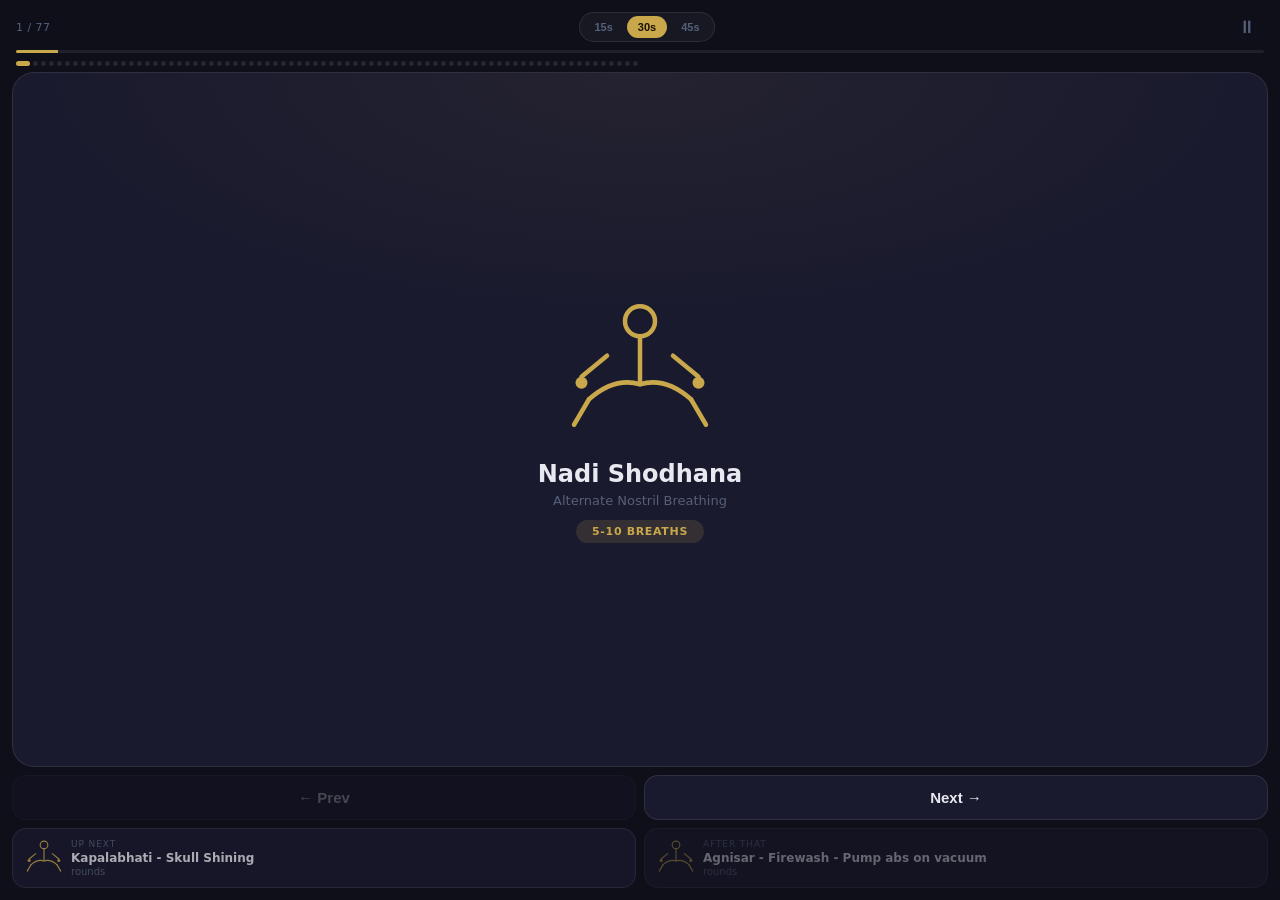
==== yoga/index.html @ 1aabbdcc "Add Raja yoga sequence flipper app to main" ====
<!DOCTYPE html>
<html lang="en">
<head>
<meta charset="UTF-8">
<meta name="viewport" content="width=device-width, initial-scale=1.0, maximum-scale=1.0, user-scalable=no">
<meta name="apple-mobile-web-app-capable" content="yes">
<meta name="apple-mobile-web-app-status-bar-style" content="black-translucent">
<meta name="theme-color" content="#0f0f1a">
<title>Raja · Yoga</title>
<style>
*  { margin:0; padding:0; box-sizing:border-box; -webkit-tap-highlight-color:transparent; }

:root {
  --bg:   #0f0f1a;
  --card: #1a1a2e;
  --bdr:  rgba(255,255,255,0.09);
  --gold: #c9a84c;
  --gdim: rgba(201,168,76,0.15);
  --purp: #7b68ee;
  --teal: #4ecdc4;
  --red:  #ff6b6b;
  --text: #e8e8f0;
  --dim:  #55607a;
}

html { height:100%; }

body {
  background: var(--bg);
  color: var(--text);
  font-family: -apple-system, BlinkMacSystemFont, 'Segoe UI', system-ui, sans-serif;
  display: flex;
  flex-direction: column;
  height: 100vh;
  overflow: hidden;
  user-select: none;
  -webkit-user-select: none;
  /* iPhone notch / dynamic island safe area */
  padding-top: env(safe-area-inset-top);
  padding-bottom: env(safe-area-inset-bottom);
}

/* ── HEADER ─────────────────────── */
.hdr {
  display: flex;
  align-items: center;
  justify-content: space-between;
  padding: 10px 16px 6px;
  flex-shrink: 0;
  gap: 8px;
}

.pose-num {
  font-size: 11px;
  color: var(--dim);
  min-width: 48px;
  font-variant-numeric: tabular-nums;
  letter-spacing: .04em;
}

.pills {
  display: flex;
  gap: 3px;
  background: rgba(255,255,255,0.04);
  border: 1px solid var(--bdr);
  border-radius: 22px;
  padding: 3px;
}

.pill {
  background: none;
  border: none;
  color: var(--dim);
  font-size: 11px;
  font-weight: 700;
  padding: 5px 11px;
  border-radius: 18px;
  cursor: pointer;
  transition: background .15s, color .15s;
}
.pill.on { background: var(--gold); color: #1a1200; }

.pause-btn {
  background: none;
  border: none;
  color: var(--dim);
  font-size: 18px;
  width: 34px;
  height: 34px;
  display: flex;
  align-items: center;
  justify-content: center;
  border-radius: 50%;
  cursor: pointer;
}
.pause-btn:active { opacity: .6; }

/* ── TIMER BAR ────────────────── */
.bar-wrap {
  padding: 0 16px 6px;
  flex-shrink: 0;
}
.bar-track { height: 3px; background: rgba(255,255,255,0.07); border-radius: 2px; overflow: hidden; }
.bar-fill  { height: 100%; background: var(--gold); width: 0%; transition: width 1s linear; }

/* ── DOTS ─────────────────────── */
.dots-wrap {
  display: flex;
  gap: 3px;
  padding: 2px 16px 6px;
  overflow-x: auto;
  scrollbar-width: none;
  flex-shrink: 0;
}
.dots-wrap::-webkit-scrollbar { display: none; }
.dot { width: 5px; height: 5px; border-radius: 50%; background: rgba(255,255,255,0.1); flex-shrink: 0; transition: all .2s; }
.dot.done { background: rgba(201,168,76,.3); }
.dot.cur  { background: var(--gold); width: 14px; border-radius: 3px; }

/* ── CURRENT CARD ───────────────── */
.now-card {
  flex: 1;
  margin: 0 12px;
  background: var(--card);
  border: 1px solid var(--bdr);
  border-radius: 22px;
  display: flex;
  flex-direction: column;
  align-items: center;
  justify-content: center;
  padding: 14px 20px 12px;
  min-height: 0;
  position: relative;
  overflow: hidden;
  /* touch handled by JS */
  touch-action: none;
}
.now-card::before {
  content: '';
  position: absolute;
  inset: 0;
  background: radial-gradient(ellipse 70% 50% at 50% 0%, rgba(201,168,76,.06) 0%, transparent 70%);
  pointer-events: none;
}

/* Figure box — fixed pixel size so it always renders */
.fig-box {
  width: 150px;
  height: 150px;
  flex-shrink: 0;
  display: flex;
  align-items: center;
  justify-content: center;
}
/* On short screens (older iPhones) shrink the figure */
@media (max-height: 620px) {
  .fig-box { width: 110px; height: 110px; }
}
.fig-box svg { width: 100%; height: 100%; display: block; }

.now-name {
  font-size: clamp(17px, 5vw, 24px);
  font-weight: 700;
  text-align: center;
  margin-top: 12px;
  line-height: 1.2;
}
.now-sub {
  font-size: 13px;
  color: var(--dim);
  text-align: center;
  margin-top: 4px;
  min-height: 18px;
  line-height: 1.4;
}
.now-breath {
  margin-top: 10px;
  background: var(--gdim);
  color: var(--gold);
  font-size: 11px;
  font-weight: 700;
  letter-spacing: .06em;
  text-transform: uppercase;
  padding: 5px 16px;
  border-radius: 20px;
}

/* ── NAV BUTTONS ────────────────── */
.nav-row {
  display: flex;
  gap: 8px;
  padding: 8px 12px;
  flex-shrink: 0;
}
.nav-btn {
  flex: 1;
  background: var(--card);
  border: 1px solid var(--bdr);
  border-radius: 14px;
  color: var(--text);
  font-size: 15px;
  font-weight: 600;
  padding: 13px 0;
  cursor: pointer;
  display: flex;
  align-items: center;
  justify-content: center;
  gap: 6px;
  transition: background .12s;
  -webkit-tap-highlight-color: transparent;
}
.nav-btn:active { background: rgba(255,255,255,.07); }
.nav-btn.off    { opacity: .25; pointer-events: none; }

/* ── NEXT CARDS ────────────────── */
.next-row {
  display: flex;
  gap: 8px;
  padding: 0 12px 12px;
  flex-shrink: 0;
}
.next-card {
  flex: 1;
  background: var(--card);
  border: 1px solid var(--bdr);
  border-radius: 14px;
  padding: 10px 12px;
  display: flex;
  align-items: center;
  gap: 8px;
  min-width: 0;
  transition: opacity .3s;
}
.next-card:nth-child(1) { opacity: .7;  }
.next-card:nth-child(2) { opacity: .38; }

.nfig { width: 38px; height: 38px; flex-shrink: 0; }
.nfig svg { width: 100%; height: 100%; display: block; }

.ninfo { flex: 1; min-width: 0; }
.nlbl  { font-size: 9px; color: var(--dim); text-transform: uppercase; letter-spacing: .1em; margin-bottom: 2px; }
.nname { font-size: 12px; font-weight: 600; white-space: nowrap; overflow: hidden; text-overflow: ellipsis; }
.nbr   { font-size: 10px; color: var(--dim); margin-top: 1px; }

/* ── CARD ANIMATIONS ───────────────── */
.out-l { animation: outL .18s ease forwards; }
.in-r  { animation: inR  .18s ease forwards; }
.out-r { animation: outR .18s ease forwards; }
.in-l  { animation: inL  .18s ease forwards; }
@keyframes outL { to   { transform: translateX(-50px); opacity: 0; } }
@keyframes inR  { from { transform: translateX(50px);  opacity: 0; } }
@keyframes outR { to   { transform: translateX(50px);  opacity: 0; } }
@keyframes inL  { from { transform: translateX(-50px); opacity: 0; } }

/* ── DONE SCREEN ─────────────────── */
.done-screen {
  position: fixed;
  inset: 0;
  background: var(--bg);
  display: none;
  flex-direction: column;
  align-items: center;
  justify-content: center;
  gap: 14px;
  padding: 40px 32px;
  z-index: 100;
}
.done-screen.show { display: flex; }
.done-icon  { font-size: 64px; margin-bottom: 4px; }
.done-title { font-size: 28px; font-weight: 700; }
.done-sub   { font-size: 15px; color: var(--dim); text-align: center; line-height: 1.55; }
.restart-btn {
  margin-top: 20px;
  background: var(--gold);
  color: #1a1200;
  border: none;
  border-radius: 28px;
  padding: 15px 36px;
  font-size: 16px;
  font-weight: 700;
  cursor: pointer;
}
</style>
</head>
<body>

<!-- Shown only when JavaScript is blocked (e.g. Files app Quick Look preview) -->
<noscript>
  <div style="position:fixed;inset:0;background:#0f0f1a;display:flex;flex-direction:column;align-items:center;justify-content:center;gap:16px;padding:40px;z-index:999;font-family:-apple-system,sans-serif;color:#e8e8f0;text-align:center;">
    <div style="font-size:48px">🧘</div>
    <div style="font-size:22px;font-weight:700">Open in Safari</div>
    <div style="font-size:15px;color:#55607a;line-height:1.6">This app needs JavaScript to run.<br>Tap the <strong style="color:#c9a84c">share button ↗</strong> below<br>and choose <strong style="color:#c9a84c">Open in Safari</strong>.</div>
  </div>
</noscript>

<!-- HEADER -->
<div class="hdr">
  <span class="pose-num" id="poseNum">1 / 1</span>
  <div class="pills">
    <button class="pill"    data-s="15" onclick="setTimer(15)">15s</button>
    <button class="pill on" data-s="30" onclick="setTimer(30)">30s</button>
    <button class="pill"    data-s="45" onclick="setTimer(45)">45s</button>
  </div>
  <button class="pause-btn" id="pauseBtn" onclick="togglePause()">&#9208;</button>
</div>

<!-- TIMER PROGRESS BAR -->
<div class="bar-wrap">
  <div class="bar-track"><div class="bar-fill" id="barFill"></div></div>
</div>

<!-- SEQUENCE DOTS -->
<div class="dots-wrap" id="dotsWrap"></div>

<!-- CURRENT POSE CARD  (tap or swipe to navigate) -->
<div class="now-card" id="nowCard">
  <div class="fig-box" id="figBox"></div>
  <div class="now-name"   id="poseName"></div>
  <div class="now-sub"    id="poseSub"></div>
  <div class="now-breath" id="poseBreath"></div>
</div>

<!-- PREV / NEXT BUTTONS -->
<div class="nav-row">
  <button class="nav-btn off" id="prevBtn" onclick="goBack()">&#8592; Prev</button>
  <button class="nav-btn"     id="nextBtn" onclick="advance()">Next &#8594;</button>
</div>

<!-- NEXT-TWO PREVIEW CARDS -->
<div class="next-row">
  <div class="next-card" id="nc1">
    <div class="nfig"  id="nf1"></div>
    <div class="ninfo">
      <div class="nlbl">Up Next</div>
      <div class="nname" id="nn1"></div>
      <div class="nbr"   id="nb1"></div>
    </div>
  </div>
  <div class="next-card" id="nc2">
    <div class="nfig"  id="nf2"></div>
    <div class="ninfo">
      <div class="nlbl">After That</div>
      <div class="nname" id="nn2"></div>
      <div class="nbr"   id="nb2"></div>
    </div>
  </div>
</div>

<!-- PRACTICE COMPLETE SCREEN -->
<div class="done-screen" id="doneScreen">
  <div class="done-icon">🧘</div>
  <div class="done-title">Namaste</div>
  <div class="done-sub">Practice complete.<br>Well done, Michelle.</div>
  <button class="restart-btn" onclick="restart()">Practice Again</button>
</div>

<script>
// ─── SEQUENCE ────────────────────────────────────────────────────────────────────
var SEQ = [
  // Pranayama
  {n:"Nadi Shodhana",         s:"Alternate Nostril Breathing",    b:"5-10 breaths",  c:"med"},
  {n:"Kapalabhati",           s:"Skull Shining",                  b:"rounds",        c:"med"},
  {n:"Agnisar",               s:"Firewash - Pump abs on vacuum",  b:"rounds",        c:"med"},
  // Bandhas
  {n:"Moola Bhanda",          s:"Perineum / Cervix",              b:"hold",          c:"bnd"},
  {n:"Uddiyana Bhanda",       s:"Abdominal",                      b:"hold",          c:"bnd"},
  {n:"Jalandhara Bandha",     s:"Throat",                         b:"hold",          c:"bnd"},
  // Breath
  {n:"Ujjayi Breath",         s:"Establish Sun Breaths",          b:"5-10 breaths",  c:"std"},
  // Sun Sal A
  {n:"Sun Salutation A",      s:"x2 - One breath, one movement",  b:"x2",            c:"std"},
  {n:"Upward Dog",            s:"Sun Sal A",                       b:"4+ breaths",    c:"bck"},
  {n:"Down Dog",              s:"Sun Sal A",                       b:"5+ breaths",    c:"ddg"},
  {n:"Forward Fold",          s:"Sun Sal A",                       b:"1+ breaths",    c:"fld"},
  // Sun Sal B
  {n:"Sun Salutation B",      s:"x2 - One breath, one movement",  b:"x2",            c:"std"},
  {n:"Chaturanga",            s:"Sun Sal B",                       b:"1 breath",      c:"plk"},
  {n:"Warrior 1",             s:"Sun Sal B",                       b:"1 breath",      c:"w1" },
  {n:"Warrior 1",             s:"Other Side",                      b:"1 breath",      c:"w1" },
  // Intention
  {n:"Dedicate Your Practice",s:"",                                b:"set intention", c:"med"},
  // Standing sequence
  {n:"Crow",                  s:"Bakasana",                        b:"5+ breaths",    c:"arm"},
  {n:"Low Lunge",             s:"",                                b:"hold",          c:"lng"},
  {n:"Lizard",                s:"",                                b:"hold",          c:"lng"},
  {n:"Inversion",             s:"",                                b:"5+ breaths",    c:"inv"},
  {n:"Low Lunge",             s:"Other Side",                      b:"hold",          c:"lng"},
  {n:"Lizard",                s:"Other Side",                      b:"hold",          c:"lng"},
  {n:"Warrior 2",             s:"",                                b:"hold",          c:"w2" },
  {n:"Side Angle",            s:"+ Variations",                    b:"hold",          c:"w2" },
  {n:"Half Moon",             s:"",                                b:"hold",          c:"bal"},
  {n:"Triangle",              s:"",                                b:"hold",          c:"tri"},
  {n:"Back Bend",             s:"Yogi Play Time",                  b:"hold",          c:"bck"},
  {n:"Forward Fold",          s:"",                                b:"hold",          c:"fld"},
  {n:"Warrior 2",             s:"Other Side",                      b:"hold",          c:"w2" },
  {n:"Side Angle",            s:"+ Variations - Other Side",       b:"hold",          c:"w2" },
  {n:"Half Moon",             s:"Other Side + Variations",         b:"hold",          c:"bal"},
  {n:"Warrior 2",             s:"",                                b:"hold",          c:"w2" },
  {n:"Triangle 2",            s:"",                                b:"hold",          c:"tri"},
  {n:"Warrior 1",             s:"",                                b:"hold",          c:"w1" },
  {n:"Down Dog",              s:"Back of Mat",                     b:"hold",          c:"ddg"},
  {n:"Yogi Play Time",        s:"",                                b:"explore freely",c:"ply"},
  {n:"Triangle",              s:"",                                b:"hold",          c:"tri"},
  {n:"Back Bend",             s:"+ Variations",                    b:"hold",          c:"bck"},
  {n:"Triangle",              s:"Other Side",                      b:"hold",          c:"tri"},
  {n:"Lizard",                s:"",                                b:"hold",          c:"lng"},
  {n:"Inversion",             s:"",                                b:"5+ breaths",    c:"inv"},
  {n:"Knee Plank",            s:"",                                b:"hold",          c:"plk"},
  {n:"Side Plank",            s:"+ Variations",                    b:"hold",          c:"plk"},
  {n:"Front Split",           s:"+ Variations",                    b:"hold",          c:"spl"},
  {n:"Pigeon",                s:"+ Variations",                    b:"hold",          c:"pgn"},
  {n:"Side Plank",            s:"",                                b:"hold",          c:"plk"},
  {n:"High Plank",            s:"",                                b:"hold",          c:"plk"},
  {n:"Side Plank",            s:"Other Side",                      b:"hold",          c:"plk"},
  {n:"Split",                 s:"+ Variation",                     b:"hold",          c:"spl"},
  {n:"Pigeon",                s:"Other Side",                      b:"hold",          c:"pgn"},
  {n:"Side Plank",            s:"",                                b:"hold",          c:"plk"},
  {n:"Chaturanga",            s:"",                                b:"hold",          c:"plk"},
  {n:"Yogi Play Time",        s:"",                                b:"explore freely",c:"ply"},
  {n:"Warrior 1",             s:"",                                b:"hold",          c:"w1" },
  {n:"Revolved Side Angle",   s:"+ Variations",                    b:"hold",          c:"twi"},
  {n:"Side Crow",             s:"",                                b:"hold",          c:"arm"},
  {n:"Warrior 1",             s:"",                                b:"hold",          c:"w1" },
  {n:"Side Split",            s:"+ Variations",                    b:"hold",          c:"spl"},
  {n:"Warrior 1",             s:"Other Side",                      b:"hold",          c:"w1" },
  {n:"Revolved Side Angle",   s:"+ Variations - Other Side",       b:"hold",          c:"twi"},
  {n:"Side Crow",             s:"Other Side",                      b:"hold",          c:"arm"},
  {n:"Warrior 1",             s:"",                                b:"hold",          c:"w1" },
  {n:"Inversion",             s:"",                                b:"hold",          c:"inv"},
  {n:"Float Forward",         s:"",                                b:"flow",          c:"std"},
  // Advanced
  {n:"Compass",               s:"Parivrtta Surya Yantrasana",      b:"hold",          c:"sit"},
  {n:"Firefly",               s:"Tittibhasana",                    b:"hold",          c:"arm"},
  {n:"Astavakrasana",         s:"+ Other Side",                    b:"hold",          c:"arm"},
  {n:"Dog Leg",               s:"+ Variations",                    b:"hold",          c:"pgn"},
  // Floor
  {n:"Bridge",                s:"",                                b:"hold",          c:"bck"},
  {n:"Wheel",                 s:"x3",                              b:"4+ breaths ea", c:"whl"},
  {n:"Plow",                  s:"",                                b:"hold",          c:"inv"},
  {n:"Shoulder Stand",        s:"",                                b:"hold",          c:"inv"},
  {n:"Fish",                  s:"",                                b:"hold",          c:"bck"},
  {n:"Spine Twist",           s:"Both Sides",                      b:"hold each side",c:"twi"},
  {n:"Hug Knees",             s:"",                                b:"hold",          c:"sit"},
  {n:"Yoga Nidrasana",        s:"",                                b:"hold",          c:"sit"},
  {n:"Savasana",              s:"Final Relaxation",                b:"5+ minutes",    c:"rst"}
];

// ─── SVG FIGURES ────────────────────────────────────────────────────────────────────
var G="#c9a84c",P="#7b68ee",T="#4ecdc4",R="#ff6b6b";

function S(col,vb,d){
  return '<svg viewBox="'+vb+'" fill="none" stroke="'+col+'" stroke-width="3" stroke-linecap="round" stroke-linejoin="round">'+d+'</svg>';
}

var FIG={
  med:S(G,"0 0 100 95",'<circle cx="50" cy="13" r="10"/><line x1="50" y1="23" x2="50" y2="55"/><path d="M16 65 Q33 50 50 55 Q67 50 84 65"/><line x1="16" y1="65" x2="6" y2="82"/><line x1="84" y1="65" x2="94" y2="82"/><line x1="28" y1="36" x2="11" y2="50"/><circle cx="11" cy="54" r="4" fill="'+G+'" stroke="none"/><line x1="72" y1="36" x2="89" y2="50"/><circle cx="89" cy="54" r="4" fill="'+G+'" stroke="none"/>'),
  bnd:S(P,"0 0 100 95",'<circle cx="50" cy="13" r="10"/><line x1="50" y1="23" x2="50" y2="55"/><path d="M16 65 Q33 50 50 55 Q67 50 84 65"/><line x1="16" y1="65" x2="6" y2="82"/><line x1="84" y1="65" x2="94" y2="82"/><line x1="28" y1="36" x2="11" y2="50"/><line x1="72" y1="36" x2="89" y2="50"/><ellipse cx="50" cy="40" rx="15" ry="10" stroke-dasharray="5 3" opacity="0.6"/>'),
  std:S(G,"0 0 100 110",'<circle cx="50" cy="11" r="10"/><line x1="50" y1="21" x2="50" y2="68"/><line x1="50" y1="38" x2="16" y2="28"/><line x1="50" y1="38" x2="84" y2="28"/><line x1="50" y1="68" x2="36" y2="96"/><line x1="50" y1="68" x2="64" y2="96"/>'),
  w1: S(G,"0 0 100 108",'<circle cx="50" cy="10" r="10"/><line x1="50" y1="20" x2="50" y2="58"/><line x1="50" y1="30" x2="34" y2="16"/><line x1="50" y1="30" x2="66" y2="16"/><line x1="50" y1="58" x2="28" y2="94"/><line x1="50" y1="58" x2="74" y2="76"/><line x1="74" y1="76" x2="84" y2="94"/>'),
  w2: S(G,"0 0 108 106",'<circle cx="54" cy="10" r="10"/><line x1="54" y1="20" x2="54" y2="62"/><line x1="54" y1="34" x2="12" y2="34"/><line x1="54" y1="34" x2="96" y2="34"/><line x1="54" y1="62" x2="30" y2="94"/><line x1="54" y1="62" x2="76" y2="78"/><line x1="76" y1="78" x2="92" y2="94"/>'),
  ddg:S(G,"0 0 112 95", '<circle cx="18" cy="24" r="10"/><line x1="18" y1="34" x2="56" y2="16"/><line x1="56" y1="16" x2="94" y2="52"/><line x1="18" y1="34" x2="10" y2="64"/><line x1="10" y1="64" x2="14" y2="84"/><line x1="94" y1="52" x2="84" y2="82"/><line x1="94" y1="52" x2="104" y2="76"/>'),
  fld:S(G,"0 0 100 105",'<circle cx="50" cy="16" r="10"/><line x1="50" y1="26" x2="50" y2="52"/><path d="M28 52 Q50 46 72 52"/><line x1="36" y1="90" x2="64" y2="90"/><line x1="36" y1="52" x2="36" y2="90"/><line x1="64" y1="52" x2="64" y2="90"/><line x1="28" y1="52" x2="12" y2="66"/><line x1="72" y1="52" x2="88" y2="66"/>'),
  bck:S(G,"0 0 100 95", '<line x1="20" y1="84" x2="20" y2="62"/><line x1="80" y1="84" x2="80" y2="62"/><path d="M20 62 Q50 18 80 62"/><line x1="34" y1="36" x2="16" y2="24"/><line x1="66" y1="36" x2="84" y2="24"/><circle cx="50" cy="32" r="10"/>'),
  whl:S(G,"0 0 100 86", '<line x1="16" y1="78" x2="14" y2="52"/><line x1="84" y1="78" x2="86" y2="52"/><line x1="22" y1="62" x2="6" y2="52"/><line x1="78" y1="62" x2="94" y2="52"/><path d="M14 52 Q50 8 86 52"/><circle cx="50" cy="20" r="10"/>'),
  inv:S(P,"0 0 100 114",'<line x1="36" y1="108" x2="36" y2="78"/><line x1="64" y1="108" x2="64" y2="78"/><line x1="36" y1="78" x2="64" y2="78"/><line x1="50" y1="78" x2="50" y2="34"/><line x1="50" y1="54" x2="26" y2="40"/><line x1="50" y1="54" x2="74" y2="40"/><circle cx="50" cy="26" r="10"/>'),
  plk:S(G,"0 0 120 70", '<circle cx="14" cy="26" r="10"/><line x1="23" y1="33" x2="98" y2="44"/><line x1="23" y1="33" x2="12" y2="58"/><line x1="98" y1="44" x2="88" y2="62"/><line x1="98" y1="44" x2="112" y2="40"/>'),
  tri:S(G,"0 0 110 106",'<circle cx="62" cy="11" r="10"/><line x1="62" y1="21" x2="56" y2="60"/><line x1="56" y1="40" x2="92" y2="26"/><line x1="56" y1="40" x2="18" y2="62"/><line x1="56" y1="60" x2="16" y2="94"/><line x1="56" y1="60" x2="94" y2="94"/><line x1="16" y1="94" x2="94" y2="94"/>'),
  bal:S(G,"0 0 100 114",'<circle cx="50" cy="10" r="10"/><line x1="50" y1="20" x2="50" y2="66"/><line x1="50" y1="34" x2="15" y2="52"/><line x1="50" y1="34" x2="85" y2="14"/><line x1="50" y1="66" x2="50" y2="100"/><line x1="50" y1="82" x2="68" y2="66"/>'),
  lng:S(G,"0 0 114 106",'<circle cx="57" cy="12" r="10"/><line x1="57" y1="22" x2="57" y2="58"/><line x1="57" y1="34" x2="40" y2="20"/><line x1="57" y1="34" x2="76" y2="20"/><line x1="57" y1="58" x2="30" y2="86"/><line x1="30" y1="86" x2="14" y2="86"/><line x1="57" y1="58" x2="84" y2="56"/><line x1="84" y1="56" x2="100" y2="86"/><line x1="100" y1="86" x2="100" y2="98"/>'),
  arm:S(R,"0 0 100 96", '<circle cx="50" cy="27" r="10"/><line x1="50" y1="37" x2="50" y2="60"/><line x1="50" y1="48" x2="24" y2="68"/><line x1="50" y1="48" x2="76" y2="68"/><line x1="24" y1="68" x2="16" y2="86"/><line x1="76" y1="68" x2="84" y2="86"/><line x1="50" y1="60" x2="34" y2="74"/><line x1="50" y1="60" x2="66" y2="74"/><line x1="34" y1="74" x2="66" y2="74"/>'),
  spl:S(G,"0 0 120 72", '<circle cx="60" cy="16" r="10"/><line x1="60" y1="26" x2="60" y2="48"/><line x1="60" y1="36" x2="42" y2="24"/><line x1="60" y1="36" x2="78" y2="24"/><line x1="60" y1="48" x2="6" y2="64"/><line x1="60" y1="48" x2="114" y2="64"/><line x1="6" y1="64" x2="114" y2="64"/>'),
  pgn:S(G,"0 0 114 92", '<circle cx="44" cy="17" r="10"/><line x1="44" y1="27" x2="44" y2="56"/><line x1="44" y1="40" x2="22" y2="30"/><line x1="44" y1="40" x2="64" y2="30"/><path d="M44 56 Q30 66 12 70"/><line x1="12" y1="70" x2="6" y2="84"/><line x1="44" y1="56" x2="80" y2="66"/><line x1="80" y1="66" x2="108" y2="50"/>'),
  twi:S(T,"0 0 100 104",'<circle cx="50" cy="11" r="10"/><path d="M50 21 Q60 34 50 54"/><line x1="52" y1="30" x2="80" y2="20"/><line x1="48" y1="40" x2="18" y2="44"/><path d="M32 54 Q50 60 68 54"/><line x1="32" y1="54" x2="20" y2="78"/><line x1="68" y1="54" x2="84" y2="72"/><line x1="20" y1="78" x2="84" y2="72"/>'),
  sit:S(G,"0 0 100 92", '<circle cx="50" cy="12" r="10"/><line x1="50" y1="22" x2="50" y2="60"/><line x1="50" y1="36" x2="26" y2="26"/><line x1="50" y1="36" x2="74" y2="26"/><path d="M50 60 Q34 68 16 72"/><path d="M50 60 Q66 68 84 72"/><line x1="16" y1="72" x2="14" y2="84"/><line x1="84" y1="72" x2="86" y2="84"/>'),
  ply:S(R,"0 0 100 104",'<circle cx="50" cy="11" r="10"/><line x1="50" y1="21" x2="50" y2="60"/><line x1="50" y1="36" x2="24" y2="24"/><line x1="50" y1="36" x2="76" y2="24"/><line x1="50" y1="60" x2="36" y2="86"/><line x1="50" y1="60" x2="64" y2="86"/><path d="M26 50 Q50 34 74 50" stroke-dasharray="4 3"/><circle cx="50" cy="50" r="5" fill="'+R+'" stroke="none" opacity="0.6"/>'),
  rst:S(G,"0 0 120 54", '<line x1="4" y1="46" x2="116" y2="46"/><line x1="4" y1="40" x2="4" y2="46"/><line x1="68" y1="34" x2="4" y2="40"/><circle cx="74" cy="26" r="10"/><line x1="68" y1="34" x2="116" y2="40"/><line x1="116" y1="40" x2="116" y2="46"/><line x1="74" y1="36" x2="70" y2="46"/><line x1="68" y1="34" x2="54" y2="44"/>')
};

var CAT={
  med:"med",bnd:"bnd",std:"std",w1:"w1",w2:"w2",
  ddg:"ddg",fld:"fld",bck:"bck",whl:"whl",inv:"inv",
  plk:"plk",tri:"tri",bal:"bal",lng:"lng",arm:"arm",
  spl:"spl",pgn:"pgn",twi:"twi",sit:"sit",ply:"ply",rst:"rst"
};

// ─── STATE ────────────────────────────────────────────────────────────────────
var idx=0, timerS=30, elapsed=0, paused=false, ticker=null;

// ─── INIT ────────────────────────────────────────────────────────────────────
window.addEventListener('load', function() {
  buildDots();
  render();
  startTicker();
  setupGestures();
});

// ─── DOTS ────────────────────────────────────────────────────────────────────
function buildDots() {
  var html = '';
  for (var i=0; i<SEQ.length; i++) html += '<div class="dot" id="dot'+i+'"></div>';
  document.getElementById('dotsWrap').innerHTML = html;
}

function syncDots() {
  for (var i=0; i<SEQ.length; i++) {
    var d = document.getElementById('dot'+i);
    if (!d) continue;
    d.className = 'dot' + (i<idx?' done':i===idx?' cur':'');
  }
  var cur = document.getElementById('dot'+idx);
  if (cur) cur.scrollIntoView({behavior:'smooth',block:'nearest',inline:'center'});
}

// ─── RENDER ────────────────────────────────────────────────────────────────────
function render() {
  var p = SEQ[idx];
  document.getElementById('poseNum').textContent    = (idx+1)+' / '+SEQ.length;
  document.getElementById('figBox').innerHTML        = FIG[CAT[p.c]] || FIG.std;
  document.getElementById('poseName').textContent   = p.n;
  document.getElementById('poseSub').textContent    = p.s;
  document.getElementById('poseBreath').textContent = p.b;
  document.getElementById('prevBtn').className = 'nav-btn' + (idx===0?' off':'');
  document.getElementById('nextBtn').className = 'nav-btn' + (idx===SEQ.length-1?' off':'');
  renderNext(1, idx+1);
  renderNext(2, idx+2);
  syncDots();
  resetBar();
}

function renderNext(slot, i) {
  var nc = document.getElementById('nc'+slot);
  if (i >= SEQ.length) {
    nc.style.opacity = '0.15';
    document.getElementById('nn'+slot).textContent = slot===1?'End of sequence':'--';
    document.getElementById('nb'+slot).textContent = '';
    document.getElementById('nf'+slot).innerHTML   = '';
    return;
  }
  nc.style.opacity = slot===1?'0.72':'0.40';
  var p = SEQ[i];
  document.getElementById('nf'+slot).innerHTML   = FIG[CAT[p.c]] || FIG.std;
  document.getElementById('nn'+slot).textContent = p.s ? p.n+' - '+p.s : p.n;
  document.getElementById('nb'+slot).textContent = p.b;
}

// ─── NAVIGATION ────────────────────────────────────────────────────────────────────
function advance() {
  if (idx >= SEQ.length-1) { showDone(); return; }
  animCard('out-l','in-r', function(){ idx++; render(); });
}

function goBack() {
  if (idx <= 0) return;
  animCard('out-r','in-l', function(){ idx--; render(); });
}

function animCard(out, inCls, cb) {
  var el = document.getElementById('nowCard');
  el.classList.add(out);
  setTimeout(function(){
    el.classList.remove(out);
    cb();
    el.classList.add(inCls);
    setTimeout(function(){ el.classList.remove(inCls); }, 250);
  }, 170);
}

// ─── TIMER ────────────────────────────────────────────────────────────────────
function startTicker() {
  clearInterval(ticker);
  ticker = setInterval(function(){
    if (paused) return;
    elapsed++;
    document.getElementById('barFill').style.width = ((elapsed/timerS)*100)+'%';
    if (elapsed >= timerS) { elapsed=0; advance(); }
  }, 1000);
}

function resetBar() {
  elapsed = 0;
  document.getElementById('barFill').style.width = '0%';
}

function setTimer(s) {
  timerS = s; elapsed = 0;
  var btns = document.querySelectorAll('.pill');
  for (var i=0; i<btns.length; i++)
    btns[i].classList.toggle('on', parseInt(btns[i].dataset.s)===s);
  document.getElementById('barFill').style.width = '0%';
}

function togglePause() {
  paused = !paused;
  document.getElementById('pauseBtn').textContent = paused ? '▶' : '⏸';
}

// ─── GESTURES ────────────────────────────────────────────────────────────────────
function setupGestures() {
  var card = document.getElementById('nowCard');
  var startX=0, startY=0, wasTouched=false, swipeHandled=false;

  card.addEventListener('touchstart', function(e){
    startX=e.touches[0].clientX;
    startY=e.touches[0].clientY;
    wasTouched=true; swipeHandled=false;
  },{passive:true});

  card.addEventListener('touchend', function(e){
    var dx=e.changedTouches[0].clientX-startX;
    var dy=e.changedTouches[0].clientY-startY;
    if (dx < -50 && Math.abs(dy) < 80) { swipeHandled=true; advance(); return; }
    if (dx >  50 && Math.abs(dy) < 80) { swipeHandled=true; goBack();  return; }
  },{passive:true});

  card.addEventListener('click', function(){
    if (wasTouched) {
      wasTouched=false;
      if (!swipeHandled) advance();
      return;
    }
    advance();
  });
}

// ─── DONE ────────────────────────────────────────────────────────────────────
function showDone() {
  clearInterval(ticker);
  document.getElementById('doneScreen').classList.add('show');
}

function restart() {
  idx=0; elapsed=0; paused=false;
  document.getElementById('pauseBtn').textContent='⏸';
  document.getElementById('doneScreen').classList.remove('show');
  render();
  startTicker();
}
</script>
</body>
</html>
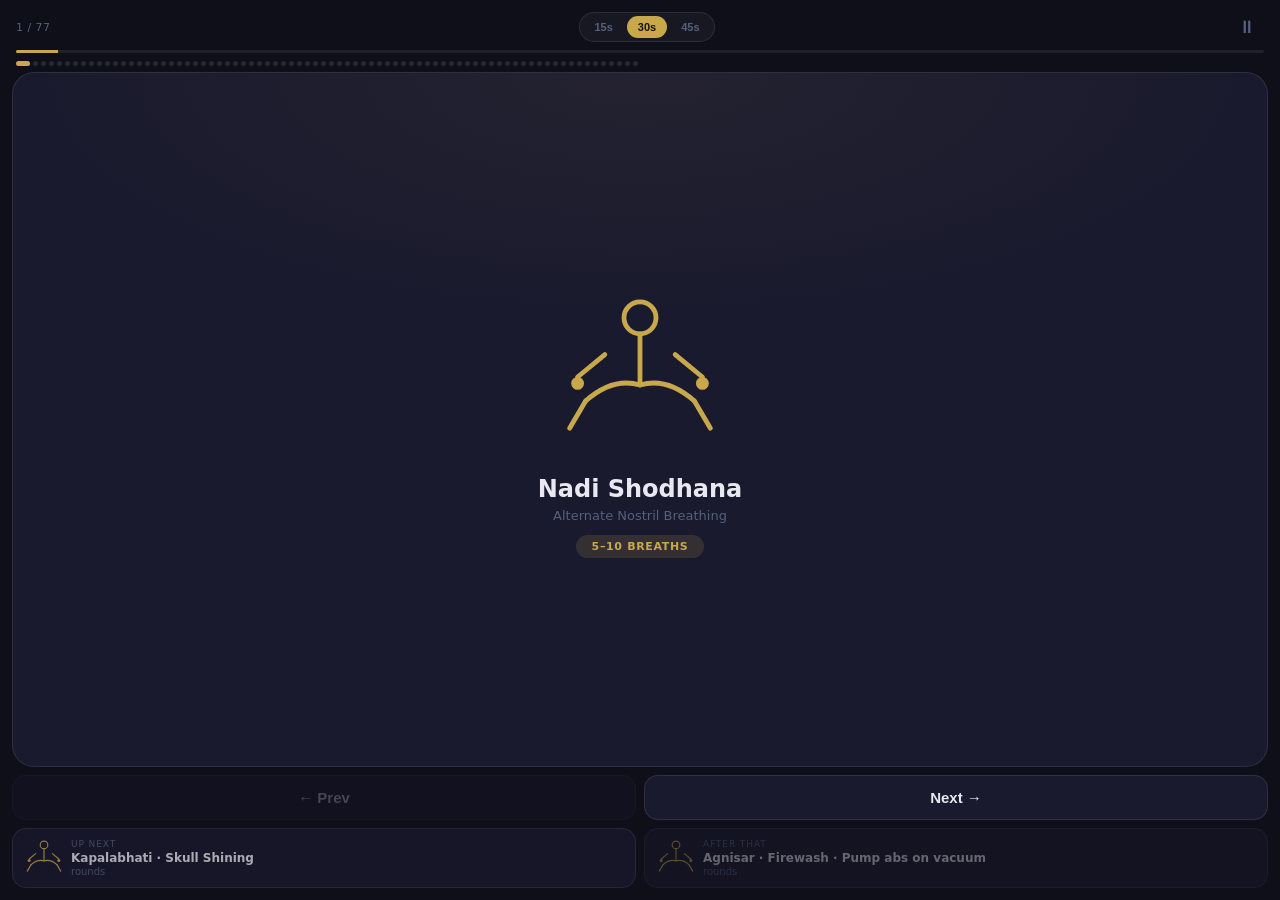
==== commit 618f8460: "Support custom images per pose Added figHTML() helper — if a pose has an img filename, shows the ima" ====
--- a/yoga/index.html
+++ b/yoga/index.html
@@ -40,7 +40,7 @@
   padding-bottom: env(safe-area-inset-bottom);
 }
 
-/* ── HEADER ─────────────────────── */
+/* ── HEADER ─────────────────────────── */
 .hdr {
   display: flex;
   align-items: center;
@@ -95,7 +95,7 @@
 }
 .pause-btn:active { opacity: .6; }
 
-/* ── TIMER BAR ────────────────── */
+/* ── TIMER BAR ──────────────────────── */
 .bar-wrap {
   padding: 0 16px 6px;
   flex-shrink: 0;
@@ -103,7 +103,7 @@
 .bar-track { height: 3px; background: rgba(255,255,255,0.07); border-radius: 2px; overflow: hidden; }
 .bar-fill  { height: 100%; background: var(--gold); width: 0%; transition: width 1s linear; }
 
-/* ── DOTS ─────────────────────── */
+/* ── DOTS ───────────────────────────── */
 .dots-wrap {
   display: flex;
   gap: 3px;
@@ -117,7 +117,7 @@
 .dot.done { background: rgba(201,168,76,.3); }
 .dot.cur  { background: var(--gold); width: 14px; border-radius: 3px; }
 
-/* ── CURRENT CARD ───────────────── */
+/* ── CURRENT CARD ───────────────────── */
 .now-card {
   flex: 1;
   margin: 0 12px;
@@ -145,8 +145,8 @@
 
 /* Figure box — fixed pixel size so it always renders */
 .fig-box {
-  width: 150px;
-  height: 150px;
+  width: 160px;
+  height: 180px;
   flex-shrink: 0;
   display: flex;
   align-items: center;
@@ -154,9 +154,15 @@
 }
 /* On short screens (older iPhones) shrink the figure */
 @media (max-height: 620px) {
-  .fig-box { width: 110px; height: 110px; }
+  .fig-box { width: 120px; height: 130px; }
 }
 .fig-box svg { width: 100%; height: 100%; display: block; }
+.fig-box img {
+  max-width: 100%;
+  max-height: 100%;
+  object-fit: contain;
+  border-radius: 6px;
+}
 
 .now-name {
   font-size: clamp(17px, 5vw, 24px);
@@ -185,7 +191,7 @@
   border-radius: 20px;
 }
 
-/* ── NAV BUTTONS ────────────────── */
+/* ── NAV BUTTONS ─────────────────────── */
 .nav-row {
   display: flex;
   gap: 8px;
@@ -212,7 +218,7 @@
 .nav-btn:active { background: rgba(255,255,255,.07); }
 .nav-btn.off    { opacity: .25; pointer-events: none; }
 
-/* ── NEXT CARDS ────────────────── */
+/* ── NEXT CARDS ─────────────────────── */
 .next-row {
   display: flex;
   gap: 8px;
@@ -242,7 +248,7 @@
 .nname { font-size: 12px; font-weight: 600; white-space: nowrap; overflow: hidden; text-overflow: ellipsis; }
 .nbr   { font-size: 10px; color: var(--dim); margin-top: 1px; }
 
-/* ── CARD ANIMATIONS ───────────────── */
+/* ── CARD ANIMATIONS ─────────────────── */
 .out-l { animation: outL .18s ease forwards; }
 .in-r  { animation: inR  .18s ease forwards; }
 .out-r { animation: outR .18s ease forwards; }
@@ -252,7 +258,7 @@
 @keyframes outR { to   { transform: translateX(50px);  opacity: 0; } }
 @keyframes inL  { from { transform: translateX(-50px); opacity: 0; } }
 
-/* ── DONE SCREEN ─────────────────── */
+/* ── DONE SCREEN ──────────────────────── */
 .done-screen {
   position: fixed;
   inset: 0;
@@ -301,7 +307,7 @@
     <button class="pill on" data-s="30" onclick="setTimer(30)">30s</button>
     <button class="pill"    data-s="45" onclick="setTimer(45)">45s</button>
   </div>
-  <button class="pause-btn" id="pauseBtn" onclick="togglePause()">&#9208;</button>
+  <button class="pause-btn" id="pauseBtn" onclick="togglePause()">⏸</button>
 </div>
 
 <!-- TIMER PROGRESS BAR -->
@@ -322,8 +328,8 @@
 
 <!-- PREV / NEXT BUTTONS -->
 <div class="nav-row">
-  <button class="nav-btn off" id="prevBtn" onclick="goBack()">&#8592; Prev</button>
-  <button class="nav-btn"     id="nextBtn" onclick="advance()">Next &#8594;</button>
+  <button class="nav-btn off" id="prevBtn" onclick="goBack()">← Prev</button>
+  <button class="nav-btn"     id="nextBtn" onclick="advance()">Next →</button>
 </div>
 
 <!-- NEXT-TWO PREVIEW CARDS -->
@@ -355,286 +361,505 @@
 </div>
 
 <script>
-// ─── SEQUENCE ────────────────────────────────────────────────────────────────────
-var SEQ = [
+// ─── SEQUENCE ────────────────────────────────────────────────────────────────
+const SEQ = [
   // Pranayama
-  {n:"Nadi Shodhana",         s:"Alternate Nostril Breathing",    b:"5-10 breaths",  c:"med"},
+  {n:"Nadi Shodhana",         s:"Alternate Nostril Breathing",    b:"5–10 breaths",  c:"med"},
   {n:"Kapalabhati",           s:"Skull Shining",                  b:"rounds",        c:"med"},
-  {n:"Agnisar",               s:"Firewash - Pump abs on vacuum",  b:"rounds",        c:"med"},
+  {n:"Agnisar",               s:"Firewash · Pump abs on vacuum",  b:"rounds",        c:"med"},
   // Bandhas
   {n:"Moola Bhanda",          s:"Perineum / Cervix",              b:"hold",          c:"bnd"},
   {n:"Uddiyana Bhanda",       s:"Abdominal",                      b:"hold",          c:"bnd"},
   {n:"Jalandhara Bandha",     s:"Throat",                         b:"hold",          c:"bnd"},
   // Breath
-  {n:"Ujjayi Breath",         s:"Establish Sun Breaths",          b:"5-10 breaths",  c:"std"},
+  {n:"Ujjayi Breath",         s:"Establish Sun Breaths",          b:"5–10 breaths",  c:"std"},
   // Sun Sal A
-  {n:"Sun Salutation A",      s:"x2 - One breath, one movement",  b:"x2",            c:"std"},
-  {n:"Upward Dog",            s:"Sun Sal A",                       b:"4+ breaths",    c:"bck"},
-  {n:"Down Dog",              s:"Sun Sal A",                       b:"5+ breaths",    c:"ddg"},
-  {n:"Forward Fold",          s:"Sun Sal A",                       b:"1+ breaths",    c:"fld"},
+  {n:"Sun Salutation A",      s:"×2 · One breath, one movement",  b:"×2",            c:"std"},
+  {n:"Upward Dog",            s:"Sun Sal A",                      b:"4+ breaths",    c:"bck"},
+  {n:"Down Dog",              s:"Sun Sal A",                      b:"5+ breaths",    c:"ddg"},
+  {n:"Forward Fold",          s:"Sun Sal A",                      b:"1+ breaths",    c:"fld"},
   // Sun Sal B
-  {n:"Sun Salutation B",      s:"x2 - One breath, one movement",  b:"x2",            c:"std"},
-  {n:"Chaturanga",            s:"Sun Sal B",                       b:"1 breath",      c:"plk"},
-  {n:"Warrior 1",             s:"Sun Sal B",                       b:"1 breath",      c:"w1" },
-  {n:"Warrior 1",             s:"Other Side",                      b:"1 breath",      c:"w1" },
+  {n:"Sun Salutation B",      s:"×2 · One breath, one movement",  b:"×2",            c:"std"},
+  {n:"Chaturanga",            s:"Sun Sal B",                      b:"1 breath",      c:"plk"},
+  {n:"Warrior 1",             s:"Sun Sal B",                      b:"1 breath",      c:"w1" },
+  {n:"Warrior 1",             s:"Other Side",                     b:"1 breath",      c:"w1" },
   // Intention
-  {n:"Dedicate Your Practice",s:"",                                b:"set intention", c:"med"},
+  {n:"Dedicate Your Practice",s:"",                               b:"set intention", c:"med"},
   // Standing sequence
-  {n:"Crow",                  s:"Bakasana",                        b:"5+ breaths",    c:"arm"},
-  {n:"Low Lunge",             s:"",                                b:"hold",          c:"lng"},
-  {n:"Lizard",                s:"",                                b:"hold",          c:"lng"},
-  {n:"Inversion",             s:"",                                b:"5+ breaths",    c:"inv"},
-  {n:"Low Lunge",             s:"Other Side",                      b:"hold",          c:"lng"},
-  {n:"Lizard",                s:"Other Side",                      b:"hold",          c:"lng"},
-  {n:"Warrior 2",             s:"",                                b:"hold",          c:"w2" },
-  {n:"Side Angle",            s:"+ Variations",                    b:"hold",          c:"w2" },
-  {n:"Half Moon",             s:"",                                b:"hold",          c:"bal"},
-  {n:"Triangle",              s:"",                                b:"hold",          c:"tri"},
-  {n:"Back Bend",             s:"Yogi Play Time",                  b:"hold",          c:"bck"},
-  {n:"Forward Fold",          s:"",                                b:"hold",          c:"fld"},
-  {n:"Warrior 2",             s:"Other Side",                      b:"hold",          c:"w2" },
-  {n:"Side Angle",            s:"+ Variations - Other Side",       b:"hold",          c:"w2" },
-  {n:"Half Moon",             s:"Other Side + Variations",         b:"hold",          c:"bal"},
-  {n:"Warrior 2",             s:"",                                b:"hold",          c:"w2" },
-  {n:"Triangle 2",            s:"",                                b:"hold",          c:"tri"},
-  {n:"Warrior 1",             s:"",                                b:"hold",          c:"w1" },
-  {n:"Down Dog",              s:"Back of Mat",                     b:"hold",          c:"ddg"},
-  {n:"Yogi Play Time",        s:"",                                b:"explore freely",c:"ply"},
-  {n:"Triangle",              s:"",                                b:"hold",          c:"tri"},
-  {n:"Back Bend",             s:"+ Variations",                    b:"hold",          c:"bck"},
-  {n:"Triangle",              s:"Other Side",                      b:"hold",          c:"tri"},
-  {n:"Lizard",                s:"",                                b:"hold",          c:"lng"},
-  {n:"Inversion",             s:"",                                b:"5+ breaths",    c:"inv"},
-  {n:"Knee Plank",            s:"",                                b:"hold",          c:"plk"},
-  {n:"Side Plank",            s:"+ Variations",                    b:"hold",          c:"plk"},
-  {n:"Front Split",           s:"+ Variations",                    b:"hold",          c:"spl"},
-  {n:"Pigeon",                s:"+ Variations",                    b:"hold",          c:"pgn"},
-  {n:"Side Plank",            s:"",                                b:"hold",          c:"plk"},
-  {n:"High Plank",            s:"",                                b:"hold",          c:"plk"},
-  {n:"Side Plank",            s:"Other Side",                      b:"hold",          c:"plk"},
-  {n:"Split",                 s:"+ Variation",                     b:"hold",          c:"spl"},
-  {n:"Pigeon",                s:"Other Side",                      b:"hold",          c:"pgn"},
-  {n:"Side Plank",            s:"",                                b:"hold",          c:"plk"},
-  {n:"Chaturanga",            s:"",                                b:"hold",          c:"plk"},
-  {n:"Yogi Play Time",        s:"",                                b:"explore freely",c:"ply"},
-  {n:"Warrior 1",             s:"",                                b:"hold",          c:"w1" },
-  {n:"Revolved Side Angle",   s:"+ Variations",                    b:"hold",          c:"twi"},
-  {n:"Side Crow",             s:"",                                b:"hold",          c:"arm"},
-  {n:"Warrior 1",             s:"",                                b:"hold",          c:"w1" },
-  {n:"Side Split",            s:"+ Variations",                    b:"hold",          c:"spl"},
-  {n:"Warrior 1",             s:"Other Side",                      b:"hold",          c:"w1" },
-  {n:"Revolved Side Angle",   s:"+ Variations - Other Side",       b:"hold",          c:"twi"},
-  {n:"Side Crow",             s:"Other Side",                      b:"hold",          c:"arm"},
-  {n:"Warrior 1",             s:"",                                b:"hold",          c:"w1" },
-  {n:"Inversion",             s:"",                                b:"hold",          c:"inv"},
-  {n:"Float Forward",         s:"",                                b:"flow",          c:"std"},
+  {n:"Crow",                  s:"Bakasana",                       b:"5+ breaths",    c:"arm"},
+  {n:"Low Lunge",             s:"",                               b:"hold",          c:"lng"},
+  {n:"Lizard",                s:"",                               b:"hold",          c:"lng"},
+  {n:"Inversion",             s:"",                               b:"5+ breaths",    c:"inv"},
+  {n:"Low Lunge",             s:"Other Side",                     b:"hold",          c:"lng"},
+  {n:"Lizard",                s:"Other Side",                     b:"hold",          c:"lng"},
+  {n:"Warrior 2",             s:"",                               b:"hold",          c:"w2" },
+  {n:"Side Angle",            s:"+ Variations",                   b:"hold",          c:"w2" },
+  {n:"Half Moon",             s:"",                               b:"hold",          c:"bal"},
+  {n:"Triangle",              s:"",                               b:"hold",          c:"tri"},
+  {n:"Back Bend",             s:"Yogi Play Time",                 b:"hold",          c:"bck"},
+  {n:"Forward Fold",          s:"",                               b:"hold",          c:"fld"},
+  {n:"Warrior 2",             s:"Other Side",                     b:"hold",          c:"w2" },
+  {n:"Side Angle",            s:"+ Variations · Other Side",      b:"hold",          c:"w2" },
+  {n:"Half Moon",             s:"Other Side + Variations",        b:"hold",          c:"bal"},
+  {n:"Warrior 2",             s:"",                               b:"hold",          c:"w2" },
+  {n:"Triangle 2",            s:"",                               b:"hold",          c:"tri"},
+  {n:"Warrior 1",             s:"",                               b:"hold",          c:"w1" },
+  {n:"Down Dog",              s:"Back of Mat",                    b:"hold",          c:"ddg"},
+  {n:"Yogi Play Time",        s:"",                               b:"explore freely",c:"ply"},
+  {n:"Triangle",              s:"",                               b:"hold",          c:"tri"},
+  {n:"Back Bend",             s:"+ Variations",                   b:"hold",          c:"bck"},
+  {n:"Triangle",              s:"Other Side",                     b:"hold",          c:"tri"},
+  {n:"Lizard",                s:"",                               b:"hold",          c:"lng"},
+  {n:"Inversion",             s:"",                               b:"5+ breaths",    c:"inv"},
+  {n:"Knee Plank",            s:"",                               b:"hold",          c:"plk"},
+  {n:"Side Plank",            s:"+ Variations",                   b:"hold",          c:"plk"},
+  {n:"Front Split",           s:"+ Variations",                   b:"hold",          c:"spl"},
+  {n:"Pigeon",                s:"+ Variations",                   b:"hold",          c:"pgn"},
+  {n:"Side Plank",            s:"",                               b:"hold",          c:"plk"},
+  {n:"High Plank",            s:"",                               b:"hold",          c:"plk"},
+  {n:"Side Plank",            s:"Other Side",                     b:"hold",          c:"plk"},
+  {n:"Split",                 s:"+ Variation",                    b:"hold",          c:"spl"},
+  {n:"Pigeon",                s:"Other Side",                     b:"hold",          c:"pgn"},
+  {n:"Side Plank",            s:"",                               b:"hold",          c:"plk"},
+  {n:"Chaturanga",            s:"",                               b:"hold",          c:"plk"},
+  {n:"Yogi Play Time",        s:"",                               b:"explore freely",c:"ply"},
+  {n:"Warrior 1",             s:"",                               b:"hold",          c:"w1" },
+  {n:"Revolved Side Angle",   s:"+ Variations",                   b:"hold",          c:"twi"},
+  {n:"Side Crow",             s:"",                               b:"hold",          c:"arm"},
+  {n:"Warrior 1",             s:"",                               b:"hold",          c:"w1" },
+  {n:"Side Split",            s:"+ Variations",                   b:"hold",          c:"spl"},
+  {n:"Warrior 1",             s:"Other Side",                     b:"hold",          c:"w1" },
+  {n:"Revolved Side Angle",   s:"+ Variations · Other Side",      b:"hold",          c:"twi"},
+  {n:"Side Crow",             s:"Other Side",                     b:"hold",          c:"arm"},
+  {n:"Warrior 1",             s:"",                               b:"hold",          c:"w1" },
+  {n:"Inversion",             s:"",                               b:"hold",          c:"inv"},
+  {n:"Float Forward",         s:"",                               b:"flow",          c:"std"},
   // Advanced
-  {n:"Compass",               s:"Parivrtta Surya Yantrasana",      b:"hold",          c:"sit"},
-  {n:"Firefly",               s:"Tittibhasana",                    b:"hold",          c:"arm"},
-  {n:"Astavakrasana",         s:"+ Other Side",                    b:"hold",          c:"arm"},
-  {n:"Dog Leg",               s:"+ Variations",                    b:"hold",          c:"pgn"},
+  {n:"Compass",               s:"Parivrtta Surya Yantrasana",     b:"hold",          c:"sit"},
+  {n:"Firefly",               s:"Tittibhasana",                   b:"hold",          c:"arm"},
+  {n:"Astavakrasana",         s:"+ Other Side",                   b:"hold",          c:"arm"},
+  {n:"Dog Leg",               s:"+ Variations",                   b:"hold",          c:"pgn"},
   // Floor
-  {n:"Bridge",                s:"",                                b:"hold",          c:"bck"},
-  {n:"Wheel",                 s:"x3",                              b:"4+ breaths ea", c:"whl"},
-  {n:"Plow",                  s:"",                                b:"hold",          c:"inv"},
-  {n:"Shoulder Stand",        s:"",                                b:"hold",          c:"inv"},
-  {n:"Fish",                  s:"",                                b:"hold",          c:"bck"},
-  {n:"Spine Twist",           s:"Both Sides",                      b:"hold each side",c:"twi"},
-  {n:"Hug Knees",             s:"",                                b:"hold",          c:"sit"},
-  {n:"Yoga Nidrasana",        s:"",                                b:"hold",          c:"sit"},
-  {n:"Savasana",              s:"Final Relaxation",                b:"5+ minutes",    c:"rst"}
+  {n:"Bridge",                s:"",                               b:"hold",          c:"bck"},
+  {n:"Wheel",                 s:"×3",                             b:"4+ breaths ea", c:"whl"},
+  {n:"Plow",                  s:"",                               b:"hold",          c:"inv"},
+  {n:"Shoulder Stand",        s:"",                               b:"hold",          c:"inv"},
+  {n:"Fish",                  s:"",                               b:"hold",          c:"bck"},
+  {n:"Spine Twist",           s:"Both Sides",                     b:"hold each side",c:"twi"},
+  {n:"Hug Knees",             s:"",                               b:"hold",          c:"sit"},
+  {n:"Yoga Nidrasana",        s:"",                               b:"hold",          c:"sit"},
+  {n:"Savasana",              s:"Final Relaxation",               b:"5+ minutes",    c:"rst"},
 ];
 
-// ─── SVG FIGURES ────────────────────────────────────────────────────────────────────
-var G="#c9a84c",P="#7b68ee",T="#4ecdc4",R="#ff6b6b";
-
-function S(col,vb,d){
-  return '<svg viewBox="'+vb+'" fill="none" stroke="'+col+'" stroke-width="3" stroke-linecap="round" stroke-linejoin="round">'+d+'</svg>';
-}
-
-var FIG={
-  med:S(G,"0 0 100 95",'<circle cx="50" cy="13" r="10"/><line x1="50" y1="23" x2="50" y2="55"/><path d="M16 65 Q33 50 50 55 Q67 50 84 65"/><line x1="16" y1="65" x2="6" y2="82"/><line x1="84" y1="65" x2="94" y2="82"/><line x1="28" y1="36" x2="11" y2="50"/><circle cx="11" cy="54" r="4" fill="'+G+'" stroke="none"/><line x1="72" y1="36" x2="89" y2="50"/><circle cx="89" cy="54" r="4" fill="'+G+'" stroke="none"/>'),
-  bnd:S(P,"0 0 100 95",'<circle cx="50" cy="13" r="10"/><line x1="50" y1="23" x2="50" y2="55"/><path d="M16 65 Q33 50 50 55 Q67 50 84 65"/><line x1="16" y1="65" x2="6" y2="82"/><line x1="84" y1="65" x2="94" y2="82"/><line x1="28" y1="36" x2="11" y2="50"/><line x1="72" y1="36" x2="89" y2="50"/><ellipse cx="50" cy="40" rx="15" ry="10" stroke-dasharray="5 3" opacity="0.6"/>'),
-  std:S(G,"0 0 100 110",'<circle cx="50" cy="11" r="10"/><line x1="50" y1="21" x2="50" y2="68"/><line x1="50" y1="38" x2="16" y2="28"/><line x1="50" y1="38" x2="84" y2="28"/><line x1="50" y1="68" x2="36" y2="96"/><line x1="50" y1="68" x2="64" y2="96"/>'),
-  w1: S(G,"0 0 100 108",'<circle cx="50" cy="10" r="10"/><line x1="50" y1="20" x2="50" y2="58"/><line x1="50" y1="30" x2="34" y2="16"/><line x1="50" y1="30" x2="66" y2="16"/><line x1="50" y1="58" x2="28" y2="94"/><line x1="50" y1="58" x2="74" y2="76"/><line x1="74" y1="76" x2="84" y2="94"/>'),
-  w2: S(G,"0 0 108 106",'<circle cx="54" cy="10" r="10"/><line x1="54" y1="20" x2="54" y2="62"/><line x1="54" y1="34" x2="12" y2="34"/><line x1="54" y1="34" x2="96" y2="34"/><line x1="54" y1="62" x2="30" y2="94"/><line x1="54" y1="62" x2="76" y2="78"/><line x1="76" y1="78" x2="92" y2="94"/>'),
-  ddg:S(G,"0 0 112 95", '<circle cx="18" cy="24" r="10"/><line x1="18" y1="34" x2="56" y2="16"/><line x1="56" y1="16" x2="94" y2="52"/><line x1="18" y1="34" x2="10" y2="64"/><line x1="10" y1="64" x2="14" y2="84"/><line x1="94" y1="52" x2="84" y2="82"/><line x1="94" y1="52" x2="104" y2="76"/>'),
-  fld:S(G,"0 0 100 105",'<circle cx="50" cy="16" r="10"/><line x1="50" y1="26" x2="50" y2="52"/><path d="M28 52 Q50 46 72 52"/><line x1="36" y1="90" x2="64" y2="90"/><line x1="36" y1="52" x2="36" y2="90"/><line x1="64" y1="52" x2="64" y2="90"/><line x1="28" y1="52" x2="12" y2="66"/><line x1="72" y1="52" x2="88" y2="66"/>'),
-  bck:S(G,"0 0 100 95", '<line x1="20" y1="84" x2="20" y2="62"/><line x1="80" y1="84" x2="80" y2="62"/><path d="M20 62 Q50 18 80 62"/><line x1="34" y1="36" x2="16" y2="24"/><line x1="66" y1="36" x2="84" y2="24"/><circle cx="50" cy="32" r="10"/>'),
-  whl:S(G,"0 0 100 86", '<line x1="16" y1="78" x2="14" y2="52"/><line x1="84" y1="78" x2="86" y2="52"/><line x1="22" y1="62" x2="6" y2="52"/><line x1="78" y1="62" x2="94" y2="52"/><path d="M14 52 Q50 8 86 52"/><circle cx="50" cy="20" r="10"/>'),
-  inv:S(P,"0 0 100 114",'<line x1="36" y1="108" x2="36" y2="78"/><line x1="64" y1="108" x2="64" y2="78"/><line x1="36" y1="78" x2="64" y2="78"/><line x1="50" y1="78" x2="50" y2="34"/><line x1="50" y1="54" x2="26" y2="40"/><line x1="50" y1="54" x2="74" y2="40"/><circle cx="50" cy="26" r="10"/>'),
-  plk:S(G,"0 0 120 70", '<circle cx="14" cy="26" r="10"/><line x1="23" y1="33" x2="98" y2="44"/><line x1="23" y1="33" x2="12" y2="58"/><line x1="98" y1="44" x2="88" y2="62"/><line x1="98" y1="44" x2="112" y2="40"/>'),
-  tri:S(G,"0 0 110 106",'<circle cx="62" cy="11" r="10"/><line x1="62" y1="21" x2="56" y2="60"/><line x1="56" y1="40" x2="92" y2="26"/><line x1="56" y1="40" x2="18" y2="62"/><line x1="56" y1="60" x2="16" y2="94"/><line x1="56" y1="60" x2="94" y2="94"/><line x1="16" y1="94" x2="94" y2="94"/>'),
-  bal:S(G,"0 0 100 114",'<circle cx="50" cy="10" r="10"/><line x1="50" y1="20" x2="50" y2="66"/><line x1="50" y1="34" x2="15" y2="52"/><line x1="50" y1="34" x2="85" y2="14"/><line x1="50" y1="66" x2="50" y2="100"/><line x1="50" y1="82" x2="68" y2="66"/>'),
-  lng:S(G,"0 0 114 106",'<circle cx="57" cy="12" r="10"/><line x1="57" y1="22" x2="57" y2="58"/><line x1="57" y1="34" x2="40" y2="20"/><line x1="57" y1="34" x2="76" y2="20"/><line x1="57" y1="58" x2="30" y2="86"/><line x1="30" y1="86" x2="14" y2="86"/><line x1="57" y1="58" x2="84" y2="56"/><line x1="84" y1="56" x2="100" y2="86"/><line x1="100" y1="86" x2="100" y2="98"/>'),
-  arm:S(R,"0 0 100 96", '<circle cx="50" cy="27" r="10"/><line x1="50" y1="37" x2="50" y2="60"/><line x1="50" y1="48" x2="24" y2="68"/><line x1="50" y1="48" x2="76" y2="68"/><line x1="24" y1="68" x2="16" y2="86"/><line x1="76" y1="68" x2="84" y2="86"/><line x1="50" y1="60" x2="34" y2="74"/><line x1="50" y1="60" x2="66" y2="74"/><line x1="34" y1="74" x2="66" y2="74"/>'),
-  spl:S(G,"0 0 120 72", '<circle cx="60" cy="16" r="10"/><line x1="60" y1="26" x2="60" y2="48"/><line x1="60" y1="36" x2="42" y2="24"/><line x1="60" y1="36" x2="78" y2="24"/><line x1="60" y1="48" x2="6" y2="64"/><line x1="60" y1="48" x2="114" y2="64"/><line x1="6" y1="64" x2="114" y2="64"/>'),
-  pgn:S(G,"0 0 114 92", '<circle cx="44" cy="17" r="10"/><line x1="44" y1="27" x2="44" y2="56"/><line x1="44" y1="40" x2="22" y2="30"/><line x1="44" y1="40" x2="64" y2="30"/><path d="M44 56 Q30 66 12 70"/><line x1="12" y1="70" x2="6" y2="84"/><line x1="44" y1="56" x2="80" y2="66"/><line x1="80" y1="66" x2="108" y2="50"/>'),
-  twi:S(T,"0 0 100 104",'<circle cx="50" cy="11" r="10"/><path d="M50 21 Q60 34 50 54"/><line x1="52" y1="30" x2="80" y2="20"/><line x1="48" y1="40" x2="18" y2="44"/><path d="M32 54 Q50 60 68 54"/><line x1="32" y1="54" x2="20" y2="78"/><line x1="68" y1="54" x2="84" y2="72"/><line x1="20" y1="78" x2="84" y2="72"/>'),
-  sit:S(G,"0 0 100 92", '<circle cx="50" cy="12" r="10"/><line x1="50" y1="22" x2="50" y2="60"/><line x1="50" y1="36" x2="26" y2="26"/><line x1="50" y1="36" x2="74" y2="26"/><path d="M50 60 Q34 68 16 72"/><path d="M50 60 Q66 68 84 72"/><line x1="16" y1="72" x2="14" y2="84"/><line x1="84" y1="72" x2="86" y2="84"/>'),
-  ply:S(R,"0 0 100 104",'<circle cx="50" cy="11" r="10"/><line x1="50" y1="21" x2="50" y2="60"/><line x1="50" y1="36" x2="24" y2="24"/><line x1="50" y1="36" x2="76" y2="24"/><line x1="50" y1="60" x2="36" y2="86"/><line x1="50" y1="60" x2="64" y2="86"/><path d="M26 50 Q50 34 74 50" stroke-dasharray="4 3"/><circle cx="50" cy="50" r="5" fill="'+R+'" stroke="none" opacity="0.6"/>'),
-  rst:S(G,"0 0 120 54", '<line x1="4" y1="46" x2="116" y2="46"/><line x1="4" y1="40" x2="4" y2="46"/><line x1="68" y1="34" x2="4" y2="40"/><circle cx="74" cy="26" r="10"/><line x1="68" y1="34" x2="116" y2="40"/><line x1="116" y1="40" x2="116" y2="46"/><line x1="74" y1="36" x2="70" y2="46"/><line x1="68" y1="34" x2="54" y2="44"/>')
+// ─── SVG FIGURES ──────────────────────────────────────────────────────────────
+// Each is a complete <svg> string. viewBox coordinates are normalized ~0-100.
+// stroke colors: G=gold, P=purple, T=teal, R=red
+
+const G="#c9a84c", P="#7b68ee", T="#4ecdc4", R="#ff6b6b";
+
+function S(col, vb, inner) {
+  return `<svg viewBox="${vb}" fill="none" stroke="${col}" stroke-width="3" stroke-linecap="round" stroke-linejoin="round">${inner}</svg>`;
+}
+
+// Figure for each category code
+const FIG = {
+  // Seated meditation (pranayama / bandha / intention)
+  med: S(G, "0 0 100 95",
+    `<circle cx="50" cy="13" r="10"/>
+     <line x1="50" y1="23" x2="50" y2="55"/>
+     <path d="M16 65 Q33 50 50 55 Q67 50 84 65"/>
+     <line x1="16" y1="65" x2="6"  y2="82"/>
+     <line x1="84" y1="65" x2="94" y2="82"/>
+     <line x1="28" y1="36" x2="11" y2="50"/>
+     <circle cx="11" cy="54" r="4" fill="${G}" stroke="none"/>
+     <line x1="72" y1="36" x2="89" y2="50"/>
+     <circle cx="89" cy="54" r="4" fill="${G}" stroke="none"/>`),
+
+  // Bandha — like med but with dashed ellipse
+  bnd: S(P, "0 0 100 95",
+    `<circle cx="50" cy="13" r="10"/>
+     <line x1="50" y1="23" x2="50" y2="55"/>
+     <path d="M16 65 Q33 50 50 55 Q67 50 84 65"/>
+     <line x1="16" y1="65" x2="6"  y2="82"/>
+     <line x1="84" y1="65" x2="94" y2="82"/>
+     <line x1="28" y1="36" x2="11" y2="50"/>
+     <line x1="72" y1="36" x2="89" y2="50"/>
+     <ellipse cx="50" cy="40" rx="15" ry="10" stroke-dasharray="5 3" opacity="0.7"/>`),
+
+  // Standing upright (std, float)
+  std: S(G, "0 0 100 110",
+    `<circle cx="50" cy="11" r="10"/>
+     <line x1="50" y1="21" x2="50" y2="68"/>
+     <line x1="50" y1="38" x2="18" y2="28"/>
+     <line x1="50" y1="38" x2="82" y2="28"/>
+     <line x1="50" y1="68" x2="36" y2="96"/>
+     <line x1="50" y1="68" x2="64" y2="96"/>`),
+
+  // Warrior 1 — lunge with arms up
+  w1: S(G, "0 0 100 108",
+    `<circle cx="50" cy="10" r="10"/>
+     <line x1="50" y1="20" x2="50" y2="58"/>
+     <line x1="50" y1="30" x2="34" y2="16"/>
+     <line x1="50" y1="30" x2="66" y2="16"/>
+     <line x1="50" y1="58" x2="28" y2="94"/>
+     <line x1="50" y1="58" x2="74" y2="76"/>
+     <line x1="74" y1="76" x2="84" y2="94"/>`),
+
+  // Warrior 2 — wide stance, arms out
+  w2: S(G, "0 0 108 106",
+    `<circle cx="54" cy="10" r="10"/>
+     <line x1="54" y1="20" x2="54" y2="62"/>
+     <line x1="54" y1="34" x2="12" y2="34"/>
+     <line x1="54" y1="34" x2="96" y2="34"/>
+     <line x1="54" y1="62" x2="30" y2="94"/>
+     <line x1="54" y1="62" x2="76" y2="76"/>
+     <line x1="76" y1="76" x2="92" y2="94"/>`),
+
+  // Down dog — inverted V
+  ddg: S(G, "0 0 112 95",
+    `<circle cx="18" cy="24" r="10"/>
+     <line x1="18" y1="34" x2="56" y2="16"/>
+     <line x1="56" y1="16" x2="94" y2="52"/>
+     <line x1="18" y1="34" x2="10" y2="64"/>
+     <line x1="10" y1="64" x2="14" y2="84"/>
+     <line x1="94" y1="52" x2="84" y2="82"/>
+     <line x1="94" y1="52" x2="104" y2="76"/>`),
+
+  // Forward fold — standing bent at hips
+  fld: S(G, "0 0 100 105",
+    `<circle cx="50" cy="16" r="10"/>
+     <line x1="50" y1="26" x2="50" y2="52"/>
+     <path d="M28 52 Q50 46 72 52"/>
+     <line x1="36" y1="90" x2="64" y2="90"/>
+     <line x1="36" y1="52" x2="36" y2="90"/>
+     <line x1="64" y1="52" x2="64" y2="90"/>
+     <line x1="28" y1="52" x2="12" y2="66"/>
+     <line x1="72" y1="52" x2="88" y2="66"/>`),
+
+  // Backbend — bridge on hands/wheel prep
+  bck: S(G, "0 0 100 95",
+    `<line x1="20" y1="84" x2="20" y2="62"/>
+     <line x1="80" y1="84" x2="80" y2="62"/>
+     <path d="M20 62 Q50 18 80 62"/>
+     <line x1="34" y1="36" x2="16" y2="24"/>
+     <line x1="66" y1="36" x2="84" y2="24"/>
+     <circle cx="50" cy="32" r="10"/>`),
+
+  // Wheel — full backbend
+  whl: S(G, "0 0 100 86",
+    `<line x1="16" y1="78" x2="14" y2="52"/>
+     <line x1="84" y1="78" x2="86" y2="52"/>
+     <line x1="22" y1="62" x2="6"  y2="52"/>
+     <line x1="78" y1="62" x2="94" y2="52"/>
+     <path d="M14 52 Q50 8 86 52"/>
+     <circle cx="50" cy="20" r="10"/>`),
+
+  // Inversion — headstand / shoulder stand
+  inv: S(P, "0 0 100 114",
+    `<line x1="36" y1="108" x2="36" y2="78"/>
+     <line x1="64" y1="108" x2="64" y2="78"/>
+     <line x1="36" y1="78"  x2="64" y2="78"/>
+     <line x1="50" y1="78"  x2="50" y2="34"/>
+     <line x1="50" y1="54"  x2="26" y2="40"/>
+     <line x1="50" y1="54"  x2="74" y2="40"/>
+     <circle cx="50" cy="26" r="10"/>`),
+
+  // Plank / chaturanga / side plank
+  plk: S(G, "0 0 120 70",
+    `<circle cx="14" cy="26" r="10"/>
+     <line x1="23" y1="33" x2="98" y2="44"/>
+     <line x1="23" y1="33" x2="12" y2="58"/>
+     <line x1="98" y1="44" x2="88" y2="62"/>
+     <line x1="98" y1="44" x2="112" y2="40"/>`),
+
+  // Triangle
+  tri: S(G, "0 0 110 106",
+    `<circle cx="62" cy="11" r="10"/>
+     <line x1="62" y1="21" x2="56" y2="60"/>
+     <line x1="56" y1="40" x2="92" y2="26"/>
+     <line x1="56" y1="40" x2="18" y2="62"/>
+     <line x1="56" y1="60" x2="16" y2="94"/>
+     <line x1="56" y1="60" x2="94" y2="94"/>
+     <line x1="16" y1="94" x2="94" y2="94"/>`),
+
+  // Balance — tree / half moon
+  bal: S(G, "0 0 100 114",
+    `<circle cx="50" cy="10" r="10"/>
+     <line x1="50" y1="20" x2="50" y2="66"/>
+     <line x1="50" y1="34" x2="15" y2="52"/>
+     <line x1="50" y1="34" x2="85" y2="14"/>
+     <line x1="50" y1="66" x2="50" y2="100"/>
+     <line x1="50" y1="82" x2="68" y2="66"/>`),
+
+  // Low lunge / lizard
+  lng: S(G, "0 0 114 106",
+    `<circle cx="57" cy="12" r="10"/>
+     <line x1="57" y1="22" x2="57" y2="58"/>
+     <line x1="57" y1="34" x2="40" y2="20"/>
+     <line x1="57" y1="34" x2="76" y2="20"/>
+     <line x1="57" y1="58" x2="30" y2="86"/>
+     <line x1="30" y1="86" x2="14" y2="86"/>
+     <line x1="57" y1="58" x2="84" y2="56"/>
+     <line x1="84" y1="56" x2="100" y2="86"/>
+     <line x1="100" y1="86" x2="100" y2="98"/>`),
+
+  // Arm balance — crow / firefly / astavakrasana
+  arm: S(R, "0 0 100 96",
+    `<circle cx="50" cy="27" r="10"/>
+     <line x1="50" y1="37" x2="50" y2="60"/>
+     <line x1="50" y1="48" x2="24" y2="68"/>
+     <line x1="50" y1="48" x2="76" y2="68"/>
+     <line x1="24" y1="68" x2="16" y2="86"/>
+     <line x1="76" y1="68" x2="84" y2="86"/>
+     <line x1="50" y1="60" x2="34" y2="74"/>
+     <line x1="50" y1="60" x2="66" y2="74"/>
+     <line x1="34" y1="74" x2="66" y2="74"/>`),
+
+  // Split — front or side
+  spl: S(G, "0 0 120 72",
+    `<circle cx="60" cy="16" r="10"/>
+     <line x1="60" y1="26" x2="60" y2="48"/>
+     <line x1="60" y1="36" x2="42" y2="24"/>
+     <line x1="60" y1="36" x2="78" y2="24"/>
+     <line x1="60" y1="48" x2="6"  y2="64"/>
+     <line x1="60" y1="48" x2="114" y2="64"/>
+     <line x1="6"  y1="64" x2="114" y2="64"/>`),
+
+  // Pigeon / dog leg
+  pgn: S(G, "0 0 114 92",
+    `<circle cx="44" cy="17" r="10"/>
+     <line x1="44" y1="27" x2="44" y2="56"/>
+     <line x1="44" y1="40" x2="22" y2="30"/>
+     <line x1="44" y1="40" x2="64" y2="30"/>
+     <path d="M44 56 Q30 66 12 70"/>
+     <line x1="12" y1="70" x2="6"  y2="84"/>
+     <line x1="44" y1="56" x2="80" y2="66"/>
+     <line x1="80" y1="66" x2="108" y2="50"/>`),
+
+  // Twist — seated or revolved
+  twi: S(T, "0 0 100 104",
+    `<circle cx="50" cy="11" r="10"/>
+     <path d="M50 21 Q60 34 50 54"/>
+     <line x1="52" y1="30" x2="80" y2="20"/>
+     <line x1="48" y1="40" x2="18" y2="44"/>
+     <path d="M32 54 Q50 60 68 54"/>
+     <line x1="32" y1="54" x2="20" y2="78"/>
+     <line x1="68" y1="54" x2="84" y2="72"/>
+     <line x1="20" y1="78" x2="84" y2="72"/>`),
+
+  // Seated (compass, hug knees, yoga nidrasana)
+  sit: S(G, "0 0 100 92",
+    `<circle cx="50" cy="12" r="10"/>
+     <line x1="50" y1="22" x2="50" y2="60"/>
+     <line x1="50" y1="36" x2="26" y2="26"/>
+     <line x1="50" y1="36" x2="74" y2="26"/>
+     <path d="M50 60 Q34 68 16 72"/>
+     <path d="M50 60 Q66 68 84 72"/>
+     <line x1="16" y1="72" x2="14" y2="84"/>
+     <line x1="84" y1="72" x2="86" y2="84"/>`),
+
+  // Yogi play time — fun free pose
+  ply: S(R, "0 0 100 104",
+    `<circle cx="50" cy="11" r="10"/>
+     <line x1="50" y1="21" x2="50" y2="60"/>
+     <line x1="50" y1="36" x2="22" y2="22"/>
+     <line x1="50" y1="36" x2="78" y2="22"/>
+     <line x1="50" y1="60" x2="36" y2="86"/>
+     <line x1="50" y1="60" x2="64" y2="86"/>
+     <path d="M26 50 Q50 34 74 50" stroke-dasharray="4 3"/>
+     <circle cx="50" cy="50" r="6" fill="${R}" stroke="none" opacity="0.7"/>`),
+
+  // Savasana — lying flat
+  rst: S(G, "0 0 120 54",
+    `<line x1="4"   y1="46" x2="116" y2="46"/>
+     <line x1="4"   y1="40" x2="4"   y2="46"/>
+     <line x1="68"  y1="34" x2="4"   y2="40"/>
+     <circle cx="74" cy="26" r="10"/>
+     <line x1="68"  y1="34" x2="116" y2="40"/>
+     <line x1="116" y1="40" x2="116" y2="46"/>
+     <line x1="74"  y1="36" x2="70"  y2="46"/>
+     <line x1="68"  y1="34" x2="54"  y2="44"/>`),
 };
 
-var CAT={
-  med:"med",bnd:"bnd",std:"std",w1:"w1",w2:"w2",
-  ddg:"ddg",fld:"fld",bck:"bck",whl:"whl",inv:"inv",
-  plk:"plk",tri:"tri",bal:"bal",lng:"lng",arm:"arm",
-  spl:"spl",pgn:"pgn",twi:"twi",sit:"sit",ply:"ply",rst:"rst"
+// Which figure key to use for each category code
+const CAT_FIG = {
+  med:"med", bnd:"bnd", std:"std", w1:"w1", w2:"w2",
+  ddg:"ddg", fld:"fld", bck:"bck", whl:"whl", inv:"inv",
+  plk:"plk", tri:"tri", bal:"bal", lng:"lng", arm:"arm",
+  spl:"spl", pgn:"pgn", twi:"twi", sit:"sit", ply:"ply", rst:"rst",
 };
 
-// ─── STATE ────────────────────────────────────────────────────────────────────
-var idx=0, timerS=30, elapsed=0, paused=false, ticker=null;
+// ─── STATE ───────────────────────────────────────────────────────────────────
+let idx     = 0;
+let timerS  = 30;
+let elapsed = 0;
+let paused  = false;
+let ticker  = null;
 
 // ─── INIT ────────────────────────────────────────────────────────────────────
-window.addEventListener('load', function() {
+function init() {
   buildDots();
   render();
   startTicker();
   setupGestures();
-});
+}
 
 // ─── DOTS ────────────────────────────────────────────────────────────────────
 function buildDots() {
-  var html = '';
-  for (var i=0; i<SEQ.length; i++) html += '<div class="dot" id="dot'+i+'"></div>';
-  document.getElementById('dotsWrap').innerHTML = html;
+  document.getElementById("dotsWrap").innerHTML =
+    SEQ.map((_, i) => `<div class="dot" id="dot${i}"></div>`).join("");
 }
 
 function syncDots() {
-  for (var i=0; i<SEQ.length; i++) {
-    var d = document.getElementById('dot'+i);
-    if (!d) continue;
-    d.className = 'dot' + (i<idx?' done':i===idx?' cur':'');
-  }
-  var cur = document.getElementById('dot'+idx);
-  if (cur) cur.scrollIntoView({behavior:'smooth',block:'nearest',inline:'center'});
-}
-
-// ─── RENDER ────────────────────────────────────────────────────────────────────
+  SEQ.forEach((_, i) => {
+    const d = document.getElementById(`dot${i}`);
+    if (!d) return;
+    d.className = "dot" + (i < idx ? " done" : i === idx ? " cur" : "");
+  });
+  const cur = document.getElementById(`dot${idx}`);
+  if (cur) cur.scrollIntoView({behavior:"smooth", block:"nearest", inline:"center"});
+}
+
+// ─── RENDER ──────────────────────────────────────────────────────────────────
+function figHTML(p, size) {
+  if (p.img) return `<img src="images/${p.img}" alt="${p.n}" style="max-width:${size}px;max-height:${size}px;object-fit:contain;border-radius:6px;">`;
+  return FIG[CAT_FIG[p.c]] || FIG.std;
+}
+
 function render() {
-  var p = SEQ[idx];
-  document.getElementById('poseNum').textContent    = (idx+1)+' / '+SEQ.length;
-  document.getElementById('figBox').innerHTML        = FIG[CAT[p.c]] || FIG.std;
-  document.getElementById('poseName').textContent   = p.n;
-  document.getElementById('poseSub').textContent    = p.s;
-  document.getElementById('poseBreath').textContent = p.b;
-  document.getElementById('prevBtn').className = 'nav-btn' + (idx===0?' off':'');
-  document.getElementById('nextBtn').className = 'nav-btn' + (idx===SEQ.length-1?' off':'');
-  renderNext(1, idx+1);
-  renderNext(2, idx+2);
+  const p = SEQ[idx];
+
+  document.getElementById("poseNum").textContent   = `${idx + 1} / ${SEQ.length}`;
+  document.getElementById("figBox").innerHTML       = figHTML(p, 160);
+  document.getElementById("poseName").textContent  = p.n;
+  document.getElementById("poseSub").textContent   = p.s;
+  document.getElementById("poseBreath").textContent = p.b;
+
+  // Prev/Next button state
+  document.getElementById("prevBtn").classList.toggle("off", idx === 0);
+  document.getElementById("nextBtn").classList.toggle("off", idx === SEQ.length - 1);
+
+  renderNext(1, idx + 1);
+  renderNext(2, idx + 2);
   syncDots();
   resetBar();
 }
 
 function renderNext(slot, i) {
-  var nc = document.getElementById('nc'+slot);
+  const card = document.getElementById(`nc${slot}`);
   if (i >= SEQ.length) {
-    nc.style.opacity = '0.15';
-    document.getElementById('nn'+slot).textContent = slot===1?'End of sequence':'--';
-    document.getElementById('nb'+slot).textContent = '';
-    document.getElementById('nf'+slot).innerHTML   = '';
+    card.style.opacity = "0.15";
+    document.getElementById(`nn${slot}`).textContent = slot === 1 ? "End of sequence" : "—";
+    document.getElementById(`nb${slot}`).textContent = "";
+    document.getElementById(`nf${slot}`).innerHTML   = "";
     return;
   }
-  nc.style.opacity = slot===1?'0.72':'0.40';
-  var p = SEQ[i];
-  document.getElementById('nf'+slot).innerHTML   = FIG[CAT[p.c]] || FIG.std;
-  document.getElementById('nn'+slot).textContent = p.s ? p.n+' - '+p.s : p.n;
-  document.getElementById('nb'+slot).textContent = p.b;
-}
-
-// ─── NAVIGATION ────────────────────────────────────────────────────────────────────
+  card.style.opacity = slot === 1 ? "0.72" : "0.40";
+  const p = SEQ[i];
+  document.getElementById(`nf${slot}`).innerHTML   = figHTML(p, 38);
+  document.getElementById(`nn${slot}`).textContent = p.s ? `${p.n} · ${p.s}` : p.n;
+  document.getElementById(`nb${slot}`).textContent = p.b;
+}
+
+// ─── NAVIGATION ──────────────────────────────────────────────────────────────
 function advance() {
-  if (idx >= SEQ.length-1) { showDone(); return; }
-  animCard('out-l','in-r', function(){ idx++; render(); });
+  if (idx >= SEQ.length - 1) { showDone(); return; }
+  animCard("out-l", "in-r", () => { idx++; render(); });
 }
 
 function goBack() {
   if (idx <= 0) return;
-  animCard('out-r','in-l', function(){ idx--; render(); });
-}
-
-function animCard(out, inCls, cb) {
-  var el = document.getElementById('nowCard');
-  el.classList.add(out);
-  setTimeout(function(){
-    el.classList.remove(out);
+  animCard("out-r", "in-l", () => { idx--; render(); });
+}
+
+function animCard(outCls, inCls, cb) {
+  const el = document.getElementById("nowCard");
+  el.classList.add(outCls);
+  setTimeout(() => {
+    el.classList.remove(outCls);
     cb();
     el.classList.add(inCls);
-    setTimeout(function(){ el.classList.remove(inCls); }, 250);
+    setTimeout(() => el.classList.remove(inCls), 250);
   }, 170);
 }
 
-// ─── TIMER ────────────────────────────────────────────────────────────────────
+// ─── TIMER ───────────────────────────────────────────────────────────────────
 function startTicker() {
   clearInterval(ticker);
-  ticker = setInterval(function(){
+  ticker = setInterval(() => {
     if (paused) return;
     elapsed++;
-    document.getElementById('barFill').style.width = ((elapsed/timerS)*100)+'%';
-    if (elapsed >= timerS) { elapsed=0; advance(); }
+    document.getElementById("barFill").style.width = `${(elapsed / timerS) * 100}%`;
+    if (elapsed >= timerS) { elapsed = 0; advance(); }
   }, 1000);
 }
 
 function resetBar() {
   elapsed = 0;
-  document.getElementById('barFill').style.width = '0%';
+  document.getElementById("barFill").style.width = "0%";
 }
 
 function setTimer(s) {
-  timerS = s; elapsed = 0;
-  var btns = document.querySelectorAll('.pill');
-  for (var i=0; i<btns.length; i++)
-    btns[i].classList.toggle('on', parseInt(btns[i].dataset.s)===s);
-  document.getElementById('barFill').style.width = '0%';
+  timerS = s;
+  elapsed = 0;
+  document.querySelectorAll(".pill").forEach(b =>
+    b.classList.toggle("on", parseInt(b.dataset.s) === s));
+  document.getElementById("barFill").style.width = "0%";
 }
 
 function togglePause() {
   paused = !paused;
-  document.getElementById('pauseBtn').textContent = paused ? '▶' : '⏸';
-}
-
-// ─── GESTURES ────────────────────────────────────────────────────────────────────
+  document.getElementById("pauseBtn").textContent = paused ? "▶" : "⏸";
+}
+
+// ─── GESTURES (swipe on main card) ───────────────────────────────────────────
 function setupGestures() {
-  var card = document.getElementById('nowCard');
-  var startX=0, startY=0, wasTouched=false, swipeHandled=false;
-
-  card.addEventListener('touchstart', function(e){
-    startX=e.touches[0].clientX;
-    startY=e.touches[0].clientY;
-    wasTouched=true; swipeHandled=false;
-  },{passive:true});
-
-  card.addEventListener('touchend', function(e){
-    var dx=e.changedTouches[0].clientX-startX;
-    var dy=e.changedTouches[0].clientY-startY;
-    if (dx < -50 && Math.abs(dy) < 80) { swipeHandled=true; advance(); return; }
-    if (dx >  50 && Math.abs(dy) < 80) { swipeHandled=true; goBack();  return; }
-  },{passive:true});
-
-  card.addEventListener('click', function(){
+  const card = document.getElementById("nowCard");
+  let startX = 0, startY = 0, wasTouched = false, swipeHandled = false;
+
+  card.addEventListener("touchstart", e => {
+    startX       = e.touches[0].clientX;
+    startY       = e.touches[0].clientY;
+    wasTouched   = true;
+    swipeHandled = false;
+  }, {passive: true});
+
+  card.addEventListener("touchend", e => {
+    const dx = e.changedTouches[0].clientX - startX;
+    const dy = e.changedTouches[0].clientY - startY;
+    // Swipe left → next, swipe right → back
+    if (dx < -50 && Math.abs(dy) < 80) { swipeHandled = true; advance(); return; }
+    if (dx >  50 && Math.abs(dy) < 80) { swipeHandled = true; goBack();  return; }
+    // Tap: let the subsequent click event handle it (avoids double-fire)
+  }, {passive: true});
+
+  // Handles both mobile tap (click fires ~300ms after touchend) and desktop click
+  card.addEventListener("click", () => {
     if (wasTouched) {
-      wasTouched=false;
-      if (!swipeHandled) advance();
+      wasTouched = false;
+      if (!swipeHandled) advance(); // tap — advance; skip if swipe already did it
       return;
     }
-    advance();
+    advance(); // desktop mouse click
   });
 }
 
 // ─── DONE ────────────────────────────────────────────────────────────────────
 function showDone() {
   clearInterval(ticker);
-  document.getElementById('doneScreen').classList.add('show');
+  document.getElementById("doneScreen").classList.add("show");
 }
 
 function restart() {
-  idx=0; elapsed=0; paused=false;
-  document.getElementById('pauseBtn').textContent='⏸';
-  document.getElementById('doneScreen').classList.remove('show');
+  idx = 0; elapsed = 0; paused = false;
+  document.getElementById("pauseBtn").textContent = "⏸";
+  document.getElementById("doneScreen").classList.remove("show");
   render();
   startTicker();
 }
+
+// ─── START ───────────────────────────────────────────────────────────────────
+init();
 </script>
 </body>
-</html>+</html>
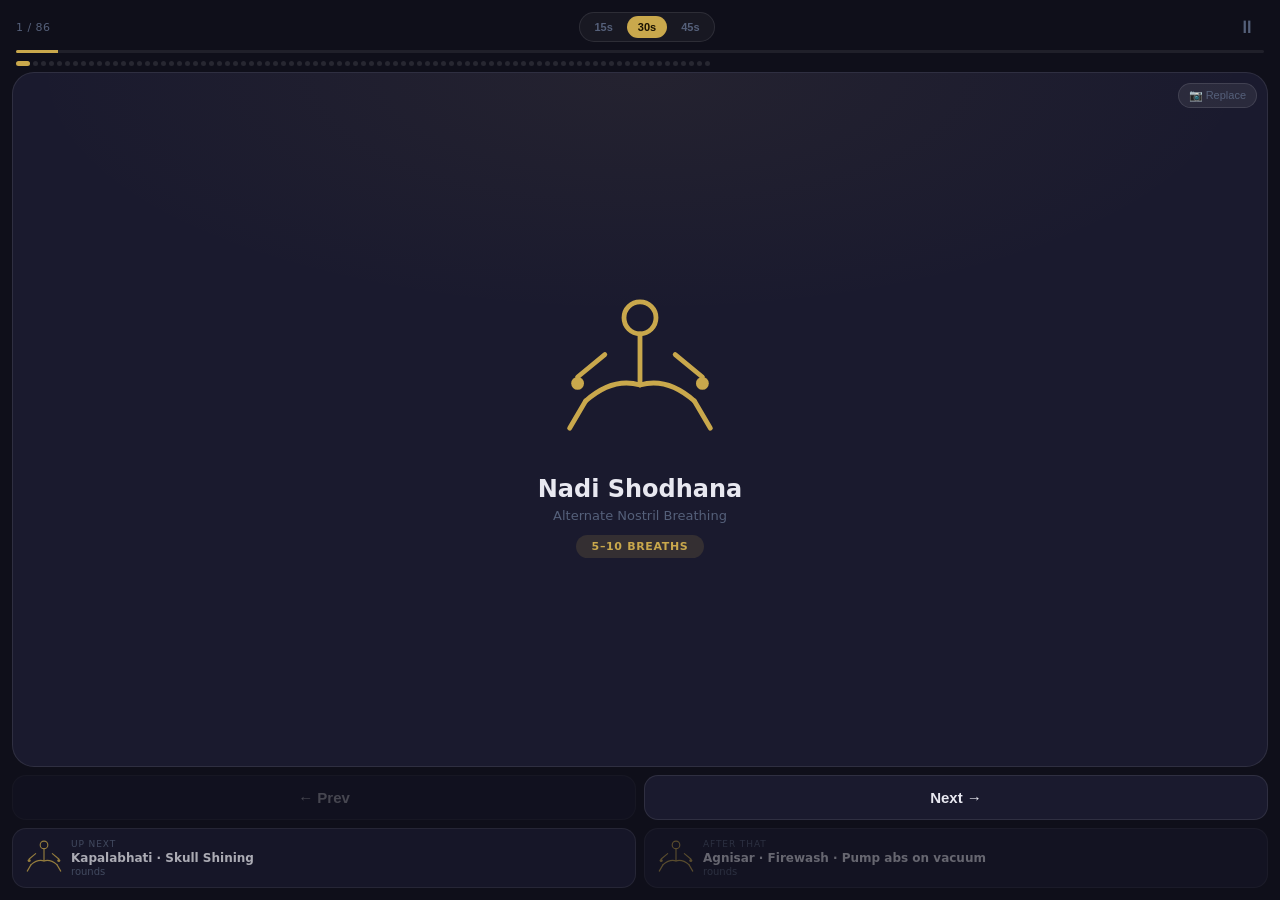
==== commit b7ab2d02: "Add camera picker + Mountain/Half Lift/Sun Sal A breakdown (×2)" ====
--- a/yoga/index.html
+++ b/yoga/index.html
@@ -35,7 +35,6 @@
   overflow: hidden;
   user-select: none;
   -webkit-user-select: none;
-  /* iPhone notch / dynamic island safe area */
   padding-top: env(safe-area-inset-top);
   padding-bottom: env(safe-area-inset-bottom);
 }
@@ -132,7 +131,6 @@
   min-height: 0;
   position: relative;
   overflow: hidden;
-  /* touch handled by JS */
   touch-action: none;
 }
 .now-card::before {
@@ -152,7 +150,6 @@
   align-items: center;
   justify-content: center;
 }
-/* On short screens (older iPhones) shrink the figure */
 @media (max-height: 620px) {
   .fig-box { width: 120px; height: 130px; }
 }
@@ -242,6 +239,7 @@
 
 .nfig { width: 38px; height: 38px; flex-shrink: 0; }
 .nfig svg { width: 100%; height: 100%; display: block; }
+.nfig img { width: 100%; height: 100%; object-fit: contain; border-radius: 4px; }
 
 .ninfo { flex: 1; min-width: 0; }
 .nlbl  { font-size: 9px; color: var(--dim); text-transform: uppercase; letter-spacing: .1em; margin-bottom: 2px; }
@@ -286,11 +284,27 @@
   font-weight: 700;
   cursor: pointer;
 }
+
+/* ── CAMERA BUTTON ────────────────────── */
+.cam-btn {
+  position: absolute;
+  top: 10px;
+  right: 10px;
+  background: rgba(255,255,255,0.07);
+  border: 1px solid rgba(255,255,255,0.11);
+  border-radius: 18px;
+  color: var(--dim);
+  font-size: 11px;
+  padding: 5px 10px;
+  cursor: pointer;
+  z-index: 10;
+  -webkit-tap-highlight-color: transparent;
+}
+.cam-btn:active { background: rgba(255,255,255,0.15); color: var(--text); }
 </style>
 </head>
 <body>
 
-<!-- Shown only when JavaScript is blocked (e.g. Files app Quick Look preview) -->
 <noscript>
   <div style="position:fixed;inset:0;background:#0f0f1a;display:flex;flex-direction:column;align-items:center;justify-content:center;gap:16px;padding:40px;z-index:999;font-family:-apple-system,sans-serif;color:#e8e8f0;text-align:center;">
     <div style="font-size:48px">🧘</div>
@@ -320,6 +334,7 @@
 
 <!-- CURRENT POSE CARD  (tap or swipe to navigate) -->
 <div class="now-card" id="nowCard">
+  <button class="cam-btn" onclick="event.stopPropagation();pickImage()" ontouchend="event.stopPropagation()">📷 Replace</button>
   <div class="fig-box" id="figBox"></div>
   <div class="now-name"   id="poseName"></div>
   <div class="now-sub"    id="poseSub"></div>
@@ -360,9 +375,11 @@
   <button class="restart-btn" onclick="restart()">Practice Again</button>
 </div>
 
+<input type="file" id="imgPicker" accept="image/*" style="display:none">
+
 <script>
 // ─── SEQUENCE ────────────────────────────────────────────────────────────────
-const SEQ = [
+var SEQ = [
   // Pranayama
   {n:"Nadi Shodhana",         s:"Alternate Nostril Breathing",    b:"5–10 breaths",  c:"med"},
   {n:"Kapalabhati",           s:"Skull Shining",                  b:"rounds",        c:"med"},
@@ -373,11 +390,22 @@
   {n:"Jalandhara Bandha",     s:"Throat",                         b:"hold",          c:"bnd"},
   // Breath
   {n:"Ujjayi Breath",         s:"Establish Sun Breaths",          b:"5–10 breaths",  c:"std"},
-  // Sun Sal A
-  {n:"Sun Salutation A",      s:"×2 · One breath, one movement",  b:"×2",            c:"std"},
+  // Mountain — starting position
+  {n:"Mountain",              s:"Tadasana",                       b:"5 breaths",     c:"std"},
+  {n:"Mountain Hands Up",     s:"Urdhva Hastasana",               b:"5 breaths",     c:"w1" },
+  // Sun Sal A — Round 1
+  {n:"Forward Fold",          s:"Sun Sal A",                      b:"1 breath",      c:"fld"},
+  {n:"Half Lift",             s:"Ardha Uttanasana",               b:"1 breath",      c:"hlf"},
+  {n:"Chaturanga",            s:"Sun Sal A",                      b:"1 breath",      c:"plk"},
   {n:"Upward Dog",            s:"Sun Sal A",                      b:"4+ breaths",    c:"bck"},
   {n:"Down Dog",              s:"Sun Sal A",                      b:"5+ breaths",    c:"ddg"},
-  {n:"Forward Fold",          s:"Sun Sal A",                      b:"1+ breaths",    c:"fld"},
+  // Sun Sal A — Round 2
+  {n:"Mountain Hands Up",     s:"Round 2 · Inhale",               b:"1 breath",      c:"w1" },
+  {n:"Forward Fold",          s:"Round 2",                        b:"1 breath",      c:"fld"},
+  {n:"Half Lift",             s:"Round 2",                        b:"1 breath",      c:"hlf"},
+  {n:"Chaturanga",            s:"Round 2",                        b:"1 breath",      c:"plk"},
+  {n:"Upward Dog",            s:"Round 2",                        b:"4+ breaths",    c:"bck"},
+  {n:"Down Dog",              s:"Round 2",                        b:"5+ breaths",    c:"ddg"},
   // Sun Sal B
   {n:"Sun Salutation B",      s:"×2 · One breath, one movement",  b:"×2",            c:"std"},
   {n:"Chaturanga",            s:"Sun Sal B",                      b:"1 breath",      c:"plk"},
@@ -452,249 +480,232 @@
 ];
 
 // ─── SVG FIGURES ──────────────────────────────────────────────────────────────
-// Each is a complete <svg> string. viewBox coordinates are normalized ~0-100.
-// stroke colors: G=gold, P=purple, T=teal, R=red
-
-const G="#c9a84c", P="#7b68ee", T="#4ecdc4", R="#ff6b6b";
+var G="#c9a84c", P="#7b68ee", T="#4ecdc4", R="#ff6b6b";
 
 function S(col, vb, inner) {
-  return `<svg viewBox="${vb}" fill="none" stroke="${col}" stroke-width="3" stroke-linecap="round" stroke-linejoin="round">${inner}</svg>`;
-}
-
-// Figure for each category code
-const FIG = {
-  // Seated meditation (pranayama / bandha / intention)
+  return '<svg viewBox="' + vb + '" fill="none" stroke="' + col + '" stroke-width="3" stroke-linecap="round" stroke-linejoin="round">' + inner + '</svg>';
+}
+
+var FIG = {
   med: S(G, "0 0 100 95",
-    `<circle cx="50" cy="13" r="10"/>
-     <line x1="50" y1="23" x2="50" y2="55"/>
-     <path d="M16 65 Q33 50 50 55 Q67 50 84 65"/>
-     <line x1="16" y1="65" x2="6"  y2="82"/>
-     <line x1="84" y1="65" x2="94" y2="82"/>
-     <line x1="28" y1="36" x2="11" y2="50"/>
-     <circle cx="11" cy="54" r="4" fill="${G}" stroke="none"/>
-     <line x1="72" y1="36" x2="89" y2="50"/>
-     <circle cx="89" cy="54" r="4" fill="${G}" stroke="none"/>`),
-
-  // Bandha — like med but with dashed ellipse
+    '<circle cx="50" cy="13" r="10"/>'+
+    '<line x1="50" y1="23" x2="50" y2="55"/>'+
+    '<path d="M16 65 Q33 50 50 55 Q67 50 84 65"/>'+
+    '<line x1="16" y1="65" x2="6"  y2="82"/>'+
+    '<line x1="84" y1="65" x2="94" y2="82"/>'+
+    '<line x1="28" y1="36" x2="11" y2="50"/>'+
+    '<circle cx="11" cy="54" r="4" fill="'+G+'" stroke="none"/>'+
+    '<line x1="72" y1="36" x2="89" y2="50"/>'+
+    '<circle cx="89" cy="54" r="4" fill="'+G+'" stroke="none"/>'),
+
   bnd: S(P, "0 0 100 95",
-    `<circle cx="50" cy="13" r="10"/>
-     <line x1="50" y1="23" x2="50" y2="55"/>
-     <path d="M16 65 Q33 50 50 55 Q67 50 84 65"/>
-     <line x1="16" y1="65" x2="6"  y2="82"/>
-     <line x1="84" y1="65" x2="94" y2="82"/>
-     <line x1="28" y1="36" x2="11" y2="50"/>
-     <line x1="72" y1="36" x2="89" y2="50"/>
-     <ellipse cx="50" cy="40" rx="15" ry="10" stroke-dasharray="5 3" opacity="0.7"/>`),
-
-  // Standing upright (std, float)
+    '<circle cx="50" cy="13" r="10"/>'+
+    '<line x1="50" y1="23" x2="50" y2="55"/>'+
+    '<path d="M16 65 Q33 50 50 55 Q67 50 84 65"/>'+
+    '<line x1="16" y1="65" x2="6"  y2="82"/>'+
+    '<line x1="84" y1="65" x2="94" y2="82"/>'+
+    '<line x1="28" y1="36" x2="11" y2="50"/>'+
+    '<line x1="72" y1="36" x2="89" y2="50"/>'+
+    '<ellipse cx="50" cy="40" rx="15" ry="10" stroke-dasharray="5 3" opacity="0.7"/>'),
+
   std: S(G, "0 0 100 110",
-    `<circle cx="50" cy="11" r="10"/>
-     <line x1="50" y1="21" x2="50" y2="68"/>
-     <line x1="50" y1="38" x2="18" y2="28"/>
-     <line x1="50" y1="38" x2="82" y2="28"/>
-     <line x1="50" y1="68" x2="36" y2="96"/>
-     <line x1="50" y1="68" x2="64" y2="96"/>`),
-
-  // Warrior 1 — lunge with arms up
+    '<circle cx="50" cy="11" r="10"/>'+
+    '<line x1="50" y1="21" x2="50" y2="68"/>'+
+    '<line x1="50" y1="38" x2="18" y2="28"/>'+
+    '<line x1="50" y1="38" x2="82" y2="28"/>'+
+    '<line x1="50" y1="68" x2="36" y2="96"/>'+
+    '<line x1="50" y1="68" x2="64" y2="96"/>'),
+
   w1: S(G, "0 0 100 108",
-    `<circle cx="50" cy="10" r="10"/>
-     <line x1="50" y1="20" x2="50" y2="58"/>
-     <line x1="50" y1="30" x2="34" y2="16"/>
-     <line x1="50" y1="30" x2="66" y2="16"/>
-     <line x1="50" y1="58" x2="28" y2="94"/>
-     <line x1="50" y1="58" x2="74" y2="76"/>
-     <line x1="74" y1="76" x2="84" y2="94"/>`),
-
-  // Warrior 2 — wide stance, arms out
+    '<circle cx="50" cy="10" r="10"/>'+
+    '<line x1="50" y1="20" x2="50" y2="58"/>'+
+    '<line x1="50" y1="30" x2="34" y2="16"/>'+
+    '<line x1="50" y1="30" x2="66" y2="16"/>'+
+    '<line x1="50" y1="58" x2="28" y2="94"/>'+
+    '<line x1="50" y1="58" x2="74" y2="76"/>'+
+    '<line x1="74" y1="76" x2="84" y2="94"/>'),
+
   w2: S(G, "0 0 108 106",
-    `<circle cx="54" cy="10" r="10"/>
-     <line x1="54" y1="20" x2="54" y2="62"/>
-     <line x1="54" y1="34" x2="12" y2="34"/>
-     <line x1="54" y1="34" x2="96" y2="34"/>
-     <line x1="54" y1="62" x2="30" y2="94"/>
-     <line x1="54" y1="62" x2="76" y2="76"/>
-     <line x1="76" y1="76" x2="92" y2="94"/>`),
-
-  // Down dog — inverted V
+    '<circle cx="54" cy="10" r="10"/>'+
+    '<line x1="54" y1="20" x2="54" y2="62"/>'+
+    '<line x1="54" y1="34" x2="12" y2="34"/>'+
+    '<line x1="54" y1="34" x2="96" y2="34"/>'+
+    '<line x1="54" y1="62" x2="30" y2="94"/>'+
+    '<line x1="54" y1="62" x2="76" y2="76"/>'+
+    '<line x1="76" y1="76" x2="92" y2="94"/>'),
+
   ddg: S(G, "0 0 112 95",
-    `<circle cx="18" cy="24" r="10"/>
-     <line x1="18" y1="34" x2="56" y2="16"/>
-     <line x1="56" y1="16" x2="94" y2="52"/>
-     <line x1="18" y1="34" x2="10" y2="64"/>
-     <line x1="10" y1="64" x2="14" y2="84"/>
-     <line x1="94" y1="52" x2="84" y2="82"/>
-     <line x1="94" y1="52" x2="104" y2="76"/>`),
-
-  // Forward fold — standing bent at hips
+    '<circle cx="18" cy="24" r="10"/>'+
+    '<line x1="18" y1="34" x2="56" y2="16"/>'+
+    '<line x1="56" y1="16" x2="94" y2="52"/>'+
+    '<line x1="18" y1="34" x2="10" y2="64"/>'+
+    '<line x1="10" y1="64" x2="14" y2="84"/>'+
+    '<line x1="94" y1="52" x2="84" y2="82"/>'+
+    '<line x1="94" y1="52" x2="104" y2="76"/>'),
+
   fld: S(G, "0 0 100 105",
-    `<circle cx="50" cy="16" r="10"/>
-     <line x1="50" y1="26" x2="50" y2="52"/>
-     <path d="M28 52 Q50 46 72 52"/>
-     <line x1="36" y1="90" x2="64" y2="90"/>
-     <line x1="36" y1="52" x2="36" y2="90"/>
-     <line x1="64" y1="52" x2="64" y2="90"/>
-     <line x1="28" y1="52" x2="12" y2="66"/>
-     <line x1="72" y1="52" x2="88" y2="66"/>`),
-
-  // Backbend — bridge on hands/wheel prep
+    '<circle cx="50" cy="16" r="10"/>'+
+    '<line x1="50" y1="26" x2="50" y2="52"/>'+
+    '<path d="M28 52 Q50 46 72 52"/>'+
+    '<line x1="36" y1="90" x2="64" y2="90"/>'+
+    '<line x1="36" y1="52" x2="36" y2="90"/>'+
+    '<line x1="64" y1="52" x2="64" y2="90"/>'+
+    '<line x1="28" y1="52" x2="12" y2="66"/>'+
+    '<line x1="72" y1="52" x2="88" y2="66"/>'),
+
   bck: S(G, "0 0 100 95",
-    `<line x1="20" y1="84" x2="20" y2="62"/>
-     <line x1="80" y1="84" x2="80" y2="62"/>
-     <path d="M20 62 Q50 18 80 62"/>
-     <line x1="34" y1="36" x2="16" y2="24"/>
-     <line x1="66" y1="36" x2="84" y2="24"/>
-     <circle cx="50" cy="32" r="10"/>`),
-
-  // Wheel — full backbend
+    '<line x1="20" y1="84" x2="20" y2="62"/>'+
+    '<line x1="80" y1="84" x2="80" y2="62"/>'+
+    '<path d="M20 62 Q50 18 80 62"/>'+
+    '<line x1="34" y1="36" x2="16" y2="24"/>'+
+    '<line x1="66" y1="36" x2="84" y2="24"/>'+
+    '<circle cx="50" cy="32" r="10"/>'),
+
   whl: S(G, "0 0 100 86",
-    `<line x1="16" y1="78" x2="14" y2="52"/>
-     <line x1="84" y1="78" x2="86" y2="52"/>
-     <line x1="22" y1="62" x2="6"  y2="52"/>
-     <line x1="78" y1="62" x2="94" y2="52"/>
-     <path d="M14 52 Q50 8 86 52"/>
-     <circle cx="50" cy="20" r="10"/>`),
-
-  // Inversion — headstand / shoulder stand
+    '<line x1="16" y1="78" x2="14" y2="52"/>'+
+    '<line x1="84" y1="78" x2="86" y2="52"/>'+
+    '<line x1="22" y1="62" x2="6"  y2="52"/>'+
+    '<line x1="78" y1="62" x2="94" y2="52"/>'+
+    '<path d="M14 52 Q50 8 86 52"/>'+
+    '<circle cx="50" cy="20" r="10"/>'),
+
   inv: S(P, "0 0 100 114",
-    `<line x1="36" y1="108" x2="36" y2="78"/>
-     <line x1="64" y1="108" x2="64" y2="78"/>
-     <line x1="36" y1="78"  x2="64" y2="78"/>
-     <line x1="50" y1="78"  x2="50" y2="34"/>
-     <line x1="50" y1="54"  x2="26" y2="40"/>
-     <line x1="50" y1="54"  x2="74" y2="40"/>
-     <circle cx="50" cy="26" r="10"/>`),
-
-  // Plank / chaturanga / side plank
+    '<line x1="36" y1="108" x2="36" y2="78"/>'+
+    '<line x1="64" y1="108" x2="64" y2="78"/>'+
+    '<line x1="36" y1="78"  x2="64" y2="78"/>'+
+    '<line x1="50" y1="78"  x2="50" y2="34"/>'+
+    '<line x1="50" y1="54"  x2="26" y2="40"/>'+
+    '<line x1="50" y1="54"  x2="74" y2="40"/>'+
+    '<circle cx="50" cy="26" r="10"/>'),
+
   plk: S(G, "0 0 120 70",
-    `<circle cx="14" cy="26" r="10"/>
-     <line x1="23" y1="33" x2="98" y2="44"/>
-     <line x1="23" y1="33" x2="12" y2="58"/>
-     <line x1="98" y1="44" x2="88" y2="62"/>
-     <line x1="98" y1="44" x2="112" y2="40"/>`),
-
-  // Triangle
+    '<circle cx="14" cy="26" r="10"/>'+
+    '<line x1="23" y1="33" x2="98" y2="44"/>'+
+    '<line x1="23" y1="33" x2="12" y2="58"/>'+
+    '<line x1="98" y1="44" x2="88" y2="62"/>'+
+    '<line x1="98" y1="44" x2="112" y2="40"/>'),
+
   tri: S(G, "0 0 110 106",
-    `<circle cx="62" cy="11" r="10"/>
-     <line x1="62" y1="21" x2="56" y2="60"/>
-     <line x1="56" y1="40" x2="92" y2="26"/>
-     <line x1="56" y1="40" x2="18" y2="62"/>
-     <line x1="56" y1="60" x2="16" y2="94"/>
-     <line x1="56" y1="60" x2="94" y2="94"/>
-     <line x1="16" y1="94" x2="94" y2="94"/>`),
-
-  // Balance — tree / half moon
+    '<circle cx="62" cy="11" r="10"/>'+
+    '<line x1="62" y1="21" x2="56" y2="60"/>'+
+    '<line x1="56" y1="40" x2="92" y2="26"/>'+
+    '<line x1="56" y1="40" x2="18" y2="62"/>'+
+    '<line x1="56" y1="60" x2="16" y2="94"/>'+
+    '<line x1="56" y1="60" x2="94" y2="94"/>'+
+    '<line x1="16" y1="94" x2="94" y2="94"/>'),
+
   bal: S(G, "0 0 100 114",
-    `<circle cx="50" cy="10" r="10"/>
-     <line x1="50" y1="20" x2="50" y2="66"/>
-     <line x1="50" y1="34" x2="15" y2="52"/>
-     <line x1="50" y1="34" x2="85" y2="14"/>
-     <line x1="50" y1="66" x2="50" y2="100"/>
-     <line x1="50" y1="82" x2="68" y2="66"/>`),
-
-  // Low lunge / lizard
+    '<circle cx="50" cy="10" r="10"/>'+
+    '<line x1="50" y1="20" x2="50" y2="66"/>'+
+    '<line x1="50" y1="34" x2="15" y2="52"/>'+
+    '<line x1="50" y1="34" x2="85" y2="14"/>'+
+    '<line x1="50" y1="66" x2="50" y2="100"/>'+
+    '<line x1="50" y1="82" x2="68" y2="66"/>'),
+
   lng: S(G, "0 0 114 106",
-    `<circle cx="57" cy="12" r="10"/>
-     <line x1="57" y1="22" x2="57" y2="58"/>
-     <line x1="57" y1="34" x2="40" y2="20"/>
-     <line x1="57" y1="34" x2="76" y2="20"/>
-     <line x1="57" y1="58" x2="30" y2="86"/>
-     <line x1="30" y1="86" x2="14" y2="86"/>
-     <line x1="57" y1="58" x2="84" y2="56"/>
-     <line x1="84" y1="56" x2="100" y2="86"/>
-     <line x1="100" y1="86" x2="100" y2="98"/>`),
-
-  // Arm balance — crow / firefly / astavakrasana
+    '<circle cx="57" cy="12" r="10"/>'+
+    '<line x1="57" y1="22" x2="57" y2="58"/>'+
+    '<line x1="57" y1="34" x2="40" y2="20"/>'+
+    '<line x1="57" y1="34" x2="76" y2="20"/>'+
+    '<line x1="57" y1="58" x2="30" y2="86"/>'+
+    '<line x1="30" y1="86" x2="14" y2="86"/>'+
+    '<line x1="57" y1="58" x2="84" y2="56"/>'+
+    '<line x1="84" y1="56" x2="100" y2="86"/>'+
+    '<line x1="100" y1="86" x2="100" y2="98"/>'),
+
   arm: S(R, "0 0 100 96",
-    `<circle cx="50" cy="27" r="10"/>
-     <line x1="50" y1="37" x2="50" y2="60"/>
-     <line x1="50" y1="48" x2="24" y2="68"/>
-     <line x1="50" y1="48" x2="76" y2="68"/>
-     <line x1="24" y1="68" x2="16" y2="86"/>
-     <line x1="76" y1="68" x2="84" y2="86"/>
-     <line x1="50" y1="60" x2="34" y2="74"/>
-     <line x1="50" y1="60" x2="66" y2="74"/>
-     <line x1="34" y1="74" x2="66" y2="74"/>`),
-
-  // Split — front or side
+    '<circle cx="50" cy="27" r="10"/>'+
+    '<line x1="50" y1="37" x2="50" y2="60"/>'+
+    '<line x1="50" y1="48" x2="24" y2="68"/>'+
+    '<line x1="50" y1="48" x2="76" y2="68"/>'+
+    '<line x1="24" y1="68" x2="16" y2="86"/>'+
+    '<line x1="76" y1="68" x2="84" y2="86"/>'+
+    '<line x1="50" y1="60" x2="34" y2="74"/>'+
+    '<line x1="50" y1="60" x2="66" y2="74"/>'+
+    '<line x1="34" y1="74" x2="66" y2="74"/>'),
+
   spl: S(G, "0 0 120 72",
-    `<circle cx="60" cy="16" r="10"/>
-     <line x1="60" y1="26" x2="60" y2="48"/>
-     <line x1="60" y1="36" x2="42" y2="24"/>
-     <line x1="60" y1="36" x2="78" y2="24"/>
-     <line x1="60" y1="48" x2="6"  y2="64"/>
-     <line x1="60" y1="48" x2="114" y2="64"/>
-     <line x1="6"  y1="64" x2="114" y2="64"/>`),
-
-  // Pigeon / dog leg
+    '<circle cx="60" cy="16" r="10"/>'+
+    '<line x1="60" y1="26" x2="60" y2="48"/>'+
+    '<line x1="60" y1="36" x2="42" y2="24"/>'+
+    '<line x1="60" y1="36" x2="78" y2="24"/>'+
+    '<line x1="60" y1="48" x2="6"  y2="64"/>'+
+    '<line x1="60" y1="48" x2="114" y2="64"/>'+
+    '<line x1="6"  y1="64" x2="114" y2="64"/>'),
+
   pgn: S(G, "0 0 114 92",
-    `<circle cx="44" cy="17" r="10"/>
-     <line x1="44" y1="27" x2="44" y2="56"/>
-     <line x1="44" y1="40" x2="22" y2="30"/>
-     <line x1="44" y1="40" x2="64" y2="30"/>
-     <path d="M44 56 Q30 66 12 70"/>
-     <line x1="12" y1="70" x2="6"  y2="84"/>
-     <line x1="44" y1="56" x2="80" y2="66"/>
-     <line x1="80" y1="66" x2="108" y2="50"/>`),
-
-  // Twist — seated or revolved
+    '<circle cx="44" cy="17" r="10"/>'+
+    '<line x1="44" y1="27" x2="44" y2="56"/>'+
+    '<line x1="44" y1="40" x2="22" y2="30"/>'+
+    '<line x1="44" y1="40" x2="64" y2="30"/>'+
+    '<path d="M44 56 Q30 66 12 70"/>'+
+    '<line x1="12" y1="70" x2="6"  y2="84"/>'+
+    '<line x1="44" y1="56" x2="80" y2="66"/>'+
+    '<line x1="80" y1="66" x2="108" y2="50"/>'),
+
   twi: S(T, "0 0 100 104",
-    `<circle cx="50" cy="11" r="10"/>
-     <path d="M50 21 Q60 34 50 54"/>
-     <line x1="52" y1="30" x2="80" y2="20"/>
-     <line x1="48" y1="40" x2="18" y2="44"/>
-     <path d="M32 54 Q50 60 68 54"/>
-     <line x1="32" y1="54" x2="20" y2="78"/>
-     <line x1="68" y1="54" x2="84" y2="72"/>
-     <line x1="20" y1="78" x2="84" y2="72"/>`),
-
-  // Seated (compass, hug knees, yoga nidrasana)
+    '<circle cx="50" cy="11" r="10"/>'+
+    '<path d="M50 21 Q60 34 50 54"/>'+
+    '<line x1="52" y1="30" x2="80" y2="20"/>'+
+    '<line x1="48" y1="40" x2="18" y2="44"/>'+
+    '<path d="M32 54 Q50 60 68 54"/>'+
+    '<line x1="32" y1="54" x2="20" y2="78"/>'+
+    '<line x1="68" y1="54" x2="84" y2="72"/>'+
+    '<line x1="20" y1="78" x2="84" y2="72"/>'),
+
   sit: S(G, "0 0 100 92",
-    `<circle cx="50" cy="12" r="10"/>
-     <line x1="50" y1="22" x2="50" y2="60"/>
-     <line x1="50" y1="36" x2="26" y2="26"/>
-     <line x1="50" y1="36" x2="74" y2="26"/>
-     <path d="M50 60 Q34 68 16 72"/>
-     <path d="M50 60 Q66 68 84 72"/>
-     <line x1="16" y1="72" x2="14" y2="84"/>
-     <line x1="84" y1="72" x2="86" y2="84"/>`),
-
-  // Yogi play time — fun free pose
+    '<circle cx="50" cy="12" r="10"/>'+
+    '<line x1="50" y1="22" x2="50" y2="60"/>'+
+    '<line x1="50" y1="36" x2="26" y2="26"/>'+
+    '<line x1="50" y1="36" x2="74" y2="26"/>'+
+    '<path d="M50 60 Q34 68 16 72"/>'+
+    '<path d="M50 60 Q66 68 84 72"/>'+
+    '<line x1="16" y1="72" x2="14" y2="84"/>'+
+    '<line x1="84" y1="72" x2="86" y2="84"/>'),
+
   ply: S(R, "0 0 100 104",
-    `<circle cx="50" cy="11" r="10"/>
-     <line x1="50" y1="21" x2="50" y2="60"/>
-     <line x1="50" y1="36" x2="22" y2="22"/>
-     <line x1="50" y1="36" x2="78" y2="22"/>
-     <line x1="50" y1="60" x2="36" y2="86"/>
-     <line x1="50" y1="60" x2="64" y2="86"/>
-     <path d="M26 50 Q50 34 74 50" stroke-dasharray="4 3"/>
-     <circle cx="50" cy="50" r="6" fill="${R}" stroke="none" opacity="0.7"/>`),
-
-  // Savasana — lying flat
+    '<circle cx="50" cy="11" r="10"/>'+
+    '<line x1="50" y1="21" x2="50" y2="60"/>'+
+    '<line x1="50" y1="36" x2="22" y2="22"/>'+
+    '<line x1="50" y1="36" x2="78" y2="22"/>'+
+    '<line x1="50" y1="60" x2="36" y2="86"/>'+
+    '<line x1="50" y1="60" x2="64" y2="86"/>'+
+    '<path d="M26 50 Q50 34 74 50" stroke-dasharray="4 3"/>'+
+    '<circle cx="50" cy="50" r="6" fill="'+R+'" stroke="none" opacity="0.7"/>'),
+
   rst: S(G, "0 0 120 54",
-    `<line x1="4"   y1="46" x2="116" y2="46"/>
-     <line x1="4"   y1="40" x2="4"   y2="46"/>
-     <line x1="68"  y1="34" x2="4"   y2="40"/>
-     <circle cx="74" cy="26" r="10"/>
-     <line x1="68"  y1="34" x2="116" y2="40"/>
-     <line x1="116" y1="40" x2="116" y2="46"/>
-     <line x1="74"  y1="36" x2="70"  y2="46"/>
-     <line x1="68"  y1="34" x2="54"  y2="44"/>`),
+    '<line x1="4"   y1="46" x2="116" y2="46"/>'+
+    '<line x1="4"   y1="40" x2="4"   y2="46"/>'+
+    '<line x1="68"  y1="34" x2="4"   y2="40"/>'+
+    '<circle cx="74" cy="26" r="10"/>'+
+    '<line x1="68"  y1="34" x2="116" y2="40"/>'+
+    '<line x1="116" y1="40" x2="116" y2="46"/>'+
+    '<line x1="74"  y1="36" x2="70"  y2="46"/>'+
+    '<line x1="68"  y1="34" x2="54"  y2="44"/>'),
+
+  hlf: S(G, "0 0 100 100",
+    '<circle cx="82" cy="18" r="10"/>'+
+    '<line x1="74" y1="26" x2="18" y2="26"/>'+
+    '<line x1="18" y1="26" x2="10" y2="88"/>'+
+    '<line x1="18" y1="26" x2="30" y2="88"/>'+
+    '<line x1="50" y1="26" x2="48" y2="54"/>'+
+    '<line x1="65" y1="26" x2="63" y2="54"/>'),
 };
 
-// Which figure key to use for each category code
-const CAT_FIG = {
+var CAT_FIG = {
   med:"med", bnd:"bnd", std:"std", w1:"w1", w2:"w2",
   ddg:"ddg", fld:"fld", bck:"bck", whl:"whl", inv:"inv",
   plk:"plk", tri:"tri", bal:"bal", lng:"lng", arm:"arm",
   spl:"spl", pgn:"pgn", twi:"twi", sit:"sit", ply:"ply", rst:"rst",
+  hlf:"hlf",
 };
 
 // ─── STATE ───────────────────────────────────────────────────────────────────
-let idx     = 0;
-let timerS  = 30;
-let elapsed = 0;
-let paused  = false;
-let ticker  = null;
+var idx     = 0;
+var timerS  = 30;
+var elapsed = 0;
+var paused  = false;
+var ticker  = null;
 
 // ─── INIT ────────────────────────────────────────────────────────────────────
 function init() {
@@ -706,39 +717,41 @@
 
 // ─── DOTS ────────────────────────────────────────────────────────────────────
 function buildDots() {
-  document.getElementById("dotsWrap").innerHTML =
-    SEQ.map((_, i) => `<div class="dot" id="dot${i}"></div>`).join("");
+  var html = '';
+  for (var i = 0; i < SEQ.length; i++) html += '<div class="dot" id="dot' + i + '"></div>';
+  document.getElementById("dotsWrap").innerHTML = html;
 }
 
 function syncDots() {
-  SEQ.forEach((_, i) => {
-    const d = document.getElementById(`dot${i}`);
-    if (!d) return;
-    d.className = "dot" + (i < idx ? " done" : i === idx ? " cur" : "");
-  });
-  const cur = document.getElementById(`dot${idx}`);
-  if (cur) cur.scrollIntoView({behavior:"smooth", block:"nearest", inline:"center"});
+  for (var i = 0; i < SEQ.length; i++) {
+    var d = document.getElementById('dot' + i);
+    if (!d) continue;
+    d.className = 'dot' + (i < idx ? ' done' : i === idx ? ' cur' : '');
+  }
+  var cur = document.getElementById('dot' + idx);
+  if (cur) cur.scrollIntoView({behavior:'smooth', block:'nearest', inline:'center'});
 }
 
 // ─── RENDER ──────────────────────────────────────────────────────────────────
-function figHTML(p, size) {
-  if (p.img) return `<img src="images/${p.img}" alt="${p.n}" style="max-width:${size}px;max-height:${size}px;object-fit:contain;border-radius:6px;">`;
+function figHTML(p, size, i) {
+  if (i !== undefined) {
+    var stored;
+    try { stored = localStorage.getItem('pose_img_' + i); } catch(e) {}
+    if (stored) return '<img src="' + stored + '" alt="' + p.n + '" style="max-width:' + size + 'px;max-height:' + size + 'px;object-fit:contain;border-radius:6px;">';
+  }
+  if (p.img) return '<img src="images/' + p.img + '" alt="' + p.n + '" style="max-width:' + size + 'px;max-height:' + size + 'px;object-fit:contain;border-radius:6px;">';
   return FIG[CAT_FIG[p.c]] || FIG.std;
 }
 
 function render() {
-  const p = SEQ[idx];
-
-  document.getElementById("poseNum").textContent   = `${idx + 1} / ${SEQ.length}`;
-  document.getElementById("figBox").innerHTML       = figHTML(p, 160);
-  document.getElementById("poseName").textContent  = p.n;
-  document.getElementById("poseSub").textContent   = p.s;
+  var p = SEQ[idx];
+  document.getElementById("poseNum").textContent    = (idx + 1) + ' / ' + SEQ.length;
+  document.getElementById("figBox").innerHTML        = figHTML(p, 160, idx);
+  document.getElementById("poseName").textContent   = p.n;
+  document.getElementById("poseSub").textContent    = p.s;
   document.getElementById("poseBreath").textContent = p.b;
-
-  // Prev/Next button state
   document.getElementById("prevBtn").classList.toggle("off", idx === 0);
   document.getElementById("nextBtn").classList.toggle("off", idx === SEQ.length - 1);
-
   renderNext(1, idx + 1);
   renderNext(2, idx + 2);
   syncDots();
@@ -746,120 +759,149 @@
 }
 
 function renderNext(slot, i) {
-  const card = document.getElementById(`nc${slot}`);
+  var card = document.getElementById('nc' + slot);
   if (i >= SEQ.length) {
-    card.style.opacity = "0.15";
-    document.getElementById(`nn${slot}`).textContent = slot === 1 ? "End of sequence" : "—";
-    document.getElementById(`nb${slot}`).textContent = "";
-    document.getElementById(`nf${slot}`).innerHTML   = "";
+    card.style.opacity = '0.15';
+    document.getElementById('nn' + slot).textContent = slot === 1 ? 'End of sequence' : '—';
+    document.getElementById('nb' + slot).textContent = '';
+    document.getElementById('nf' + slot).innerHTML   = '';
     return;
   }
-  card.style.opacity = slot === 1 ? "0.72" : "0.40";
-  const p = SEQ[i];
-  document.getElementById(`nf${slot}`).innerHTML   = figHTML(p, 38);
-  document.getElementById(`nn${slot}`).textContent = p.s ? `${p.n} · ${p.s}` : p.n;
-  document.getElementById(`nb${slot}`).textContent = p.b;
+  card.style.opacity = slot === 1 ? '0.72' : '0.40';
+  var p = SEQ[i];
+  document.getElementById('nf' + slot).innerHTML   = figHTML(p, 38, i);
+  document.getElementById('nn' + slot).textContent = p.s ? p.n + ' · ' + p.s : p.n;
+  document.getElementById('nb' + slot).textContent = p.b;
 }
 
 // ─── NAVIGATION ──────────────────────────────────────────────────────────────
 function advance() {
   if (idx >= SEQ.length - 1) { showDone(); return; }
-  animCard("out-l", "in-r", () => { idx++; render(); });
+  animCard('out-l', 'in-r', function() { idx++; render(); });
 }
 
 function goBack() {
   if (idx <= 0) return;
-  animCard("out-r", "in-l", () => { idx--; render(); });
+  animCard('out-r', 'in-l', function() { idx--; render(); });
 }
 
 function animCard(outCls, inCls, cb) {
-  const el = document.getElementById("nowCard");
+  var el = document.getElementById('nowCard');
   el.classList.add(outCls);
-  setTimeout(() => {
+  setTimeout(function() {
     el.classList.remove(outCls);
     cb();
     el.classList.add(inCls);
-    setTimeout(() => el.classList.remove(inCls), 250);
+    setTimeout(function() { el.classList.remove(inCls); }, 250);
   }, 170);
 }
 
 // ─── TIMER ───────────────────────────────────────────────────────────────────
 function startTicker() {
   clearInterval(ticker);
-  ticker = setInterval(() => {
+  ticker = setInterval(function() {
     if (paused) return;
     elapsed++;
-    document.getElementById("barFill").style.width = `${(elapsed / timerS) * 100}%`;
+    document.getElementById('barFill').style.width = (elapsed / timerS * 100) + '%';
     if (elapsed >= timerS) { elapsed = 0; advance(); }
   }, 1000);
 }
 
 function resetBar() {
   elapsed = 0;
-  document.getElementById("barFill").style.width = "0%";
+  document.getElementById('barFill').style.width = '0%';
 }
 
 function setTimer(s) {
-  timerS = s;
-  elapsed = 0;
-  document.querySelectorAll(".pill").forEach(b =>
-    b.classList.toggle("on", parseInt(b.dataset.s) === s));
-  document.getElementById("barFill").style.width = "0%";
+  timerS = s; elapsed = 0;
+  var pills = document.querySelectorAll('.pill');
+  for (var i = 0; i < pills.length; i++)
+    pills[i].classList.toggle('on', parseInt(pills[i].dataset.s) === s);
+  document.getElementById('barFill').style.width = '0%';
 }
 
 function togglePause() {
   paused = !paused;
-  document.getElementById("pauseBtn").textContent = paused ? "▶" : "⏸";
-}
-
-// ─── GESTURES (swipe on main card) ───────────────────────────────────────────
+  document.getElementById('pauseBtn').textContent = paused ? '▶' : '⏸';
+}
+
+// ─── GESTURES ────────────────────────────────────────────────────────────────
 function setupGestures() {
-  const card = document.getElementById("nowCard");
-  let startX = 0, startY = 0, wasTouched = false, swipeHandled = false;
-
-  card.addEventListener("touchstart", e => {
+  var card = document.getElementById('nowCard');
+  var startX = 0, startY = 0, wasTouched = false, swipeHandled = false;
+
+  card.addEventListener('touchstart', function(e) {
     startX       = e.touches[0].clientX;
     startY       = e.touches[0].clientY;
     wasTouched   = true;
     swipeHandled = false;
   }, {passive: true});
 
-  card.addEventListener("touchend", e => {
-    const dx = e.changedTouches[0].clientX - startX;
-    const dy = e.changedTouches[0].clientY - startY;
-    // Swipe left → next, swipe right → back
+  card.addEventListener('touchend', function(e) {
+    var dx = e.changedTouches[0].clientX - startX;
+    var dy = e.changedTouches[0].clientY - startY;
     if (dx < -50 && Math.abs(dy) < 80) { swipeHandled = true; advance(); return; }
     if (dx >  50 && Math.abs(dy) < 80) { swipeHandled = true; goBack();  return; }
-    // Tap: let the subsequent click event handle it (avoids double-fire)
   }, {passive: true});
 
-  // Handles both mobile tap (click fires ~300ms after touchend) and desktop click
-  card.addEventListener("click", () => {
+  card.addEventListener('click', function() {
     if (wasTouched) {
       wasTouched = false;
-      if (!swipeHandled) advance(); // tap — advance; skip if swipe already did it
+      if (!swipeHandled) advance();
       return;
     }
-    advance(); // desktop mouse click
+    advance();
   });
+}
+
+// ─── PHOTO PICKER ────────────────────────────────────────────────────────────
+function pickImage() {
+  var inp = document.getElementById('imgPicker');
+  inp.onchange = function() {
+    if (!inp.files || !inp.files[0]) return;
+    var reader = new FileReader();
+    reader.onload = function(e) {
+      resizeImage(e.target.result, 400, 400, function(dataUrl) {
+        try { localStorage.setItem('pose_img_' + idx, dataUrl); } catch(ex) {}
+        render();
+      });
+    };
+    reader.readAsDataURL(inp.files[0]);
+    inp.value = '';
+  };
+  inp.click();
+}
+
+function resizeImage(dataUrl, maxW, maxH, cb) {
+  var img = new Image();
+  img.onload = function() {
+    var w = img.width, h = img.height;
+    var scale = Math.min(maxW / w, maxH / h, 1);
+    var canvas = document.createElement('canvas');
+    canvas.width  = Math.round(w * scale);
+    canvas.height = Math.round(h * scale);
+    canvas.getContext('2d').drawImage(img, 0, 0, canvas.width, canvas.height);
+    cb(canvas.toDataURL('image/jpeg', 0.78));
+  };
+  img.src = dataUrl;
 }
 
 // ─── DONE ────────────────────────────────────────────────────────────────────
 function showDone() {
   clearInterval(ticker);
-  document.getElementById("doneScreen").classList.add("show");
+  document.getElementById('doneScreen').classList.add('show');
 }
 
 function restart() {
   idx = 0; elapsed = 0; paused = false;
-  document.getElementById("pauseBtn").textContent = "⏸";
-  document.getElementById("doneScreen").classList.remove("show");
+  document.getElementById('pauseBtn').textContent = '⏸';
+  document.getElementById('doneScreen').classList.remove('show');
   render();
   startTicker();
 }
 
 // ─── START ───────────────────────────────────────────────────────────────────
-init();
+window.addEventListener('load', init);
 </script>
 </body>
-</html>
+</html>
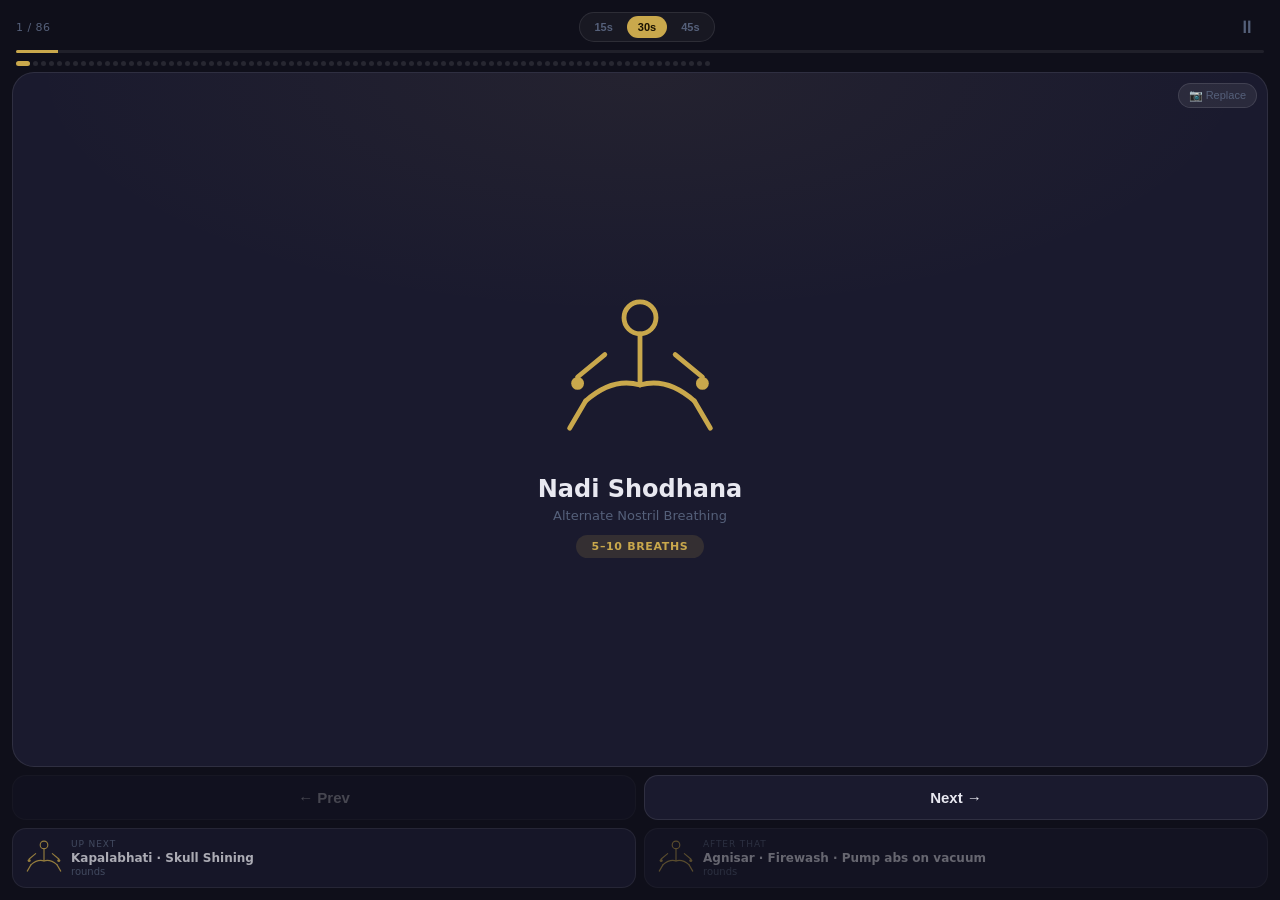
==== commit f7f54b89: "Add camera picker, Half Lift pose, and Sun Sal A breakdown x2 - 📷 Replace button on each card; saves" ====
--- a/yoga/index.html
+++ b/yoga/index.html
@@ -35,6 +35,7 @@
   overflow: hidden;
   user-select: none;
   -webkit-user-select: none;
+  /* iPhone notch / dynamic island safe area */
   padding-top: env(safe-area-inset-top);
   padding-bottom: env(safe-area-inset-bottom);
 }
@@ -131,6 +132,7 @@
   min-height: 0;
   position: relative;
   overflow: hidden;
+  /* touch handled by JS */
   touch-action: none;
 }
 .now-card::before {
@@ -150,6 +152,7 @@
   align-items: center;
   justify-content: center;
 }
+/* On short screens (older iPhones) shrink the figure */
 @media (max-height: 620px) {
   .fig-box { width: 120px; height: 130px; }
 }
@@ -239,7 +242,6 @@
 
 .nfig { width: 38px; height: 38px; flex-shrink: 0; }
 .nfig svg { width: 100%; height: 100%; display: block; }
-.nfig img { width: 100%; height: 100%; object-fit: contain; border-radius: 4px; }
 
 .ninfo { flex: 1; min-width: 0; }
 .nlbl  { font-size: 9px; color: var(--dim); text-transform: uppercase; letter-spacing: .1em; margin-bottom: 2px; }
@@ -305,6 +307,7 @@
 </head>
 <body>
 
+<!-- Shown only when JavaScript is blocked (e.g. Files app Quick Look preview) -->
 <noscript>
   <div style="position:fixed;inset:0;background:#0f0f1a;display:flex;flex-direction:column;align-items:center;justify-content:center;gap:16px;padding:40px;z-index:999;font-family:-apple-system,sans-serif;color:#e8e8f0;text-align:center;">
     <div style="font-size:48px">🧘</div>
@@ -379,7 +382,7 @@
 
 <script>
 // ─── SEQUENCE ────────────────────────────────────────────────────────────────
-var SEQ = [
+const SEQ = [
   // Pranayama
   {n:"Nadi Shodhana",         s:"Alternate Nostril Breathing",    b:"5–10 breaths",  c:"med"},
   {n:"Kapalabhati",           s:"Skull Shining",                  b:"rounds",        c:"med"},
@@ -400,7 +403,7 @@
   {n:"Upward Dog",            s:"Sun Sal A",                      b:"4+ breaths",    c:"bck"},
   {n:"Down Dog",              s:"Sun Sal A",                      b:"5+ breaths",    c:"ddg"},
   // Sun Sal A — Round 2
-  {n:"Mountain Hands Up",     s:"Round 2 · Inhale",               b:"1 breath",      c:"w1" },
+  {n:"Mountain Hands Up",     s:"Round 2 · Inhale",               b:"1 breath",     c:"w1" },
   {n:"Forward Fold",          s:"Round 2",                        b:"1 breath",      c:"fld"},
   {n:"Half Lift",             s:"Round 2",                        b:"1 breath",      c:"hlf"},
   {n:"Chaturanga",            s:"Round 2",                        b:"1 breath",      c:"plk"},
@@ -480,219 +483,246 @@
 ];
 
 // ─── SVG FIGURES ──────────────────────────────────────────────────────────────
-var G="#c9a84c", P="#7b68ee", T="#4ecdc4", R="#ff6b6b";
+// Each is a complete <svg> string. viewBox coordinates are normalized ~0-100.
+// stroke colors: G=gold, P=purple, T=teal, R=red
+
+const G="#c9a84c", P="#7b68ee", T="#4ecdc4", R="#ff6b6b";
 
 function S(col, vb, inner) {
-  return '<svg viewBox="' + vb + '" fill="none" stroke="' + col + '" stroke-width="3" stroke-linecap="round" stroke-linejoin="round">' + inner + '</svg>';
-}
-
-var FIG = {
+  return `<svg viewBox="${vb}" fill="none" stroke="${col}" stroke-width="3" stroke-linecap="round" stroke-linejoin="round">${inner}</svg>`;
+}
+
+// Figure for each category code
+const FIG = {
+  // Seated meditation (pranayama / bandha / intention)
   med: S(G, "0 0 100 95",
-    '<circle cx="50" cy="13" r="10"/>'+
-    '<line x1="50" y1="23" x2="50" y2="55"/>'+
-    '<path d="M16 65 Q33 50 50 55 Q67 50 84 65"/>'+
-    '<line x1="16" y1="65" x2="6"  y2="82"/>'+
-    '<line x1="84" y1="65" x2="94" y2="82"/>'+
-    '<line x1="28" y1="36" x2="11" y2="50"/>'+
-    '<circle cx="11" cy="54" r="4" fill="'+G+'" stroke="none"/>'+
-    '<line x1="72" y1="36" x2="89" y2="50"/>'+
-    '<circle cx="89" cy="54" r="4" fill="'+G+'" stroke="none"/>'),
-
+    `<circle cx="50" cy="13" r="10"/>
+     <line x1="50" y1="23" x2="50" y2="55"/>
+     <path d="M16 65 Q33 50 50 55 Q67 50 84 65"/>
+     <line x1="16" y1="65" x2="6"  y2="82"/>
+     <line x1="84" y1="65" x2="94" y2="82"/>
+     <line x1="28" y1="36" x2="11" y2="50"/>
+     <circle cx="11" cy="54" r="4" fill="${G}" stroke="none"/>
+     <line x1="72" y1="36" x2="89" y2="50"/>
+     <circle cx="89" cy="54" r="4" fill="${G}" stroke="none"/>`),
+
+  // Bandha — like med but with dashed ellipse
   bnd: S(P, "0 0 100 95",
-    '<circle cx="50" cy="13" r="10"/>'+
-    '<line x1="50" y1="23" x2="50" y2="55"/>'+
-    '<path d="M16 65 Q33 50 50 55 Q67 50 84 65"/>'+
-    '<line x1="16" y1="65" x2="6"  y2="82"/>'+
-    '<line x1="84" y1="65" x2="94" y2="82"/>'+
-    '<line x1="28" y1="36" x2="11" y2="50"/>'+
-    '<line x1="72" y1="36" x2="89" y2="50"/>'+
-    '<ellipse cx="50" cy="40" rx="15" ry="10" stroke-dasharray="5 3" opacity="0.7"/>'),
-
+    `<circle cx="50" cy="13" r="10"/>
+     <line x1="50" y1="23" x2="50" y2="55"/>
+     <path d="M16 65 Q33 50 50 55 Q67 50 84 65"/>
+     <line x1="16" y1="65" x2="6"  y2="82"/>
+     <line x1="84" y1="65" x2="94" y2="82"/>
+     <line x1="28" y1="36" x2="11" y2="50"/>
+     <line x1="72" y1="36" x2="89" y2="50"/>
+     <ellipse cx="50" cy="40" rx="15" ry="10" stroke-dasharray="5 3" opacity="0.7"/>`),
+
+  // Standing upright (std, float)
   std: S(G, "0 0 100 110",
-    '<circle cx="50" cy="11" r="10"/>'+
-    '<line x1="50" y1="21" x2="50" y2="68"/>'+
-    '<line x1="50" y1="38" x2="18" y2="28"/>'+
-    '<line x1="50" y1="38" x2="82" y2="28"/>'+
-    '<line x1="50" y1="68" x2="36" y2="96"/>'+
-    '<line x1="50" y1="68" x2="64" y2="96"/>'),
-
+    `<circle cx="50" cy="11" r="10"/>
+     <line x1="50" y1="21" x2="50" y2="68"/>
+     <line x1="50" y1="38" x2="18" y2="28"/>
+     <line x1="50" y1="38" x2="82" y2="28"/>
+     <line x1="50" y1="68" x2="36" y2="96"/>
+     <line x1="50" y1="68" x2="64" y2="96"/>`),
+
+  // Warrior 1 — lunge with arms up
   w1: S(G, "0 0 100 108",
-    '<circle cx="50" cy="10" r="10"/>'+
-    '<line x1="50" y1="20" x2="50" y2="58"/>'+
-    '<line x1="50" y1="30" x2="34" y2="16"/>'+
-    '<line x1="50" y1="30" x2="66" y2="16"/>'+
-    '<line x1="50" y1="58" x2="28" y2="94"/>'+
-    '<line x1="50" y1="58" x2="74" y2="76"/>'+
-    '<line x1="74" y1="76" x2="84" y2="94"/>'),
-
+    `<circle cx="50" cy="10" r="10"/>
+     <line x1="50" y1="20" x2="50" y2="58"/>
+     <line x1="50" y1="30" x2="34" y2="16"/>
+     <line x1="50" y1="30" x2="66" y2="16"/>
+     <line x1="50" y1="58" x2="28" y2="94"/>
+     <line x1="50" y1="58" x2="74" y2="76"/>
+     <line x1="74" y1="76" x2="84" y2="94"/>`),
+
+  // Warrior 2 — wide stance, arms out
   w2: S(G, "0 0 108 106",
-    '<circle cx="54" cy="10" r="10"/>'+
-    '<line x1="54" y1="20" x2="54" y2="62"/>'+
-    '<line x1="54" y1="34" x2="12" y2="34"/>'+
-    '<line x1="54" y1="34" x2="96" y2="34"/>'+
-    '<line x1="54" y1="62" x2="30" y2="94"/>'+
-    '<line x1="54" y1="62" x2="76" y2="76"/>'+
-    '<line x1="76" y1="76" x2="92" y2="94"/>'),
-
+    `<circle cx="54" cy="10" r="10"/>
+     <line x1="54" y1="20" x2="54" y2="62"/>
+     <line x1="54" y1="34" x2="12" y2="34"/>
+     <line x1="54" y1="34" x2="96" y2="34"/>
+     <line x1="54" y1="62" x2="30" y2="94"/>
+     <line x1="54" y1="62" x2="76" y2="76"/>
+     <line x1="76" y1="76" x2="92" y2="94"/>`),
+
+  // Down dog — inverted V
   ddg: S(G, "0 0 112 95",
-    '<circle cx="18" cy="24" r="10"/>'+
-    '<line x1="18" y1="34" x2="56" y2="16"/>'+
-    '<line x1="56" y1="16" x2="94" y2="52"/>'+
-    '<line x1="18" y1="34" x2="10" y2="64"/>'+
-    '<line x1="10" y1="64" x2="14" y2="84"/>'+
-    '<line x1="94" y1="52" x2="84" y2="82"/>'+
-    '<line x1="94" y1="52" x2="104" y2="76"/>'),
-
+    `<circle cx="18" cy="24" r="10"/>
+     <line x1="18" y1="34" x2="56" y2="16"/>
+     <line x1="56" y1="16" x2="94" y2="52"/>
+     <line x1="18" y1="34" x2="10" y2="64"/>
+     <line x1="10" y1="64" x2="14" y2="84"/>
+     <line x1="94" y1="52" x2="84" y2="82"/>
+     <line x1="94" y1="52" x2="104" y2="76"/>`),
+
+  // Forward fold — standing bent at hips
   fld: S(G, "0 0 100 105",
-    '<circle cx="50" cy="16" r="10"/>'+
-    '<line x1="50" y1="26" x2="50" y2="52"/>'+
-    '<path d="M28 52 Q50 46 72 52"/>'+
-    '<line x1="36" y1="90" x2="64" y2="90"/>'+
-    '<line x1="36" y1="52" x2="36" y2="90"/>'+
-    '<line x1="64" y1="52" x2="64" y2="90"/>'+
-    '<line x1="28" y1="52" x2="12" y2="66"/>'+
-    '<line x1="72" y1="52" x2="88" y2="66"/>'),
-
+    `<circle cx="50" cy="16" r="10"/>
+     <line x1="50" y1="26" x2="50" y2="52"/>
+     <path d="M28 52 Q50 46 72 52"/>
+     <line x1="36" y1="90" x2="64" y2="90"/>
+     <line x1="36" y1="52" x2="36" y2="90"/>
+     <line x1="64" y1="52" x2="64" y2="90"/>
+     <line x1="28" y1="52" x2="12" y2="66"/>
+     <line x1="72" y1="52" x2="88" y2="66"/>`),
+
+  // Backbend — bridge on hands/wheel prep
   bck: S(G, "0 0 100 95",
-    '<line x1="20" y1="84" x2="20" y2="62"/>'+
-    '<line x1="80" y1="84" x2="80" y2="62"/>'+
-    '<path d="M20 62 Q50 18 80 62"/>'+
-    '<line x1="34" y1="36" x2="16" y2="24"/>'+
-    '<line x1="66" y1="36" x2="84" y2="24"/>'+
-    '<circle cx="50" cy="32" r="10"/>'),
-
+    `<line x1="20" y1="84" x2="20" y2="62"/>
+     <line x1="80" y1="84" x2="80" y2="62"/>
+     <path d="M20 62 Q50 18 80 62"/>
+     <line x1="34" y1="36" x2="16" y2="24"/>
+     <line x1="66" y1="36" x2="84" y2="24"/>
+     <circle cx="50" cy="32" r="10"/>`),
+
+  // Wheel — full backbend
   whl: S(G, "0 0 100 86",
-    '<line x1="16" y1="78" x2="14" y2="52"/>'+
-    '<line x1="84" y1="78" x2="86" y2="52"/>'+
-    '<line x1="22" y1="62" x2="6"  y2="52"/>'+
-    '<line x1="78" y1="62" x2="94" y2="52"/>'+
-    '<path d="M14 52 Q50 8 86 52"/>'+
-    '<circle cx="50" cy="20" r="10"/>'),
-
+    `<line x1="16" y1="78" x2="14" y2="52"/>
+     <line x1="84" y1="78" x2="86" y2="52"/>
+     <line x1="22" y1="62" x2="6"  y2="52"/>
+     <line x1="78" y1="62" x2="94" y2="52"/>
+     <path d="M14 52 Q50 8 86 52"/>
+     <circle cx="50" cy="20" r="10"/>`),
+
+  // Inversion — headstand / shoulder stand
   inv: S(P, "0 0 100 114",
-    '<line x1="36" y1="108" x2="36" y2="78"/>'+
-    '<line x1="64" y1="108" x2="64" y2="78"/>'+
-    '<line x1="36" y1="78"  x2="64" y2="78"/>'+
-    '<line x1="50" y1="78"  x2="50" y2="34"/>'+
-    '<line x1="50" y1="54"  x2="26" y2="40"/>'+
-    '<line x1="50" y1="54"  x2="74" y2="40"/>'+
-    '<circle cx="50" cy="26" r="10"/>'),
-
+    `<line x1="36" y1="108" x2="36" y2="78"/>
+     <line x1="64" y1="108" x2="64" y2="78"/>
+     <line x1="36" y1="78"  x2="64" y2="78"/>
+     <line x1="50" y1="78"  x2="50" y2="34"/>
+     <line x1="50" y1="54"  x2="26" y2="40"/>
+     <line x1="50" y1="54"  x2="74" y2="40"/>
+     <circle cx="50" cy="26" r="10"/>`),
+
+  // Plank / chaturanga / side plank
   plk: S(G, "0 0 120 70",
-    '<circle cx="14" cy="26" r="10"/>'+
-    '<line x1="23" y1="33" x2="98" y2="44"/>'+
-    '<line x1="23" y1="33" x2="12" y2="58"/>'+
-    '<line x1="98" y1="44" x2="88" y2="62"/>'+
-    '<line x1="98" y1="44" x2="112" y2="40"/>'),
-
+    `<circle cx="14" cy="26" r="10"/>
+     <line x1="23" y1="33" x2="98" y2="44"/>
+     <line x1="23" y1="33" x2="12" y2="58"/>
+     <line x1="98" y1="44" x2="88" y2="62"/>
+     <line x1="98" y1="44" x2="112" y2="40"/>`),
+
+  // Triangle
   tri: S(G, "0 0 110 106",
-    '<circle cx="62" cy="11" r="10"/>'+
-    '<line x1="62" y1="21" x2="56" y2="60"/>'+
-    '<line x1="56" y1="40" x2="92" y2="26"/>'+
-    '<line x1="56" y1="40" x2="18" y2="62"/>'+
-    '<line x1="56" y1="60" x2="16" y2="94"/>'+
-    '<line x1="56" y1="60" x2="94" y2="94"/>'+
-    '<line x1="16" y1="94" x2="94" y2="94"/>'),
-
+    `<circle cx="62" cy="11" r="10"/>
+     <line x1="62" y1="21" x2="56" y2="60"/>
+     <line x1="56" y1="40" x2="92" y2="26"/>
+     <line x1="56" y1="40" x2="18" y2="62"/>
+     <line x1="56" y1="60" x2="16" y2="94"/>
+     <line x1="56" y1="60" x2="94" y2="94"/>
+     <line x1="16" y1="94" x2="94" y2="94"/>`),
+
+  // Balance — tree / half moon
   bal: S(G, "0 0 100 114",
-    '<circle cx="50" cy="10" r="10"/>'+
-    '<line x1="50" y1="20" x2="50" y2="66"/>'+
-    '<line x1="50" y1="34" x2="15" y2="52"/>'+
-    '<line x1="50" y1="34" x2="85" y2="14"/>'+
-    '<line x1="50" y1="66" x2="50" y2="100"/>'+
-    '<line x1="50" y1="82" x2="68" y2="66"/>'),
-
+    `<circle cx="50" cy="10" r="10"/>
+     <line x1="50" y1="20" x2="50" y2="66"/>
+     <line x1="50" y1="34" x2="15" y2="52"/>
+     <line x1="50" y1="34" x2="85" y2="14"/>
+     <line x1="50" y1="66" x2="50" y2="100"/>
+     <line x1="50" y1="82" x2="68" y2="66"/>`),
+
+  // Low lunge / lizard
   lng: S(G, "0 0 114 106",
-    '<circle cx="57" cy="12" r="10"/>'+
-    '<line x1="57" y1="22" x2="57" y2="58"/>'+
-    '<line x1="57" y1="34" x2="40" y2="20"/>'+
-    '<line x1="57" y1="34" x2="76" y2="20"/>'+
-    '<line x1="57" y1="58" x2="30" y2="86"/>'+
-    '<line x1="30" y1="86" x2="14" y2="86"/>'+
-    '<line x1="57" y1="58" x2="84" y2="56"/>'+
-    '<line x1="84" y1="56" x2="100" y2="86"/>'+
-    '<line x1="100" y1="86" x2="100" y2="98"/>'),
-
+    `<circle cx="57" cy="12" r="10"/>
+     <line x1="57" y1="22" x2="57" y2="58"/>
+     <line x1="57" y1="34" x2="40" y2="20"/>
+     <line x1="57" y1="34" x2="76" y2="20"/>
+     <line x1="57" y1="58" x2="30" y2="86"/>
+     <line x1="30" y1="86" x2="14" y2="86"/>
+     <line x1="57" y1="58" x2="84" y2="56"/>
+     <line x1="84" y1="56" x2="100" y2="86"/>
+     <line x1="100" y1="86" x2="100" y2="98"/>`),
+
+  // Arm balance — crow / firefly / astavakrasana
   arm: S(R, "0 0 100 96",
-    '<circle cx="50" cy="27" r="10"/>'+
-    '<line x1="50" y1="37" x2="50" y2="60"/>'+
-    '<line x1="50" y1="48" x2="24" y2="68"/>'+
-    '<line x1="50" y1="48" x2="76" y2="68"/>'+
-    '<line x1="24" y1="68" x2="16" y2="86"/>'+
-    '<line x1="76" y1="68" x2="84" y2="86"/>'+
-    '<line x1="50" y1="60" x2="34" y2="74"/>'+
-    '<line x1="50" y1="60" x2="66" y2="74"/>'+
-    '<line x1="34" y1="74" x2="66" y2="74"/>'),
-
+    `<circle cx="50" cy="27" r="10"/>
+     <line x1="50" y1="37" x2="50" y2="60"/>
+     <line x1="50" y1="48" x2="24" y2="68"/>
+     <line x1="50" y1="48" x2="76" y2="68"/>
+     <line x1="24" y1="68" x2="16" y2="86"/>
+     <line x1="76" y1="68" x2="84" y2="86"/>
+     <line x1="50" y1="60" x2="34" y2="74"/>
+     <line x1="50" y1="60" x2="66" y2="74"/>
+     <line x1="34" y1="74" x2="66" y2="74"/>`),
+
+  // Split — front or side
   spl: S(G, "0 0 120 72",
-    '<circle cx="60" cy="16" r="10"/>'+
-    '<line x1="60" y1="26" x2="60" y2="48"/>'+
-    '<line x1="60" y1="36" x2="42" y2="24"/>'+
-    '<line x1="60" y1="36" x2="78" y2="24"/>'+
-    '<line x1="60" y1="48" x2="6"  y2="64"/>'+
-    '<line x1="60" y1="48" x2="114" y2="64"/>'+
-    '<line x1="6"  y1="64" x2="114" y2="64"/>'),
-
+    `<circle cx="60" cy="16" r="10"/>
+     <line x1="60" y1="26" x2="60" y2="48"/>
+     <line x1="60" y1="36" x2="42" y2="24"/>
+     <line x1="60" y1="36" x2="78" y2="24"/>
+     <line x1="60" y1="48" x2="6"  y2="64"/>
+     <line x1="60" y1="48" x2="114" y2="64"/>
+     <line x1="6"  y1="64" x2="114" y2="64"/>`),
+
+  // Pigeon / dog leg
   pgn: S(G, "0 0 114 92",
-    '<circle cx="44" cy="17" r="10"/>'+
-    '<line x1="44" y1="27" x2="44" y2="56"/>'+
-    '<line x1="44" y1="40" x2="22" y2="30"/>'+
-    '<line x1="44" y1="40" x2="64" y2="30"/>'+
-    '<path d="M44 56 Q30 66 12 70"/>'+
-    '<line x1="12" y1="70" x2="6"  y2="84"/>'+
-    '<line x1="44" y1="56" x2="80" y2="66"/>'+
-    '<line x1="80" y1="66" x2="108" y2="50"/>'),
-
+    `<circle cx="44" cy="17" r="10"/>
+     <line x1="44" y1="27" x2="44" y2="56"/>
+     <line x1="44" y1="40" x2="22" y2="30"/>
+     <line x1="44" y1="40" x2="64" y2="30"/>
+     <path d="M44 56 Q30 66 12 70"/>
+     <line x1="12" y1="70" x2="6"  y2="84"/>
+     <line x1="44" y1="56" x2="80" y2="66"/>
+     <line x1="80" y1="66" x2="108" y2="50"/>`),
+
+  // Twist — seated or revolved
   twi: S(T, "0 0 100 104",
-    '<circle cx="50" cy="11" r="10"/>'+
-    '<path d="M50 21 Q60 34 50 54"/>'+
-    '<line x1="52" y1="30" x2="80" y2="20"/>'+
-    '<line x1="48" y1="40" x2="18" y2="44"/>'+
-    '<path d="M32 54 Q50 60 68 54"/>'+
-    '<line x1="32" y1="54" x2="20" y2="78"/>'+
-    '<line x1="68" y1="54" x2="84" y2="72"/>'+
-    '<line x1="20" y1="78" x2="84" y2="72"/>'),
-
+    `<circle cx="50" cy="11" r="10"/>
+     <path d="M50 21 Q60 34 50 54"/>
+     <line x1="52" y1="30" x2="80" y2="20"/>
+     <line x1="48" y1="40" x2="18" y2="44"/>
+     <path d="M32 54 Q50 60 68 54"/>
+     <line x1="32" y1="54" x2="20" y2="78"/>
+     <line x1="68" y1="54" x2="84" y2="72"/>
+     <line x1="20" y1="78" x2="84" y2="72"/>`),
+
+  // Seated (compass, hug knees, yoga nidrasana)
   sit: S(G, "0 0 100 92",
-    '<circle cx="50" cy="12" r="10"/>'+
-    '<line x1="50" y1="22" x2="50" y2="60"/>'+
-    '<line x1="50" y1="36" x2="26" y2="26"/>'+
-    '<line x1="50" y1="36" x2="74" y2="26"/>'+
-    '<path d="M50 60 Q34 68 16 72"/>'+
-    '<path d="M50 60 Q66 68 84 72"/>'+
-    '<line x1="16" y1="72" x2="14" y2="84"/>'+
-    '<line x1="84" y1="72" x2="86" y2="84"/>'),
-
+    `<circle cx="50" cy="12" r="10"/>
+     <line x1="50" y1="22" x2="50" y2="60"/>
+     <line x1="50" y1="36" x2="26" y2="26"/>
+     <line x1="50" y1="36" x2="74" y2="26"/>
+     <path d="M50 60 Q34 68 16 72"/>
+     <path d="M50 60 Q66 68 84 72"/>
+     <line x1="16" y1="72" x2="14" y2="84"/>
+     <line x1="84" y1="72" x2="86" y2="84"/>`),
+
+  // Yogi play time — fun free pose
   ply: S(R, "0 0 100 104",
-    '<circle cx="50" cy="11" r="10"/>'+
-    '<line x1="50" y1="21" x2="50" y2="60"/>'+
-    '<line x1="50" y1="36" x2="22" y2="22"/>'+
-    '<line x1="50" y1="36" x2="78" y2="22"/>'+
-    '<line x1="50" y1="60" x2="36" y2="86"/>'+
-    '<line x1="50" y1="60" x2="64" y2="86"/>'+
-    '<path d="M26 50 Q50 34 74 50" stroke-dasharray="4 3"/>'+
-    '<circle cx="50" cy="50" r="6" fill="'+R+'" stroke="none" opacity="0.7"/>'),
-
+    `<circle cx="50" cy="11" r="10"/>
+     <line x1="50" y1="21" x2="50" y2="60"/>
+     <line x1="50" y1="36" x2="22" y2="22"/>
+     <line x1="50" y1="36" x2="78" y2="22"/>
+     <line x1="50" y1="60" x2="36" y2="86"/>
+     <line x1="50" y1="60" x2="64" y2="86"/>
+     <path d="M26 50 Q50 34 74 50" stroke-dasharray="4 3"/>
+     <circle cx="50" cy="50" r="6" fill="${R}" stroke="none" opacity="0.7"/>`),
+
+  // Savasana — lying flat
   rst: S(G, "0 0 120 54",
-    '<line x1="4"   y1="46" x2="116" y2="46"/>'+
-    '<line x1="4"   y1="40" x2="4"   y2="46"/>'+
-    '<line x1="68"  y1="34" x2="4"   y2="40"/>'+
-    '<circle cx="74" cy="26" r="10"/>'+
-    '<line x1="68"  y1="34" x2="116" y2="40"/>'+
-    '<line x1="116" y1="40" x2="116" y2="46"/>'+
-    '<line x1="74"  y1="36" x2="70"  y2="46"/>'+
-    '<line x1="68"  y1="34" x2="54"  y2="44"/>'),
-
+    `<line x1="4"   y1="46" x2="116" y2="46"/>
+     <line x1="4"   y1="40" x2="4"   y2="46"/>
+     <line x1="68"  y1="34" x2="4"   y2="40"/>
+     <circle cx="74" cy="26" r="10"/>
+     <line x1="68"  y1="34" x2="116" y2="40"/>
+     <line x1="116" y1="40" x2="116" y2="46"/>
+     <line x1="74"  y1="36" x2="70"  y2="46"/>
+     <line x1="68"  y1="34" x2="54"  y2="44"/>`),
+
+  // Half lift — flat back at 90°
   hlf: S(G, "0 0 100 100",
-    '<circle cx="82" cy="18" r="10"/>'+
-    '<line x1="74" y1="26" x2="18" y2="26"/>'+
-    '<line x1="18" y1="26" x2="10" y2="88"/>'+
-    '<line x1="18" y1="26" x2="30" y2="88"/>'+
-    '<line x1="50" y1="26" x2="48" y2="54"/>'+
-    '<line x1="65" y1="26" x2="63" y2="54"/>'),
+    `<circle cx="82" cy="18" r="10"/>
+     <line x1="74" y1="26" x2="18" y2="26"/>
+     <line x1="18" y1="26" x2="10" y2="88"/>
+     <line x1="18" y1="26" x2="30" y2="88"/>
+     <line x1="50" y1="26" x2="48" y2="54"/>
+     <line x1="65" y1="26" x2="63" y2="54"/>`),
 };
 
-var CAT_FIG = {
+// Which figure key to use for each category code
+const CAT_FIG = {
   med:"med", bnd:"bnd", std:"std", w1:"w1", w2:"w2",
   ddg:"ddg", fld:"fld", bck:"bck", whl:"whl", inv:"inv",
   plk:"plk", tri:"tri", bal:"bal", lng:"lng", arm:"arm",
@@ -701,11 +731,11 @@
 };
 
 // ─── STATE ───────────────────────────────────────────────────────────────────
-var idx     = 0;
-var timerS  = 30;
-var elapsed = 0;
-var paused  = false;
-var ticker  = null;
+let idx     = 0;
+let timerS  = 30;
+let elapsed = 0;
+let paused  = false;
+let ticker  = null;
 
 // ─── INIT ────────────────────────────────────────────────────────────────────
 function init() {
@@ -717,19 +747,18 @@
 
 // ─── DOTS ────────────────────────────────────────────────────────────────────
 function buildDots() {
-  var html = '';
-  for (var i = 0; i < SEQ.length; i++) html += '<div class="dot" id="dot' + i + '"></div>';
-  document.getElementById("dotsWrap").innerHTML = html;
+  document.getElementById("dotsWrap").innerHTML =
+    SEQ.map((_, i) => `<div class="dot" id="dot${i}"></div>`).join("");
 }
 
 function syncDots() {
-  for (var i = 0; i < SEQ.length; i++) {
-    var d = document.getElementById('dot' + i);
-    if (!d) continue;
-    d.className = 'dot' + (i < idx ? ' done' : i === idx ? ' cur' : '');
-  }
-  var cur = document.getElementById('dot' + idx);
-  if (cur) cur.scrollIntoView({behavior:'smooth', block:'nearest', inline:'center'});
+  SEQ.forEach((_, i) => {
+    const d = document.getElementById(`dot${i}`);
+    if (!d) return;
+    d.className = "dot" + (i < idx ? " done" : i === idx ? " cur" : "");
+  });
+  const cur = document.getElementById(`dot${idx}`);
+  if (cur) cur.scrollIntoView({behavior:"smooth", block:"nearest", inline:"center"});
 }
 
 // ─── RENDER ──────────────────────────────────────────────────────────────────
@@ -744,14 +773,18 @@
 }
 
 function render() {
-  var p = SEQ[idx];
-  document.getElementById("poseNum").textContent    = (idx + 1) + ' / ' + SEQ.length;
-  document.getElementById("figBox").innerHTML        = figHTML(p, 160, idx);
-  document.getElementById("poseName").textContent   = p.n;
-  document.getElementById("poseSub").textContent    = p.s;
+  const p = SEQ[idx];
+
+  document.getElementById("poseNum").textContent   = `${idx + 1} / ${SEQ.length}`;
+  document.getElementById("figBox").innerHTML       = figHTML(p, 160, idx);
+  document.getElementById("poseName").textContent  = p.n;
+  document.getElementById("poseSub").textContent   = p.s;
   document.getElementById("poseBreath").textContent = p.b;
+
+  // Prev/Next button state
   document.getElementById("prevBtn").classList.toggle("off", idx === 0);
   document.getElementById("nextBtn").classList.toggle("off", idx === SEQ.length - 1);
+
   renderNext(1, idx + 1);
   renderNext(2, idx + 2);
   syncDots();
@@ -759,98 +792,101 @@
 }
 
 function renderNext(slot, i) {
-  var card = document.getElementById('nc' + slot);
+  const card = document.getElementById(`nc${slot}`);
   if (i >= SEQ.length) {
-    card.style.opacity = '0.15';
-    document.getElementById('nn' + slot).textContent = slot === 1 ? 'End of sequence' : '—';
-    document.getElementById('nb' + slot).textContent = '';
-    document.getElementById('nf' + slot).innerHTML   = '';
+    card.style.opacity = "0.15";
+    document.getElementById(`nn${slot}`).textContent = slot === 1 ? "End of sequence" : "—";
+    document.getElementById(`nb${slot}`).textContent = "";
+    document.getElementById(`nf${slot}`).innerHTML   = "";
     return;
   }
-  card.style.opacity = slot === 1 ? '0.72' : '0.40';
-  var p = SEQ[i];
-  document.getElementById('nf' + slot).innerHTML   = figHTML(p, 38, i);
-  document.getElementById('nn' + slot).textContent = p.s ? p.n + ' · ' + p.s : p.n;
-  document.getElementById('nb' + slot).textContent = p.b;
+  card.style.opacity = slot === 1 ? "0.72" : "0.40";
+  const p = SEQ[i];
+  document.getElementById(`nf${slot}`).innerHTML   = figHTML(p, 38, i);
+  document.getElementById(`nn${slot}`).textContent = p.s ? `${p.n} · ${p.s}` : p.n;
+  document.getElementById(`nb${slot}`).textContent = p.b;
 }
 
 // ─── NAVIGATION ──────────────────────────────────────────────────────────────
 function advance() {
   if (idx >= SEQ.length - 1) { showDone(); return; }
-  animCard('out-l', 'in-r', function() { idx++; render(); });
+  animCard("out-l", "in-r", () => { idx++; render(); });
 }
 
 function goBack() {
   if (idx <= 0) return;
-  animCard('out-r', 'in-l', function() { idx--; render(); });
+  animCard("out-r", "in-l", () => { idx--; render(); });
 }
 
 function animCard(outCls, inCls, cb) {
-  var el = document.getElementById('nowCard');
+  const el = document.getElementById("nowCard");
   el.classList.add(outCls);
-  setTimeout(function() {
+  setTimeout(() => {
     el.classList.remove(outCls);
     cb();
     el.classList.add(inCls);
-    setTimeout(function() { el.classList.remove(inCls); }, 250);
+    setTimeout(() => el.classList.remove(inCls), 250);
   }, 170);
 }
 
 // ─── TIMER ───────────────────────────────────────────────────────────────────
 function startTicker() {
   clearInterval(ticker);
-  ticker = setInterval(function() {
+  ticker = setInterval(() => {
     if (paused) return;
     elapsed++;
-    document.getElementById('barFill').style.width = (elapsed / timerS * 100) + '%';
+    document.getElementById("barFill").style.width = `${(elapsed / timerS) * 100}%`;
     if (elapsed >= timerS) { elapsed = 0; advance(); }
   }, 1000);
 }
 
 function resetBar() {
   elapsed = 0;
-  document.getElementById('barFill').style.width = '0%';
+  document.getElementById("barFill").style.width = "0%";
 }
 
 function setTimer(s) {
-  timerS = s; elapsed = 0;
-  var pills = document.querySelectorAll('.pill');
-  for (var i = 0; i < pills.length; i++)
-    pills[i].classList.toggle('on', parseInt(pills[i].dataset.s) === s);
-  document.getElementById('barFill').style.width = '0%';
+  timerS = s;
+  elapsed = 0;
+  document.querySelectorAll(".pill").forEach(b =>
+    b.classList.toggle("on", parseInt(b.dataset.s) === s));
+  document.getElementById("barFill").style.width = "0%";
 }
 
 function togglePause() {
   paused = !paused;
-  document.getElementById('pauseBtn').textContent = paused ? '▶' : '⏸';
-}
-
-// ─── GESTURES ────────────────────────────────────────────────────────────────
+  document.getElementById("pauseBtn").textContent = paused ? "▶" : "⏸";
+}
+
+// ─── GESTURES (swipe on main card) ───────────────────────────────────────────
 function setupGestures() {
-  var card = document.getElementById('nowCard');
-  var startX = 0, startY = 0, wasTouched = false, swipeHandled = false;
-
-  card.addEventListener('touchstart', function(e) {
+  const card = document.getElementById("nowCard");
+  let startX = 0, startY = 0, wasTouched = false, swipeHandled = false;
+
+  card.addEventListener("touchstart", e => {
     startX       = e.touches[0].clientX;
     startY       = e.touches[0].clientY;
     wasTouched   = true;
     swipeHandled = false;
   }, {passive: true});
 
-  card.addEventListener('touchend', function(e) {
-    var dx = e.changedTouches[0].clientX - startX;
-    var dy = e.changedTouches[0].clientY - startY;
+  card.addEventListener("touchend", e => {
+    const dx = e.changedTouches[0].clientX - startX;
+    const dy = e.changedTouches[0].clientY - startY;
+    // Swipe left → next, swipe right → back
     if (dx < -50 && Math.abs(dy) < 80) { swipeHandled = true; advance(); return; }
     if (dx >  50 && Math.abs(dy) < 80) { swipeHandled = true; goBack();  return; }
+    // Tap: let the subsequent click event handle it (avoids double-fire)
   }, {passive: true});
 
-  card.addEventListener('click', function() {
+  // Handles both mobile tap (click fires ~300ms after touchend) and desktop click
+  card.addEventListener("click", () => {
     if (wasTouched) {
       wasTouched = false;
-      if (!swipeHandled) advance();
+      if (!swipeHandled) advance(); // tap — advance; skip if swipe already did it
       return;
     }
-    advance();
+    advance(); // desktop mouse click
   });
 }
 
@@ -862,7 +898,7 @@
     var reader = new FileReader();
     reader.onload = function(e) {
       resizeImage(e.target.result, 400, 400, function(dataUrl) {
-        try { localStorage.setItem('pose_img_' + idx, dataUrl); } catch(ex) {}
+        try { localStorage.setItem('pose_img_' + idx, dataUrl); } catch(e) {}
         render();
       });
     };
@@ -889,19 +925,19 @@
 // ─── DONE ────────────────────────────────────────────────────────────────────
 function showDone() {
   clearInterval(ticker);
-  document.getElementById('doneScreen').classList.add('show');
+  document.getElementById("doneScreen").classList.add("show");
 }
 
 function restart() {
   idx = 0; elapsed = 0; paused = false;
-  document.getElementById('pauseBtn').textContent = '⏸';
-  document.getElementById('doneScreen').classList.remove('show');
+  document.getElementById("pauseBtn").textContent = "⏸";
+  document.getElementById("doneScreen").classList.remove("show");
   render();
   startTicker();
 }
 
 // ─── START ───────────────────────────────────────────────────────────────────
-window.addEventListener('load', init);
+init();
 </script>
 </body>
-</html>+</html>
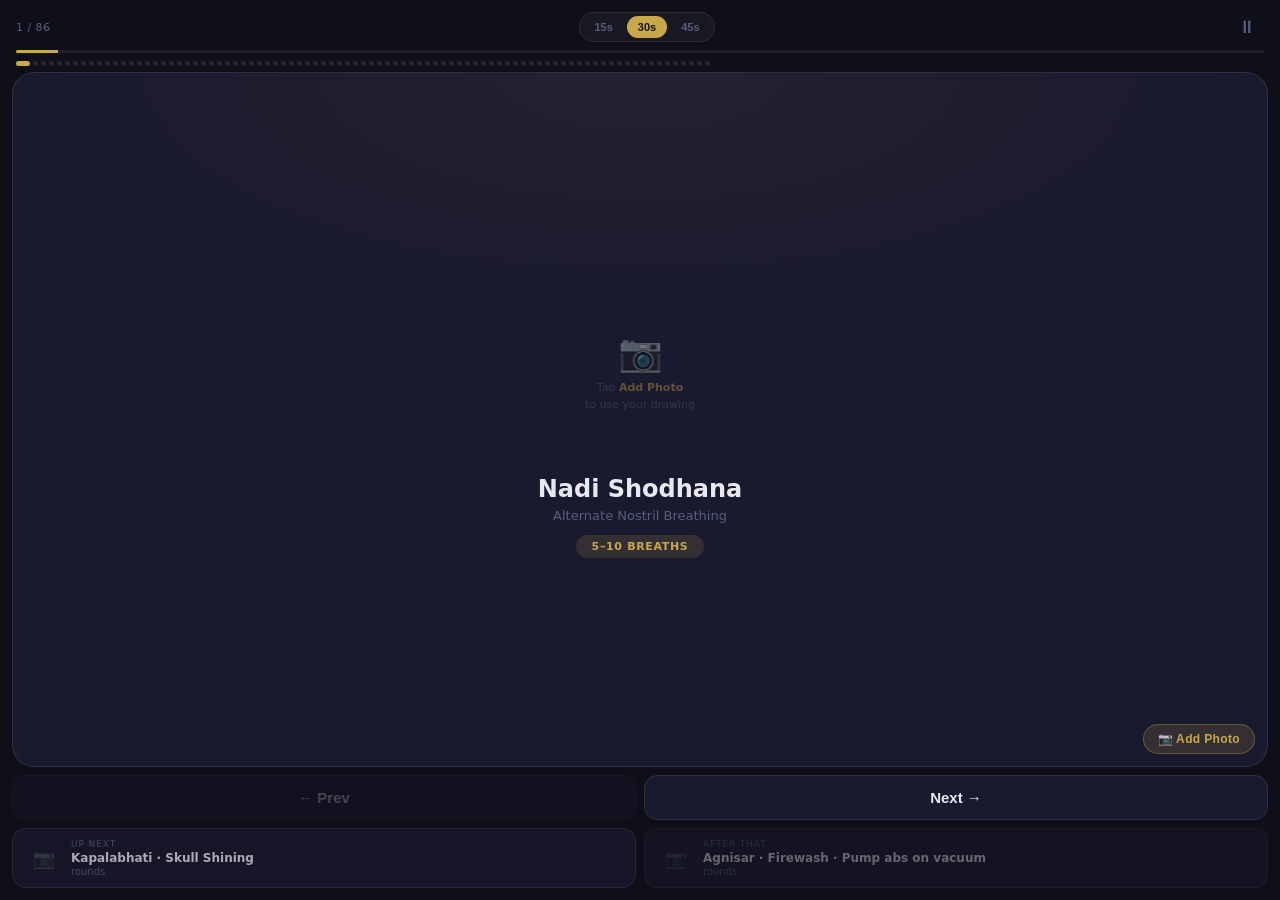
==== commit 8546d420: "Drop SVG fallbacks, remove whiteboard bg via CSS filter, improve cam btn - pose-photo class: contras" ====
--- a/yoga/index.html
+++ b/yoga/index.html
@@ -152,17 +152,35 @@
   align-items: center;
   justify-content: center;
 }
-/* On short screens (older iPhones) shrink the figure */
 @media (max-height: 620px) {
   .fig-box { width: 120px; height: 130px; }
 }
-.fig-box svg { width: 100%; height: 100%; display: block; }
-.fig-box img {
+
+/* Your whiteboard photos: drop the white background so only the red drawing shows */
+.pose-photo {
   max-width: 100%;
   max-height: 100%;
   object-fit: contain;
-  border-radius: 6px;
-}
+  filter: contrast(6) invert(1) hue-rotate(180deg) brightness(2.5);
+  mix-blend-mode: screen;
+}
+
+/* Placeholder when no photo uploaded yet */
+.no-photo {
+  display: flex;
+  flex-direction: column;
+  align-items: center;
+  justify-content: center;
+  gap: 6px;
+  color: var(--dim);
+  text-align: center;
+  width: 100%;
+  height: 100%;
+  opacity: 0.4;
+  pointer-events: none;
+}
+.no-photo-icon { font-size: 36px; }
+.no-photo-txt  { font-size: 11px; line-height: 1.5; }
 
 .now-name {
   font-size: clamp(17px, 5vw, 24px);
@@ -290,19 +308,21 @@
 /* ── CAMERA BUTTON ────────────────────── */
 .cam-btn {
   position: absolute;
-  top: 10px;
-  right: 10px;
-  background: rgba(255,255,255,0.07);
-  border: 1px solid rgba(255,255,255,0.11);
-  border-radius: 18px;
-  color: var(--dim);
-  font-size: 11px;
-  padding: 5px 10px;
+  bottom: 12px;
+  right: 12px;
+  background: rgba(201,168,76,0.15);
+  border: 1px solid rgba(201,168,76,0.35);
+  border-radius: 20px;
+  color: var(--gold);
+  font-size: 12px;
+  font-weight: 600;
+  padding: 7px 14px;
   cursor: pointer;
   z-index: 10;
   -webkit-tap-highlight-color: transparent;
-}
-.cam-btn:active { background: rgba(255,255,255,0.15); color: var(--text); }
+  letter-spacing: .03em;
+}
+.cam-btn:active { background: rgba(201,168,76,0.3); }
 </style>
 </head>
 <body>
@@ -337,7 +357,7 @@
 
 <!-- CURRENT POSE CARD  (tap or swipe to navigate) -->
 <div class="now-card" id="nowCard">
-  <button class="cam-btn" onclick="event.stopPropagation();pickImage()" ontouchend="event.stopPropagation()">📷 Replace</button>
+  <button class="cam-btn" onclick="event.stopPropagation();pickImage()" ontouchend="event.stopPropagation()">📷 Add Photo</button>
   <div class="fig-box" id="figBox"></div>
   <div class="now-name"   id="poseName"></div>
   <div class="now-sub"    id="poseSub"></div>
@@ -766,10 +786,13 @@
   if (i !== undefined) {
     var stored;
     try { stored = localStorage.getItem('pose_img_' + i); } catch(e) {}
-    if (stored) return '<img src="' + stored + '" alt="' + p.n + '" style="max-width:' + size + 'px;max-height:' + size + 'px;object-fit:contain;border-radius:6px;">';
+    if (stored) return '<img class="pose-photo" src="' + stored + '" alt="' + p.n + '" style="max-width:' + size + 'px;max-height:' + size + 'px;">';
   }
-  if (p.img) return '<img src="images/' + p.img + '" alt="' + p.n + '" style="max-width:' + size + 'px;max-height:' + size + 'px;object-fit:contain;border-radius:6px;">';
-  return FIG[CAT_FIG[p.c]] || FIG.std;
+  // No photo yet — show placeholder (large for main card, small icon for previews)
+  if (size > 60) {
+    return '<div class="no-photo"><div class="no-photo-icon">📷</div><div class="no-photo-txt">Tap <strong style="color:var(--gold)">Add Photo</strong><br>to use your drawing</div></div>';
+  }
+  return '<div style="width:' + size + 'px;height:' + size + 'px;display:flex;align-items:center;justify-content:center;font-size:18px;opacity:0.25">📷</div>';
 }
 
 function render() {
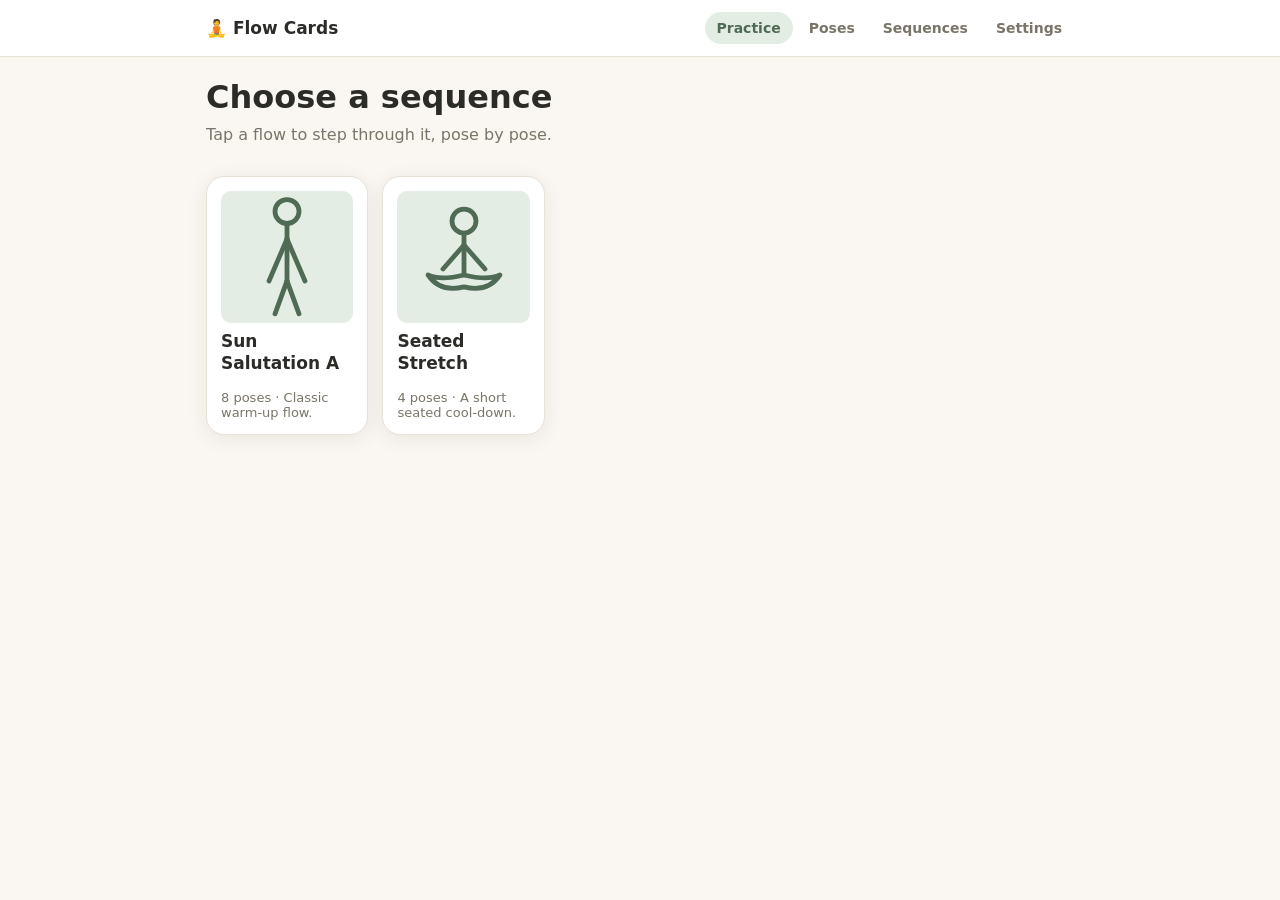
==== commit 605803d2: "Add Flow Cards: yoga sequence flashcard app A PWA for practicing yoga sequences pose-by-pose, with s" ====
--- a/yoga/index.html
+++ b/yoga/index.html
@@ -2,965 +2,60 @@
 <html lang="en">
 <head>
 <meta charset="UTF-8">
-<meta name="viewport" content="width=device-width, initial-scale=1.0, maximum-scale=1.0, user-scalable=no">
-<meta name="apple-mobile-web-app-capable" content="yes">
-<meta name="apple-mobile-web-app-status-bar-style" content="black-translucent">
-<meta name="theme-color" content="#0f0f1a">
-<title>Raja · Yoga</title>
-<style>
-*  { margin:0; padding:0; box-sizing:border-box; -webkit-tap-highlight-color:transparent; }
-
-:root {
-  --bg:   #0f0f1a;
-  --card: #1a1a2e;
-  --bdr:  rgba(255,255,255,0.09);
-  --gold: #c9a84c;
-  --gdim: rgba(201,168,76,0.15);
-  --purp: #7b68ee;
-  --teal: #4ecdc4;
-  --red:  #ff6b6b;
-  --text: #e8e8f0;
-  --dim:  #55607a;
-}
-
-html { height:100%; }
-
-body {
-  background: var(--bg);
-  color: var(--text);
-  font-family: -apple-system, BlinkMacSystemFont, 'Segoe UI', system-ui, sans-serif;
-  display: flex;
-  flex-direction: column;
-  height: 100vh;
-  overflow: hidden;
-  user-select: none;
-  -webkit-user-select: none;
-  /* iPhone notch / dynamic island safe area */
-  padding-top: env(safe-area-inset-top);
-  padding-bottom: env(safe-area-inset-bottom);
-}
-
-/* ── HEADER ─────────────────────────── */
-.hdr {
-  display: flex;
-  align-items: center;
-  justify-content: space-between;
-  padding: 10px 16px 6px;
-  flex-shrink: 0;
-  gap: 8px;
-}
-
-.pose-num {
-  font-size: 11px;
-  color: var(--dim);
-  min-width: 48px;
-  font-variant-numeric: tabular-nums;
-  letter-spacing: .04em;
-}
-
-.pills {
-  display: flex;
-  gap: 3px;
-  background: rgba(255,255,255,0.04);
-  border: 1px solid var(--bdr);
-  border-radius: 22px;
-  padding: 3px;
-}
-
-.pill {
-  background: none;
-  border: none;
-  color: var(--dim);
-  font-size: 11px;
-  font-weight: 700;
-  padding: 5px 11px;
-  border-radius: 18px;
-  cursor: pointer;
-  transition: background .15s, color .15s;
-}
-.pill.on { background: var(--gold); color: #1a1200; }
-
-.pause-btn {
-  background: none;
-  border: none;
-  color: var(--dim);
-  font-size: 18px;
-  width: 34px;
-  height: 34px;
-  display: flex;
-  align-items: center;
-  justify-content: center;
-  border-radius: 50%;
-  cursor: pointer;
-}
-.pause-btn:active { opacity: .6; }
-
-/* ── TIMER BAR ──────────────────────── */
-.bar-wrap {
-  padding: 0 16px 6px;
-  flex-shrink: 0;
-}
-.bar-track { height: 3px; background: rgba(255,255,255,0.07); border-radius: 2px; overflow: hidden; }
-.bar-fill  { height: 100%; background: var(--gold); width: 0%; transition: width 1s linear; }
-
-/* ── DOTS ───────────────────────────── */
-.dots-wrap {
-  display: flex;
-  gap: 3px;
-  padding: 2px 16px 6px;
-  overflow-x: auto;
-  scrollbar-width: none;
-  flex-shrink: 0;
-}
-.dots-wrap::-webkit-scrollbar { display: none; }
-.dot { width: 5px; height: 5px; border-radius: 50%; background: rgba(255,255,255,0.1); flex-shrink: 0; transition: all .2s; }
-.dot.done { background: rgba(201,168,76,.3); }
-.dot.cur  { background: var(--gold); width: 14px; border-radius: 3px; }
-
-/* ── CURRENT CARD ───────────────────── */
-.now-card {
-  flex: 1;
-  margin: 0 12px;
-  background: var(--card);
-  border: 1px solid var(--bdr);
-  border-radius: 22px;
-  display: flex;
-  flex-direction: column;
-  align-items: center;
-  justify-content: center;
-  padding: 14px 20px 12px;
-  min-height: 0;
-  position: relative;
-  overflow: hidden;
-  /* touch handled by JS */
-  touch-action: none;
-}
-.now-card::before {
-  content: '';
-  position: absolute;
-  inset: 0;
-  background: radial-gradient(ellipse 70% 50% at 50% 0%, rgba(201,168,76,.06) 0%, transparent 70%);
-  pointer-events: none;
-}
-
-/* Figure box — fixed pixel size so it always renders */
-.fig-box {
-  width: 160px;
-  height: 180px;
-  flex-shrink: 0;
-  display: flex;
-  align-items: center;
-  justify-content: center;
-}
-@media (max-height: 620px) {
-  .fig-box { width: 120px; height: 130px; }
-}
-
-/* Your whiteboard photos: drop the white background so only the red drawing shows */
-.pose-photo {
-  max-width: 100%;
-  max-height: 100%;
-  object-fit: contain;
-  filter: contrast(6) invert(1) hue-rotate(180deg) brightness(2.5);
-  mix-blend-mode: screen;
-}
-
-/* Placeholder when no photo uploaded yet */
-.no-photo {
-  display: flex;
-  flex-direction: column;
-  align-items: center;
-  justify-content: center;
-  gap: 6px;
-  color: var(--dim);
-  text-align: center;
-  width: 100%;
-  height: 100%;
-  opacity: 0.4;
-  pointer-events: none;
-}
-.no-photo-icon { font-size: 36px; }
-.no-photo-txt  { font-size: 11px; line-height: 1.5; }
-
-.now-name {
-  font-size: clamp(17px, 5vw, 24px);
-  font-weight: 700;
-  text-align: center;
-  margin-top: 12px;
-  line-height: 1.2;
-}
-.now-sub {
-  font-size: 13px;
-  color: var(--dim);
-  text-align: center;
-  margin-top: 4px;
-  min-height: 18px;
-  line-height: 1.4;
-}
-.now-breath {
-  margin-top: 10px;
-  background: var(--gdim);
-  color: var(--gold);
-  font-size: 11px;
-  font-weight: 700;
-  letter-spacing: .06em;
-  text-transform: uppercase;
-  padding: 5px 16px;
-  border-radius: 20px;
-}
-
-/* ── NAV BUTTONS ─────────────────────── */
-.nav-row {
-  display: flex;
-  gap: 8px;
-  padding: 8px 12px;
-  flex-shrink: 0;
-}
-.nav-btn {
-  flex: 1;
-  background: var(--card);
-  border: 1px solid var(--bdr);
-  border-radius: 14px;
-  color: var(--text);
-  font-size: 15px;
-  font-weight: 600;
-  padding: 13px 0;
-  cursor: pointer;
-  display: flex;
-  align-items: center;
-  justify-content: center;
-  gap: 6px;
-  transition: background .12s;
-  -webkit-tap-highlight-color: transparent;
-}
-.nav-btn:active { background: rgba(255,255,255,.07); }
-.nav-btn.off    { opacity: .25; pointer-events: none; }
-
-/* ── NEXT CARDS ─────────────────────── */
-.next-row {
-  display: flex;
-  gap: 8px;
-  padding: 0 12px 12px;
-  flex-shrink: 0;
-}
-.next-card {
-  flex: 1;
-  background: var(--card);
-  border: 1px solid var(--bdr);
-  border-radius: 14px;
-  padding: 10px 12px;
-  display: flex;
-  align-items: center;
-  gap: 8px;
-  min-width: 0;
-  transition: opacity .3s;
-}
-.next-card:nth-child(1) { opacity: .7;  }
-.next-card:nth-child(2) { opacity: .38; }
-
-.nfig { width: 38px; height: 38px; flex-shrink: 0; }
-.nfig svg { width: 100%; height: 100%; display: block; }
-
-.ninfo { flex: 1; min-width: 0; }
-.nlbl  { font-size: 9px; color: var(--dim); text-transform: uppercase; letter-spacing: .1em; margin-bottom: 2px; }
-.nname { font-size: 12px; font-weight: 600; white-space: nowrap; overflow: hidden; text-overflow: ellipsis; }
-.nbr   { font-size: 10px; color: var(--dim); margin-top: 1px; }
-
-/* ── CARD ANIMATIONS ─────────────────── */
-.out-l { animation: outL .18s ease forwards; }
-.in-r  { animation: inR  .18s ease forwards; }
-.out-r { animation: outR .18s ease forwards; }
-.in-l  { animation: inL  .18s ease forwards; }
-@keyframes outL { to   { transform: translateX(-50px); opacity: 0; } }
-@keyframes inR  { from { transform: translateX(50px);  opacity: 0; } }
-@keyframes outR { to   { transform: translateX(50px);  opacity: 0; } }
-@keyframes inL  { from { transform: translateX(-50px); opacity: 0; } }
-
-/* ── DONE SCREEN ──────────────────────── */
-.done-screen {
-  position: fixed;
-  inset: 0;
-  background: var(--bg);
-  display: none;
-  flex-direction: column;
-  align-items: center;
-  justify-content: center;
-  gap: 14px;
-  padding: 40px 32px;
-  z-index: 100;
-}
-.done-screen.show { display: flex; }
-.done-icon  { font-size: 64px; margin-bottom: 4px; }
-.done-title { font-size: 28px; font-weight: 700; }
-.done-sub   { font-size: 15px; color: var(--dim); text-align: center; line-height: 1.55; }
-.restart-btn {
-  margin-top: 20px;
-  background: var(--gold);
-  color: #1a1200;
-  border: none;
-  border-radius: 28px;
-  padding: 15px 36px;
-  font-size: 16px;
-  font-weight: 700;
-  cursor: pointer;
-}
-
-/* ── CAMERA BUTTON ────────────────────── */
-.cam-btn {
-  position: absolute;
-  bottom: 12px;
-  right: 12px;
-  background: rgba(201,168,76,0.15);
-  border: 1px solid rgba(201,168,76,0.35);
-  border-radius: 20px;
-  color: var(--gold);
-  font-size: 12px;
-  font-weight: 600;
-  padding: 7px 14px;
-  cursor: pointer;
-  z-index: 10;
-  -webkit-tap-highlight-color: transparent;
-  letter-spacing: .03em;
-}
-.cam-btn:active { background: rgba(201,168,76,0.3); }
-</style>
+<meta name="viewport" content="width=device-width, initial-scale=1.0">
+<meta name="theme-color" content="#6b8f71">
+<title>Flow Cards — Practice</title>
+<link rel="manifest" href="manifest.json">
+<link rel="apple-touch-icon" href="icons/apple-touch-icon.png">
+<link rel="icon" href="icons/icon-192.png">
+<link rel="stylesheet" href="css/styles.css">
 </head>
 <body>
+<header id="site-nav"></header>
 
-<!-- Shown only when JavaScript is blocked (e.g. Files app Quick Look preview) -->
-<noscript>
-  <div style="position:fixed;inset:0;background:#0f0f1a;display:flex;flex-direction:column;align-items:center;justify-content:center;gap:16px;padding:40px;z-index:999;font-family:-apple-system,sans-serif;color:#e8e8f0;text-align:center;">
-    <div style="font-size:48px">🧘</div>
-    <div style="font-size:22px;font-weight:700">Open in Safari</div>
-    <div style="font-size:15px;color:#55607a;line-height:1.6">This app needs JavaScript to run.<br>Tap the <strong style="color:#c9a84c">share button ↗</strong> below<br>and choose <strong style="color:#c9a84c">Open in Safari</strong>.</div>
-  </div>
-</noscript>
-
-<!-- HEADER -->
-<div class="hdr">
-  <span class="pose-num" id="poseNum">1 / 1</span>
-  <div class="pills">
-    <button class="pill"    data-s="15" onclick="setTimer(15)">15s</button>
-    <button class="pill on" data-s="30" onclick="setTimer(30)">30s</button>
-    <button class="pill"    data-s="45" onclick="setTimer(45)">45s</button>
-  </div>
-  <button class="pause-btn" id="pauseBtn" onclick="togglePause()">⏸</button>
-</div>
-
-<!-- TIMER PROGRESS BAR -->
-<div class="bar-wrap">
-  <div class="bar-track"><div class="bar-fill" id="barFill"></div></div>
-</div>
-
-<!-- SEQUENCE DOTS -->
-<div class="dots-wrap" id="dotsWrap"></div>
-
-<!-- CURRENT POSE CARD  (tap or swipe to navigate) -->
-<div class="now-card" id="nowCard">
-  <button class="cam-btn" onclick="event.stopPropagation();pickImage()" ontouchend="event.stopPropagation()">📷 Add Photo</button>
-  <div class="fig-box" id="figBox"></div>
-  <div class="now-name"   id="poseName"></div>
-  <div class="now-sub"    id="poseSub"></div>
-  <div class="now-breath" id="poseBreath"></div>
-</div>
-
-<!-- PREV / NEXT BUTTONS -->
-<div class="nav-row">
-  <button class="nav-btn off" id="prevBtn" onclick="goBack()">← Prev</button>
-  <button class="nav-btn"     id="nextBtn" onclick="advance()">Next →</button>
-</div>
-
-<!-- NEXT-TWO PREVIEW CARDS -->
-<div class="next-row">
-  <div class="next-card" id="nc1">
-    <div class="nfig"  id="nf1"></div>
-    <div class="ninfo">
-      <div class="nlbl">Up Next</div>
-      <div class="nname" id="nn1"></div>
-      <div class="nbr"   id="nb1"></div>
+<main class="page">
+  <div class="page-header">
+    <div>
+      <h1>Choose a sequence</h1>
+      <p>Tap a flow to step through it, pose by pose.</p>
     </div>
   </div>
-  <div class="next-card" id="nc2">
-    <div class="nfig"  id="nf2"></div>
-    <div class="ninfo">
-      <div class="nlbl">After That</div>
-      <div class="nname" id="nn2"></div>
-      <div class="nbr"   id="nb2"></div>
-    </div>
-  </div>
-</div>
 
-<!-- PRACTICE COMPLETE SCREEN -->
-<div class="done-screen" id="doneScreen">
-  <div class="done-icon">🧘</div>
-  <div class="done-title">Namaste</div>
-  <div class="done-sub">Practice complete.<br>Well done, Michelle.</div>
-  <button class="restart-btn" onclick="restart()">Practice Again</button>
-</div>
+  <div id="sequenceGrid" class="grid"></div>
+</main>
 
-<input type="file" id="imgPicker" accept="image/*" style="display:none">
+<script type="module">
+  import { renderNav, registerServiceWorker } from "./js/app.js";
+  import { loadAll, resolveSequenceSteps } from "./js/data.js";
 
-<script>
-// ─── SEQUENCE ────────────────────────────────────────────────────────────────
-const SEQ = [
-  // Pranayama
-  {n:"Nadi Shodhana",         s:"Alternate Nostril Breathing",    b:"5–10 breaths",  c:"med"},
-  {n:"Kapalabhati",           s:"Skull Shining",                  b:"rounds",        c:"med"},
-  {n:"Agnisar",               s:"Firewash · Pump abs on vacuum",  b:"rounds",        c:"med"},
-  // Bandhas
-  {n:"Moola Bhanda",          s:"Perineum / Cervix",              b:"hold",          c:"bnd"},
-  {n:"Uddiyana Bhanda",       s:"Abdominal",                      b:"hold",          c:"bnd"},
-  {n:"Jalandhara Bandha",     s:"Throat",                         b:"hold",          c:"bnd"},
-  // Breath
-  {n:"Ujjayi Breath",         s:"Establish Sun Breaths",          b:"5–10 breaths",  c:"std"},
-  // Mountain — starting position
-  {n:"Mountain",              s:"Tadasana",                       b:"5 breaths",     c:"std"},
-  {n:"Mountain Hands Up",     s:"Urdhva Hastasana",               b:"5 breaths",     c:"w1" },
-  // Sun Sal A — Round 1
-  {n:"Forward Fold",          s:"Sun Sal A",                      b:"1 breath",      c:"fld"},
-  {n:"Half Lift",             s:"Ardha Uttanasana",               b:"1 breath",      c:"hlf"},
-  {n:"Chaturanga",            s:"Sun Sal A",                      b:"1 breath",      c:"plk"},
-  {n:"Upward Dog",            s:"Sun Sal A",                      b:"4+ breaths",    c:"bck"},
-  {n:"Down Dog",              s:"Sun Sal A",                      b:"5+ breaths",    c:"ddg"},
-  // Sun Sal A — Round 2
-  {n:"Mountain Hands Up",     s:"Round 2 · Inhale",               b:"1 breath",     c:"w1" },
-  {n:"Forward Fold",          s:"Round 2",                        b:"1 breath",      c:"fld"},
-  {n:"Half Lift",             s:"Round 2",                        b:"1 breath",      c:"hlf"},
-  {n:"Chaturanga",            s:"Round 2",                        b:"1 breath",      c:"plk"},
-  {n:"Upward Dog",            s:"Round 2",                        b:"4+ breaths",    c:"bck"},
-  {n:"Down Dog",              s:"Round 2",                        b:"5+ breaths",    c:"ddg"},
-  // Sun Sal B
-  {n:"Sun Salutation B",      s:"×2 · One breath, one movement",  b:"×2",            c:"std"},
-  {n:"Chaturanga",            s:"Sun Sal B",                      b:"1 breath",      c:"plk"},
-  {n:"Warrior 1",             s:"Sun Sal B",                      b:"1 breath",      c:"w1" },
-  {n:"Warrior 1",             s:"Other Side",                     b:"1 breath",      c:"w1" },
-  // Intention
-  {n:"Dedicate Your Practice",s:"",                               b:"set intention", c:"med"},
-  // Standing sequence
-  {n:"Crow",                  s:"Bakasana",                       b:"5+ breaths",    c:"arm"},
-  {n:"Low Lunge",             s:"",                               b:"hold",          c:"lng"},
-  {n:"Lizard",                s:"",                               b:"hold",          c:"lng"},
-  {n:"Inversion",             s:"",                               b:"5+ breaths",    c:"inv"},
-  {n:"Low Lunge",             s:"Other Side",                     b:"hold",          c:"lng"},
-  {n:"Lizard",                s:"Other Side",                     b:"hold",          c:"lng"},
-  {n:"Warrior 2",             s:"",                               b:"hold",          c:"w2" },
-  {n:"Side Angle",            s:"+ Variations",                   b:"hold",          c:"w2" },
-  {n:"Half Moon",             s:"",                               b:"hold",          c:"bal"},
-  {n:"Triangle",              s:"",                               b:"hold",          c:"tri"},
-  {n:"Back Bend",             s:"Yogi Play Time",                 b:"hold",          c:"bck"},
-  {n:"Forward Fold",          s:"",                               b:"hold",          c:"fld"},
-  {n:"Warrior 2",             s:"Other Side",                     b:"hold",          c:"w2" },
-  {n:"Side Angle",            s:"+ Variations · Other Side",      b:"hold",          c:"w2" },
-  {n:"Half Moon",             s:"Other Side + Variations",        b:"hold",          c:"bal"},
-  {n:"Warrior 2",             s:"",                               b:"hold",          c:"w2" },
-  {n:"Triangle 2",            s:"",                               b:"hold",          c:"tri"},
-  {n:"Warrior 1",             s:"",                               b:"hold",          c:"w1" },
-  {n:"Down Dog",              s:"Back of Mat",                    b:"hold",          c:"ddg"},
-  {n:"Yogi Play Time",        s:"",                               b:"explore freely",c:"ply"},
-  {n:"Triangle",              s:"",                               b:"hold",          c:"tri"},
-  {n:"Back Bend",             s:"+ Variations",                   b:"hold",          c:"bck"},
-  {n:"Triangle",              s:"Other Side",                     b:"hold",          c:"tri"},
-  {n:"Lizard",                s:"",                               b:"hold",          c:"lng"},
-  {n:"Inversion",             s:"",                               b:"5+ breaths",    c:"inv"},
-  {n:"Knee Plank",            s:"",                               b:"hold",          c:"plk"},
-  {n:"Side Plank",            s:"+ Variations",                   b:"hold",          c:"plk"},
-  {n:"Front Split",           s:"+ Variations",                   b:"hold",          c:"spl"},
-  {n:"Pigeon",                s:"+ Variations",                   b:"hold",          c:"pgn"},
-  {n:"Side Plank",            s:"",                               b:"hold",          c:"plk"},
-  {n:"High Plank",            s:"",                               b:"hold",          c:"plk"},
-  {n:"Side Plank",            s:"Other Side",                     b:"hold",          c:"plk"},
-  {n:"Split",                 s:"+ Variation",                    b:"hold",          c:"spl"},
-  {n:"Pigeon",                s:"Other Side",                     b:"hold",          c:"pgn"},
-  {n:"Side Plank",            s:"",                               b:"hold",          c:"plk"},
-  {n:"Chaturanga",            s:"",                               b:"hold",          c:"plk"},
-  {n:"Yogi Play Time",        s:"",                               b:"explore freely",c:"ply"},
-  {n:"Warrior 1",             s:"",                               b:"hold",          c:"w1" },
-  {n:"Revolved Side Angle",   s:"+ Variations",                   b:"hold",          c:"twi"},
-  {n:"Side Crow",             s:"",                               b:"hold",          c:"arm"},
-  {n:"Warrior 1",             s:"",                               b:"hold",          c:"w1" },
-  {n:"Side Split",            s:"+ Variations",                   b:"hold",          c:"spl"},
-  {n:"Warrior 1",             s:"Other Side",                     b:"hold",          c:"w1" },
-  {n:"Revolved Side Angle",   s:"+ Variations · Other Side",      b:"hold",          c:"twi"},
-  {n:"Side Crow",             s:"Other Side",                     b:"hold",          c:"arm"},
-  {n:"Warrior 1",             s:"",                               b:"hold",          c:"w1" },
-  {n:"Inversion",             s:"",                               b:"hold",          c:"inv"},
-  {n:"Float Forward",         s:"",                               b:"flow",          c:"std"},
-  // Advanced
-  {n:"Compass",               s:"Parivrtta Surya Yantrasana",     b:"hold",          c:"sit"},
-  {n:"Firefly",               s:"Tittibhasana",                   b:"hold",          c:"arm"},
-  {n:"Astavakrasana",         s:"+ Other Side",                   b:"hold",          c:"arm"},
-  {n:"Dog Leg",               s:"+ Variations",                   b:"hold",          c:"pgn"},
-  // Floor
-  {n:"Bridge",                s:"",                               b:"hold",          c:"bck"},
-  {n:"Wheel",                 s:"×3",                             b:"4+ breaths ea", c:"whl"},
-  {n:"Plow",                  s:"",                               b:"hold",          c:"inv"},
-  {n:"Shoulder Stand",        s:"",                               b:"hold",          c:"inv"},
-  {n:"Fish",                  s:"",                               b:"hold",          c:"bck"},
-  {n:"Spine Twist",           s:"Both Sides",                     b:"hold each side",c:"twi"},
-  {n:"Hug Knees",             s:"",                               b:"hold",          c:"sit"},
-  {n:"Yoga Nidrasana",        s:"",                               b:"hold",          c:"sit"},
-  {n:"Savasana",              s:"Final Relaxation",               b:"5+ minutes",    c:"rst"},
-];
+  renderNav("home");
+  registerServiceWorker();
 
-// ─── SVG FIGURES ──────────────────────────────────────────────────────────────
-// Each is a complete <svg> string. viewBox coordinates are normalized ~0-100.
-// stroke colors: G=gold, P=purple, T=teal, R=red
+  async function render() {
+    const { sequences } = await loadAll();
+    const grid = document.getElementById("sequenceGrid");
 
-const G="#c9a84c", P="#7b68ee", T="#4ecdc4", R="#ff6b6b";
-
-function S(col, vb, inner) {
-  return `<svg viewBox="${vb}" fill="none" stroke="${col}" stroke-width="3" stroke-linecap="round" stroke-linejoin="round">${inner}</svg>`;
-}
-
-// Figure for each category code
-const FIG = {
-  // Seated meditation (pranayama / bandha / intention)
-  med: S(G, "0 0 100 95",
-    `<circle cx="50" cy="13" r="10"/>
-     <line x1="50" y1="23" x2="50" y2="55"/>
-     <path d="M16 65 Q33 50 50 55 Q67 50 84 65"/>
-     <line x1="16" y1="65" x2="6"  y2="82"/>
-     <line x1="84" y1="65" x2="94" y2="82"/>
-     <line x1="28" y1="36" x2="11" y2="50"/>
-     <circle cx="11" cy="54" r="4" fill="${G}" stroke="none"/>
-     <line x1="72" y1="36" x2="89" y2="50"/>
-     <circle cx="89" cy="54" r="4" fill="${G}" stroke="none"/>`),
-
-  // Bandha — like med but with dashed ellipse
-  bnd: S(P, "0 0 100 95",
-    `<circle cx="50" cy="13" r="10"/>
-     <line x1="50" y1="23" x2="50" y2="55"/>
-     <path d="M16 65 Q33 50 50 55 Q67 50 84 65"/>
-     <line x1="16" y1="65" x2="6"  y2="82"/>
-     <line x1="84" y1="65" x2="94" y2="82"/>
-     <line x1="28" y1="36" x2="11" y2="50"/>
-     <line x1="72" y1="36" x2="89" y2="50"/>
-     <ellipse cx="50" cy="40" rx="15" ry="10" stroke-dasharray="5 3" opacity="0.7"/>`),
-
-  // Standing upright (std, float)
-  std: S(G, "0 0 100 110",
-    `<circle cx="50" cy="11" r="10"/>
-     <line x1="50" y1="21" x2="50" y2="68"/>
-     <line x1="50" y1="38" x2="18" y2="28"/>
-     <line x1="50" y1="38" x2="82" y2="28"/>
-     <line x1="50" y1="68" x2="36" y2="96"/>
-     <line x1="50" y1="68" x2="64" y2="96"/>`),
-
-  // Warrior 1 — lunge with arms up
-  w1: S(G, "0 0 100 108",
-    `<circle cx="50" cy="10" r="10"/>
-     <line x1="50" y1="20" x2="50" y2="58"/>
-     <line x1="50" y1="30" x2="34" y2="16"/>
-     <line x1="50" y1="30" x2="66" y2="16"/>
-     <line x1="50" y1="58" x2="28" y2="94"/>
-     <line x1="50" y1="58" x2="74" y2="76"/>
-     <line x1="74" y1="76" x2="84" y2="94"/>`),
-
-  // Warrior 2 — wide stance, arms out
-  w2: S(G, "0 0 108 106",
-    `<circle cx="54" cy="10" r="10"/>
-     <line x1="54" y1="20" x2="54" y2="62"/>
-     <line x1="54" y1="34" x2="12" y2="34"/>
-     <line x1="54" y1="34" x2="96" y2="34"/>
-     <line x1="54" y1="62" x2="30" y2="94"/>
-     <line x1="54" y1="62" x2="76" y2="76"/>
-     <line x1="76" y1="76" x2="92" y2="94"/>`),
-
-  // Down dog — inverted V
-  ddg: S(G, "0 0 112 95",
-    `<circle cx="18" cy="24" r="10"/>
-     <line x1="18" y1="34" x2="56" y2="16"/>
-     <line x1="56" y1="16" x2="94" y2="52"/>
-     <line x1="18" y1="34" x2="10" y2="64"/>
-     <line x1="10" y1="64" x2="14" y2="84"/>
-     <line x1="94" y1="52" x2="84" y2="82"/>
-     <line x1="94" y1="52" x2="104" y2="76"/>`),
-
-  // Forward fold — standing bent at hips
-  fld: S(G, "0 0 100 105",
-    `<circle cx="50" cy="16" r="10"/>
-     <line x1="50" y1="26" x2="50" y2="52"/>
-     <path d="M28 52 Q50 46 72 52"/>
-     <line x1="36" y1="90" x2="64" y2="90"/>
-     <line x1="36" y1="52" x2="36" y2="90"/>
-     <line x1="64" y1="52" x2="64" y2="90"/>
-     <line x1="28" y1="52" x2="12" y2="66"/>
-     <line x1="72" y1="52" x2="88" y2="66"/>`),
-
-  // Backbend — bridge on hands/wheel prep
-  bck: S(G, "0 0 100 95",
-    `<line x1="20" y1="84" x2="20" y2="62"/>
-     <line x1="80" y1="84" x2="80" y2="62"/>
-     <path d="M20 62 Q50 18 80 62"/>
-     <line x1="34" y1="36" x2="16" y2="24"/>
-     <line x1="66" y1="36" x2="84" y2="24"/>
-     <circle cx="50" cy="32" r="10"/>`),
-
-  // Wheel — full backbend
-  whl: S(G, "0 0 100 86",
-    `<line x1="16" y1="78" x2="14" y2="52"/>
-     <line x1="84" y1="78" x2="86" y2="52"/>
-     <line x1="22" y1="62" x2="6"  y2="52"/>
-     <line x1="78" y1="62" x2="94" y2="52"/>
-     <path d="M14 52 Q50 8 86 52"/>
-     <circle cx="50" cy="20" r="10"/>`),
-
-  // Inversion — headstand / shoulder stand
-  inv: S(P, "0 0 100 114",
-    `<line x1="36" y1="108" x2="36" y2="78"/>
-     <line x1="64" y1="108" x2="64" y2="78"/>
-     <line x1="36" y1="78"  x2="64" y2="78"/>
-     <line x1="50" y1="78"  x2="50" y2="34"/>
-     <line x1="50" y1="54"  x2="26" y2="40"/>
-     <line x1="50" y1="54"  x2="74" y2="40"/>
-     <circle cx="50" cy="26" r="10"/>`),
-
-  // Plank / chaturanga / side plank
-  plk: S(G, "0 0 120 70",
-    `<circle cx="14" cy="26" r="10"/>
-     <line x1="23" y1="33" x2="98" y2="44"/>
-     <line x1="23" y1="33" x2="12" y2="58"/>
-     <line x1="98" y1="44" x2="88" y2="62"/>
-     <line x1="98" y1="44" x2="112" y2="40"/>`),
-
-  // Triangle
-  tri: S(G, "0 0 110 106",
-    `<circle cx="62" cy="11" r="10"/>
-     <line x1="62" y1="21" x2="56" y2="60"/>
-     <line x1="56" y1="40" x2="92" y2="26"/>
-     <line x1="56" y1="40" x2="18" y2="62"/>
-     <line x1="56" y1="60" x2="16" y2="94"/>
-     <line x1="56" y1="60" x2="94" y2="94"/>
-     <line x1="16" y1="94" x2="94" y2="94"/>`),
-
-  // Balance — tree / half moon
-  bal: S(G, "0 0 100 114",
-    `<circle cx="50" cy="10" r="10"/>
-     <line x1="50" y1="20" x2="50" y2="66"/>
-     <line x1="50" y1="34" x2="15" y2="52"/>
-     <line x1="50" y1="34" x2="85" y2="14"/>
-     <line x1="50" y1="66" x2="50" y2="100"/>
-     <line x1="50" y1="82" x2="68" y2="66"/>`),
-
-  // Low lunge / lizard
-  lng: S(G, "0 0 114 106",
-    `<circle cx="57" cy="12" r="10"/>
-     <line x1="57" y1="22" x2="57" y2="58"/>
-     <line x1="57" y1="34" x2="40" y2="20"/>
-     <line x1="57" y1="34" x2="76" y2="20"/>
-     <line x1="57" y1="58" x2="30" y2="86"/>
-     <line x1="30" y1="86" x2="14" y2="86"/>
-     <line x1="57" y1="58" x2="84" y2="56"/>
-     <line x1="84" y1="56" x2="100" y2="86"/>
-     <line x1="100" y1="86" x2="100" y2="98"/>`),
-
-  // Arm balance — crow / firefly / astavakrasana
-  arm: S(R, "0 0 100 96",
-    `<circle cx="50" cy="27" r="10"/>
-     <line x1="50" y1="37" x2="50" y2="60"/>
-     <line x1="50" y1="48" x2="24" y2="68"/>
-     <line x1="50" y1="48" x2="76" y2="68"/>
-     <line x1="24" y1="68" x2="16" y2="86"/>
-     <line x1="76" y1="68" x2="84" y2="86"/>
-     <line x1="50" y1="60" x2="34" y2="74"/>
-     <line x1="50" y1="60" x2="66" y2="74"/>
-     <line x1="34" y1="74" x2="66" y2="74"/>`),
-
-  // Split — front or side
-  spl: S(G, "0 0 120 72",
-    `<circle cx="60" cy="16" r="10"/>
-     <line x1="60" y1="26" x2="60" y2="48"/>
-     <line x1="60" y1="36" x2="42" y2="24"/>
-     <line x1="60" y1="36" x2="78" y2="24"/>
-     <line x1="60" y1="48" x2="6"  y2="64"/>
-     <line x1="60" y1="48" x2="114" y2="64"/>
-     <line x1="6"  y1="64" x2="114" y2="64"/>`),
-
-  // Pigeon / dog leg
-  pgn: S(G, "0 0 114 92",
-    `<circle cx="44" cy="17" r="10"/>
-     <line x1="44" y1="27" x2="44" y2="56"/>
-     <line x1="44" y1="40" x2="22" y2="30"/>
-     <line x1="44" y1="40" x2="64" y2="30"/>
-     <path d="M44 56 Q30 66 12 70"/>
-     <line x1="12" y1="70" x2="6"  y2="84"/>
-     <line x1="44" y1="56" x2="80" y2="66"/>
-     <line x1="80" y1="66" x2="108" y2="50"/>`),
-
-  // Twist — seated or revolved
-  twi: S(T, "0 0 100 104",
-    `<circle cx="50" cy="11" r="10"/>
-     <path d="M50 21 Q60 34 50 54"/>
-     <line x1="52" y1="30" x2="80" y2="20"/>
-     <line x1="48" y1="40" x2="18" y2="44"/>
-     <path d="M32 54 Q50 60 68 54"/>
-     <line x1="32" y1="54" x2="20" y2="78"/>
-     <line x1="68" y1="54" x2="84" y2="72"/>
-     <line x1="20" y1="78" x2="84" y2="72"/>`),
-
-  // Seated (compass, hug knees, yoga nidrasana)
-  sit: S(G, "0 0 100 92",
-    `<circle cx="50" cy="12" r="10"/>
-     <line x1="50" y1="22" x2="50" y2="60"/>
-     <line x1="50" y1="36" x2="26" y2="26"/>
-     <line x1="50" y1="36" x2="74" y2="26"/>
-     <path d="M50 60 Q34 68 16 72"/>
-     <path d="M50 60 Q66 68 84 72"/>
-     <line x1="16" y1="72" x2="14" y2="84"/>
-     <line x1="84" y1="72" x2="86" y2="84"/>`),
-
-  // Yogi play time — fun free pose
-  ply: S(R, "0 0 100 104",
-    `<circle cx="50" cy="11" r="10"/>
-     <line x1="50" y1="21" x2="50" y2="60"/>
-     <line x1="50" y1="36" x2="22" y2="22"/>
-     <line x1="50" y1="36" x2="78" y2="22"/>
-     <line x1="50" y1="60" x2="36" y2="86"/>
-     <line x1="50" y1="60" x2="64" y2="86"/>
-     <path d="M26 50 Q50 34 74 50" stroke-dasharray="4 3"/>
-     <circle cx="50" cy="50" r="6" fill="${R}" stroke="none" opacity="0.7"/>`),
-
-  // Savasana — lying flat
-  rst: S(G, "0 0 120 54",
-    `<line x1="4"   y1="46" x2="116" y2="46"/>
-     <line x1="4"   y1="40" x2="4"   y2="46"/>
-     <line x1="68"  y1="34" x2="4"   y2="40"/>
-     <circle cx="74" cy="26" r="10"/>
-     <line x1="68"  y1="34" x2="116" y2="40"/>
-     <line x1="116" y1="40" x2="116" y2="46"/>
-     <line x1="74"  y1="36" x2="70"  y2="46"/>
-     <line x1="68"  y1="34" x2="54"  y2="44"/>`),
-
-  // Half lift — flat back at 90°
-  hlf: S(G, "0 0 100 100",
-    `<circle cx="82" cy="18" r="10"/>
-     <line x1="74" y1="26" x2="18" y2="26"/>
-     <line x1="18" y1="26" x2="10" y2="88"/>
-     <line x1="18" y1="26" x2="30" y2="88"/>
-     <line x1="50" y1="26" x2="48" y2="54"/>
-     <line x1="65" y1="26" x2="63" y2="54"/>`),
-};
-
-// Which figure key to use for each category code
-const CAT_FIG = {
-  med:"med", bnd:"bnd", std:"std", w1:"w1", w2:"w2",
-  ddg:"ddg", fld:"fld", bck:"bck", whl:"whl", inv:"inv",
-  plk:"plk", tri:"tri", bal:"bal", lng:"lng", arm:"arm",
-  spl:"spl", pgn:"pgn", twi:"twi", sit:"sit", ply:"ply", rst:"rst",
-  hlf:"hlf",
-};
-
-// ─── STATE ───────────────────────────────────────────────────────────────────
-let idx     = 0;
-let timerS  = 30;
-let elapsed = 0;
-let paused  = false;
-let ticker  = null;
-
-// ─── INIT ────────────────────────────────────────────────────────────────────
-function init() {
-  buildDots();
-  render();
-  startTicker();
-  setupGestures();
-}
-
-// ─── DOTS ────────────────────────────────────────────────────────────────────
-function buildDots() {
-  document.getElementById("dotsWrap").innerHTML =
-    SEQ.map((_, i) => `<div class="dot" id="dot${i}"></div>`).join("");
-}
-
-function syncDots() {
-  SEQ.forEach((_, i) => {
-    const d = document.getElementById(`dot${i}`);
-    if (!d) return;
-    d.className = "dot" + (i < idx ? " done" : i === idx ? " cur" : "");
-  });
-  const cur = document.getElementById(`dot${idx}`);
-  if (cur) cur.scrollIntoView({behavior:"smooth", block:"nearest", inline:"center"});
-}
-
-// ─── RENDER ──────────────────────────────────────────────────────────────────
-function figHTML(p, size, i) {
-  if (i !== undefined) {
-    var stored;
-    try { stored = localStorage.getItem('pose_img_' + i); } catch(e) {}
-    if (stored) return '<img class="pose-photo" src="' + stored + '" alt="' + p.n + '" style="max-width:' + size + 'px;max-height:' + size + 'px;">';
-  }
-  // No photo yet — show placeholder (large for main card, small icon for previews)
-  if (size > 60) {
-    return '<div class="no-photo"><div class="no-photo-icon">📷</div><div class="no-photo-txt">Tap <strong style="color:var(--gold)">Add Photo</strong><br>to use your drawing</div></div>';
-  }
-  return '<div style="width:' + size + 'px;height:' + size + 'px;display:flex;align-items:center;justify-content:center;font-size:18px;opacity:0.25">📷</div>';
-}
-
-function render() {
-  const p = SEQ[idx];
-
-  document.getElementById("poseNum").textContent   = `${idx + 1} / ${SEQ.length}`;
-  document.getElementById("figBox").innerHTML       = figHTML(p, 160, idx);
-  document.getElementById("poseName").textContent  = p.n;
-  document.getElementById("poseSub").textContent   = p.s;
-  document.getElementById("poseBreath").textContent = p.b;
-
-  // Prev/Next button state
-  document.getElementById("prevBtn").classList.toggle("off", idx === 0);
-  document.getElementById("nextBtn").classList.toggle("off", idx === SEQ.length - 1);
-
-  renderNext(1, idx + 1);
-  renderNext(2, idx + 2);
-  syncDots();
-  resetBar();
-}
-
-function renderNext(slot, i) {
-  const card = document.getElementById(`nc${slot}`);
-  if (i >= SEQ.length) {
-    card.style.opacity = "0.15";
-    document.getElementById(`nn${slot}`).textContent = slot === 1 ? "End of sequence" : "—";
-    document.getElementById(`nb${slot}`).textContent = "";
-    document.getElementById(`nf${slot}`).innerHTML   = "";
-    return;
-  }
-  card.style.opacity = slot === 1 ? "0.72" : "0.40";
-  const p = SEQ[i];
-  document.getElementById(`nf${slot}`).innerHTML   = figHTML(p, 38, i);
-  document.getElementById(`nn${slot}`).textContent = p.s ? `${p.n} · ${p.s}` : p.n;
-  document.getElementById(`nb${slot}`).textContent = p.b;
-}
-
-// ─── NAVIGATION ──────────────────────────────────────────────────────────────
-function advance() {
-  if (idx >= SEQ.length - 1) { showDone(); return; }
-  animCard("out-l", "in-r", () => { idx++; render(); });
-}
-
-function goBack() {
-  if (idx <= 0) return;
-  animCard("out-r", "in-l", () => { idx--; render(); });
-}
-
-function animCard(outCls, inCls, cb) {
-  const el = document.getElementById("nowCard");
-  el.classList.add(outCls);
-  setTimeout(() => {
-    el.classList.remove(outCls);
-    cb();
-    el.classList.add(inCls);
-    setTimeout(() => el.classList.remove(inCls), 250);
-  }, 170);
-}
-
-// ─── TIMER ───────────────────────────────────────────────────────────────────
-function startTicker() {
-  clearInterval(ticker);
-  ticker = setInterval(() => {
-    if (paused) return;
-    elapsed++;
-    document.getElementById("barFill").style.width = `${(elapsed / timerS) * 100}%`;
-    if (elapsed >= timerS) { elapsed = 0; advance(); }
-  }, 1000);
-}
-
-function resetBar() {
-  elapsed = 0;
-  document.getElementById("barFill").style.width = "0%";
-}
-
-function setTimer(s) {
-  timerS = s;
-  elapsed = 0;
-  document.querySelectorAll(".pill").forEach(b =>
-    b.classList.toggle("on", parseInt(b.dataset.s) === s));
-  document.getElementById("barFill").style.width = "0%";
-}
-
-function togglePause() {
-  paused = !paused;
-  document.getElementById("pauseBtn").textContent = paused ? "▶" : "⏸";
-}
-
-// ─── GESTURES (swipe on main card) ───────────────────────────────────────────
-function setupGestures() {
-  const card = document.getElementById("nowCard");
-  let startX = 0, startY = 0, wasTouched = false, swipeHandled = false;
-
-  card.addEventListener("touchstart", e => {
-    startX       = e.touches[0].clientX;
-    startY       = e.touches[0].clientY;
-    wasTouched   = true;
-    swipeHandled = false;
-  }, {passive: true});
-
-  card.addEventListener("touchend", e => {
-    const dx = e.changedTouches[0].clientX - startX;
-    const dy = e.changedTouches[0].clientY - startY;
-    // Swipe left → next, swipe right → back
-    if (dx < -50 && Math.abs(dy) < 80) { swipeHandled = true; advance(); return; }
-    if (dx >  50 && Math.abs(dy) < 80) { swipeHandled = true; goBack();  return; }
-    // Tap: let the subsequent click event handle it (avoids double-fire)
-  }, {passive: true});
-
-  // Handles both mobile tap (click fires ~300ms after touchend) and desktop click
-  card.addEventListener("click", () => {
-    if (wasTouched) {
-      wasTouched = false;
-      if (!swipeHandled) advance(); // tap — advance; skip if swipe already did it
+    if (sequences.length === 0) {
+      grid.innerHTML = `<div class="empty-state">No sequences yet. Head to <a href="builder.html">Sequences</a> to build your first one.</div>`;
       return;
     }
-    advance(); // desktop mouse click
-  });
-}
 
-// ─── PHOTO PICKER ────────────────────────────────────────────────────────────
-function pickImage() {
-  var inp = document.getElementById('imgPicker');
-  inp.onchange = function() {
-    if (!inp.files || !inp.files[0]) return;
-    var reader = new FileReader();
-    reader.onload = function(e) {
-      resizeImage(e.target.result, 400, 400, function(dataUrl) {
-        try { localStorage.setItem('pose_img_' + idx, dataUrl); } catch(e) {}
-        render();
-      });
-    };
-    reader.readAsDataURL(inp.files[0]);
-    inp.value = '';
-  };
-  inp.click();
-}
+    grid.innerHTML = sequences
+      .map((seq) => {
+        const steps = resolveSequenceSteps(seq);
+        const cover = steps.find((s) => s.image)?.image;
+        return `
+          <a class="sequence-card" href="play.html?seq=${encodeURIComponent(seq.id)}">
+            ${cover ? `<img src="${cover}" alt="" class="pose-thumb">` : ""}
+            <h3>${seq.name}</h3>
+            <div class="meta">${steps.length} pose${steps.length === 1 ? "" : "s"}${seq.description ? " · " + seq.description : ""}</div>
+          </a>
+        `;
+      })
+      .join("");
+  }
 
-function resizeImage(dataUrl, maxW, maxH, cb) {
-  var img = new Image();
-  img.onload = function() {
-    var w = img.width, h = img.height;
-    var scale = Math.min(maxW / w, maxH / h, 1);
-    var canvas = document.createElement('canvas');
-    canvas.width  = Math.round(w * scale);
-    canvas.height = Math.round(h * scale);
-    canvas.getContext('2d').drawImage(img, 0, 0, canvas.width, canvas.height);
-    cb(canvas.toDataURL('image/jpeg', 0.78));
-  };
-  img.src = dataUrl;
-}
-
-// ─── DONE ────────────────────────────────────────────────────────────────────
-function showDone() {
-  clearInterval(ticker);
-  document.getElementById("doneScreen").classList.add("show");
-}
-
-function restart() {
-  idx = 0; elapsed = 0; paused = false;
-  document.getElementById("pauseBtn").textContent = "⏸";
-  document.getElementById("doneScreen").classList.remove("show");
   render();
-  startTicker();
-}
-
-// ─── START ───────────────────────────────────────────────────────────────────
-init();
 </script>
 </body>
 </html>
--- a/yoga/css/styles.css
+++ b/yoga/css/styles.css
@@ -0,0 +1,677 @@
+/* Flow Cards — shared styles for the yoga sequence flashcard app. */
+
+:root {
+  --bg: #faf7f2;
+  --card: #ffffff;
+  --text: #2b2b28;
+  --muted: #7a7568;
+  --accent: #6b8f71;
+  --accent-dark: #4f6b53;
+  --accent-light: #e4ede4;
+  --danger: #c1503f;
+  --danger-light: #f7e6e2;
+  --border: #e7e1d6;
+  --shadow: 0 4px 20px rgba(43, 43, 40, 0.08);
+  --radius: 18px;
+  --radius-sm: 10px;
+}
+
+* {
+  box-sizing: border-box;
+}
+
+html,
+body {
+  margin: 0;
+  padding: 0;
+  height: 100%;
+}
+
+body {
+  background: var(--bg);
+  color: var(--text);
+  font-family: -apple-system, BlinkMacSystemFont, "Segoe UI", system-ui, sans-serif;
+  -webkit-tap-highlight-color: transparent;
+  padding-bottom: env(safe-area-inset-bottom);
+}
+
+a {
+  color: inherit;
+}
+
+h1, h2, h3 {
+  margin: 0 0 8px;
+  line-height: 1.25;
+}
+
+p {
+  margin: 0 0 12px;
+  color: var(--muted);
+}
+
+/* ---- Nav ---- */
+#site-nav {
+  background: var(--card);
+  border-bottom: 1px solid var(--border);
+  position: sticky;
+  top: 0;
+  z-index: 20;
+}
+
+.nav-inner {
+  max-width: 900px;
+  margin: 0 auto;
+  display: flex;
+  align-items: center;
+  justify-content: space-between;
+  padding: 12px 16px;
+  gap: 12px;
+  flex-wrap: wrap;
+}
+
+.nav-brand {
+  font-weight: 700;
+  font-size: 17px;
+}
+
+.nav-links {
+  display: flex;
+  gap: 4px;
+  flex-wrap: wrap;
+}
+
+.nav-links a {
+  text-decoration: none;
+  color: var(--muted);
+  font-size: 14px;
+  font-weight: 600;
+  padding: 8px 12px;
+  border-radius: 20px;
+}
+
+.nav-links a.active {
+  background: var(--accent-light);
+  color: var(--accent-dark);
+}
+
+/* ---- Layout ---- */
+.page {
+  max-width: 900px;
+  margin: 0 auto;
+  padding: 20px 16px 60px;
+}
+
+.page-header {
+  display: flex;
+  align-items: center;
+  justify-content: space-between;
+  gap: 12px;
+  margin-bottom: 20px;
+  flex-wrap: wrap;
+}
+
+/* ---- Buttons ---- */
+button, .btn {
+  font-family: inherit;
+  font-size: 15px;
+  font-weight: 600;
+  border-radius: 999px;
+  border: 1px solid transparent;
+  padding: 11px 20px;
+  cursor: pointer;
+  background: var(--card);
+  color: var(--text);
+  border-color: var(--border);
+  display: inline-flex;
+  align-items: center;
+  justify-content: center;
+  gap: 6px;
+}
+
+button:active {
+  transform: scale(0.98);
+}
+
+.btn-primary {
+  background: var(--accent);
+  color: #fff;
+  border-color: var(--accent);
+}
+
+.btn-primary:hover {
+  background: var(--accent-dark);
+}
+
+.btn-danger {
+  background: var(--danger-light);
+  color: var(--danger);
+  border-color: var(--danger-light);
+}
+
+.btn-icon {
+  padding: 8px 12px;
+  border-radius: 12px;
+}
+
+.btn-block {
+  width: 100%;
+}
+
+button:disabled {
+  opacity: 0.5;
+  cursor: not-allowed;
+}
+
+/* ---- Cards / grids ---- */
+.card {
+  background: var(--card);
+  border: 1px solid var(--border);
+  border-radius: var(--radius);
+  box-shadow: var(--shadow);
+  padding: 18px;
+}
+
+.grid {
+  display: grid;
+  grid-template-columns: repeat(auto-fill, minmax(160px, 1fr));
+  gap: 14px;
+}
+
+.sequence-card, .pose-card {
+  background: var(--card);
+  border: 1px solid var(--border);
+  border-radius: var(--radius);
+  padding: 14px;
+  text-align: left;
+  display: flex;
+  flex-direction: column;
+  gap: 8px;
+  cursor: pointer;
+  text-decoration: none;
+  color: inherit;
+  box-shadow: var(--shadow);
+}
+
+.pose-card img, .pose-thumb {
+  width: 100%;
+  aspect-ratio: 1 / 1;
+  object-fit: contain;
+  background: var(--accent-light);
+  border-radius: var(--radius-sm);
+}
+
+.sequence-card h3 {
+  font-size: 17px;
+}
+
+.sequence-card .meta, .pose-card .meta {
+  font-size: 13px;
+  color: var(--muted);
+}
+
+.empty-state {
+  text-align: center;
+  padding: 40px 20px;
+  color: var(--muted);
+}
+
+/* ---- Forms ---- */
+label {
+  display: block;
+  font-size: 13px;
+  font-weight: 700;
+  color: var(--muted);
+  margin: 14px 0 6px;
+}
+
+label:first-child {
+  margin-top: 0;
+}
+
+input[type="text"],
+input[type="number"],
+input[type="password"],
+textarea,
+select {
+  width: 100%;
+  font-family: inherit;
+  font-size: 15px;
+  padding: 11px 13px;
+  border: 1px solid var(--border);
+  border-radius: var(--radius-sm);
+  background: #fff;
+  color: var(--text);
+}
+
+textarea {
+  resize: vertical;
+  min-height: 70px;
+}
+
+.field-hint {
+  font-size: 12px;
+  color: var(--muted);
+  margin-top: 4px;
+}
+
+.checkbox-row {
+  display: flex;
+  align-items: center;
+  gap: 8px;
+  margin: 10px 0;
+}
+
+.checkbox-row input {
+  width: auto;
+}
+
+.duration-pills {
+  display: flex;
+  gap: 8px;
+  flex-wrap: wrap;
+}
+
+.duration-pills button {
+  border-radius: 999px;
+  padding: 8px 16px;
+}
+
+.duration-pills button.on {
+  background: var(--accent);
+  color: #fff;
+  border-color: var(--accent);
+}
+
+/* ---- Modal ---- */
+.modal-backdrop {
+  position: fixed;
+  inset: 0;
+  background: rgba(43, 43, 40, 0.5);
+  display: flex;
+  align-items: flex-end;
+  justify-content: center;
+  z-index: 100;
+}
+
+@media (min-width: 640px) {
+  .modal-backdrop {
+    align-items: center;
+  }
+}
+
+.modal {
+  background: var(--card);
+  width: 100%;
+  max-width: 560px;
+  max-height: 92vh;
+  overflow-y: auto;
+  border-radius: 22px 22px 0 0;
+  padding: 22px;
+}
+
+@media (min-width: 640px) {
+  .modal {
+    border-radius: 22px;
+  }
+}
+
+.modal-header {
+  display: flex;
+  align-items: center;
+  justify-content: space-between;
+  margin-bottom: 8px;
+}
+
+.modal-actions {
+  display: flex;
+  gap: 10px;
+  margin-top: 18px;
+  justify-content: flex-end;
+  flex-wrap: wrap;
+}
+
+/* ---- Toast ---- */
+.toast {
+  position: fixed;
+  left: 50%;
+  bottom: 24px;
+  transform: translateX(-50%) translateY(20px);
+  background: var(--text);
+  color: #fff;
+  padding: 12px 20px;
+  border-radius: 999px;
+  font-size: 14px;
+  max-width: 90vw;
+  opacity: 0;
+  pointer-events: none;
+  transition: opacity 0.2s, transform 0.2s;
+  z-index: 200;
+  box-shadow: var(--shadow);
+}
+
+.toast.show {
+  opacity: 1;
+  transform: translateX(-50%) translateY(0);
+}
+
+.toast[data-tone="error"] {
+  background: var(--danger);
+}
+
+/* ---- Play mode ---- */
+.play-shell {
+  max-width: 480px;
+  margin: 0 auto;
+  height: calc(100vh - 62px);
+  display: flex;
+  flex-direction: column;
+  padding: 0 14px 14px;
+}
+
+.play-topbar {
+  display: flex;
+  align-items: center;
+  justify-content: space-between;
+  padding: 10px 2px 6px;
+  flex-shrink: 0;
+}
+
+.progress-badge {
+  font-size: 12px;
+  color: var(--muted);
+  font-variant-numeric: tabular-nums;
+}
+
+.timer-pills {
+  display: flex;
+  gap: 4px;
+  background: var(--accent-light);
+  border-radius: 20px;
+  padding: 3px;
+}
+
+.timer-pills button {
+  border: none;
+  background: none;
+  color: var(--accent-dark);
+  font-size: 11px;
+  padding: 5px 10px;
+  border-radius: 16px;
+}
+
+.timer-pills button.on {
+  background: var(--accent);
+  color: #fff;
+}
+
+.bar-track {
+  height: 4px;
+  background: var(--border);
+  border-radius: 2px;
+  overflow: hidden;
+  flex-shrink: 0;
+  margin: 4px 2px 10px;
+}
+
+.bar-fill {
+  height: 100%;
+  background: var(--accent);
+  width: 0%;
+  transform-origin: left;
+}
+
+.pose-card-main {
+  flex: 1;
+  background: var(--card);
+  border: 1px solid var(--border);
+  border-radius: 24px;
+  box-shadow: var(--shadow);
+  display: flex;
+  flex-direction: column;
+  align-items: center;
+  justify-content: center;
+  padding: 20px;
+  min-height: 0;
+  position: relative;
+  touch-action: pan-y;
+  user-select: none;
+}
+
+.pose-card-main img {
+  max-width: 100%;
+  max-height: 55%;
+  object-fit: contain;
+  flex-shrink: 1;
+}
+
+.pose-card-main .pose-name {
+  font-size: clamp(20px, 5vw, 28px);
+  font-weight: 700;
+  text-align: center;
+  margin-top: 14px;
+}
+
+.pose-card-main .pose-sanskrit {
+  font-size: 14px;
+  color: var(--muted);
+  margin-top: 2px;
+}
+
+.pose-card-main .pose-cue {
+  font-size: 15px;
+  text-align: center;
+  color: var(--text);
+  margin-top: 12px;
+  max-width: 34ch;
+}
+
+.pause-hint {
+  position: absolute;
+  top: 12px;
+  right: 14px;
+  font-size: 20px;
+  opacity: 0.5;
+}
+
+.nav-row {
+  display: flex;
+  gap: 8px;
+  padding: 10px 2px 4px;
+  flex-shrink: 0;
+}
+
+.nav-row button {
+  flex: 1;
+}
+
+.upnext-strip {
+  display: flex;
+  align-items: center;
+  gap: 10px;
+  padding: 10px 4px 2px;
+  color: var(--muted);
+  font-size: 13px;
+  flex-shrink: 0;
+}
+
+.upnext-strip img {
+  width: 34px;
+  height: 34px;
+  object-fit: contain;
+  background: var(--accent-light);
+  border-radius: 8px;
+}
+
+.done-screen {
+  position: fixed;
+  inset: 0;
+  background: var(--bg);
+  display: none;
+  flex-direction: column;
+  align-items: center;
+  justify-content: center;
+  gap: 12px;
+  padding: 40px;
+  text-align: center;
+  z-index: 50;
+}
+
+.done-screen.show {
+  display: flex;
+}
+
+.done-screen .emoji {
+  font-size: 56px;
+}
+
+/* ---- Sequence builder step list ---- */
+.step-list {
+  display: flex;
+  flex-direction: column;
+  gap: 10px;
+}
+
+.step-row {
+  display: flex;
+  align-items: center;
+  gap: 10px;
+  background: var(--card);
+  border: 1px solid var(--border);
+  border-radius: var(--radius-sm);
+  padding: 10px;
+}
+
+.step-row img {
+  width: 44px;
+  height: 44px;
+  object-fit: contain;
+  background: var(--accent-light);
+  border-radius: 8px;
+  flex-shrink: 0;
+}
+
+.step-row .step-info {
+  flex: 1;
+  min-width: 0;
+}
+
+.step-row .step-info .name {
+  font-weight: 600;
+  font-size: 14px;
+}
+
+.step-row .step-info .meta {
+  font-size: 12px;
+  color: var(--muted);
+}
+
+.step-row .step-actions {
+  display: flex;
+  gap: 4px;
+}
+
+.step-row .step-actions button {
+  padding: 6px 9px;
+  font-size: 13px;
+}
+
+.insert-row {
+  display: flex;
+  justify-content: center;
+  padding: 2px 0;
+}
+
+.insert-row button {
+  font-size: 12px;
+  padding: 4px 12px;
+  color: var(--muted);
+}
+
+.override-panel {
+  background: var(--accent-light);
+  border-radius: var(--radius-sm);
+  padding: 12px;
+  margin-top: 8px;
+}
+
+/* ---- Image crop tool ---- */
+.crop-canvas-wrap {
+  position: relative;
+  width: 100%;
+  max-width: 320px;
+  aspect-ratio: 1/1;
+  margin: 0 auto;
+  background: #111;
+  border-radius: var(--radius-sm);
+  overflow: hidden;
+  touch-action: none;
+}
+
+.crop-canvas-wrap canvas {
+  width: 100%;
+  height: 100%;
+  display: block;
+}
+
+.crop-controls {
+  display: flex;
+  flex-direction: column;
+  gap: 10px;
+  margin-top: 14px;
+}
+
+.crop-controls .row {
+  display: flex;
+  align-items: center;
+  gap: 10px;
+}
+
+.crop-controls input[type="range"] {
+  flex: 1;
+}
+
+/* ---- Misc ---- */
+.tag {
+  display: inline-block;
+  font-size: 11px;
+  background: var(--accent-light);
+  color: var(--accent-dark);
+  padding: 3px 9px;
+  border-radius: 999px;
+  margin-right: 4px;
+}
+
+.search-input {
+  margin-bottom: 16px;
+}
+
+.section-title {
+  font-size: 13px;
+  font-weight: 700;
+  text-transform: uppercase;
+  letter-spacing: 0.04em;
+  color: var(--muted);
+  margin: 24px 0 10px;
+}
+
+.section-title:first-child {
+  margin-top: 0;
+}
+
+.warning-box {
+  background: var(--danger-light);
+  color: var(--danger);
+  border-radius: var(--radius-sm);
+  padding: 12px 14px;
+  font-size: 13px;
+  margin-bottom: 16px;
+}
+
+.info-box {
+  background: var(--accent-light);
+  color: var(--accent-dark);
+  border-radius: var(--radius-sm);
+  padding: 12px 14px;
+  font-size: 13px;
+  margin-bottom: 16px;
+}
